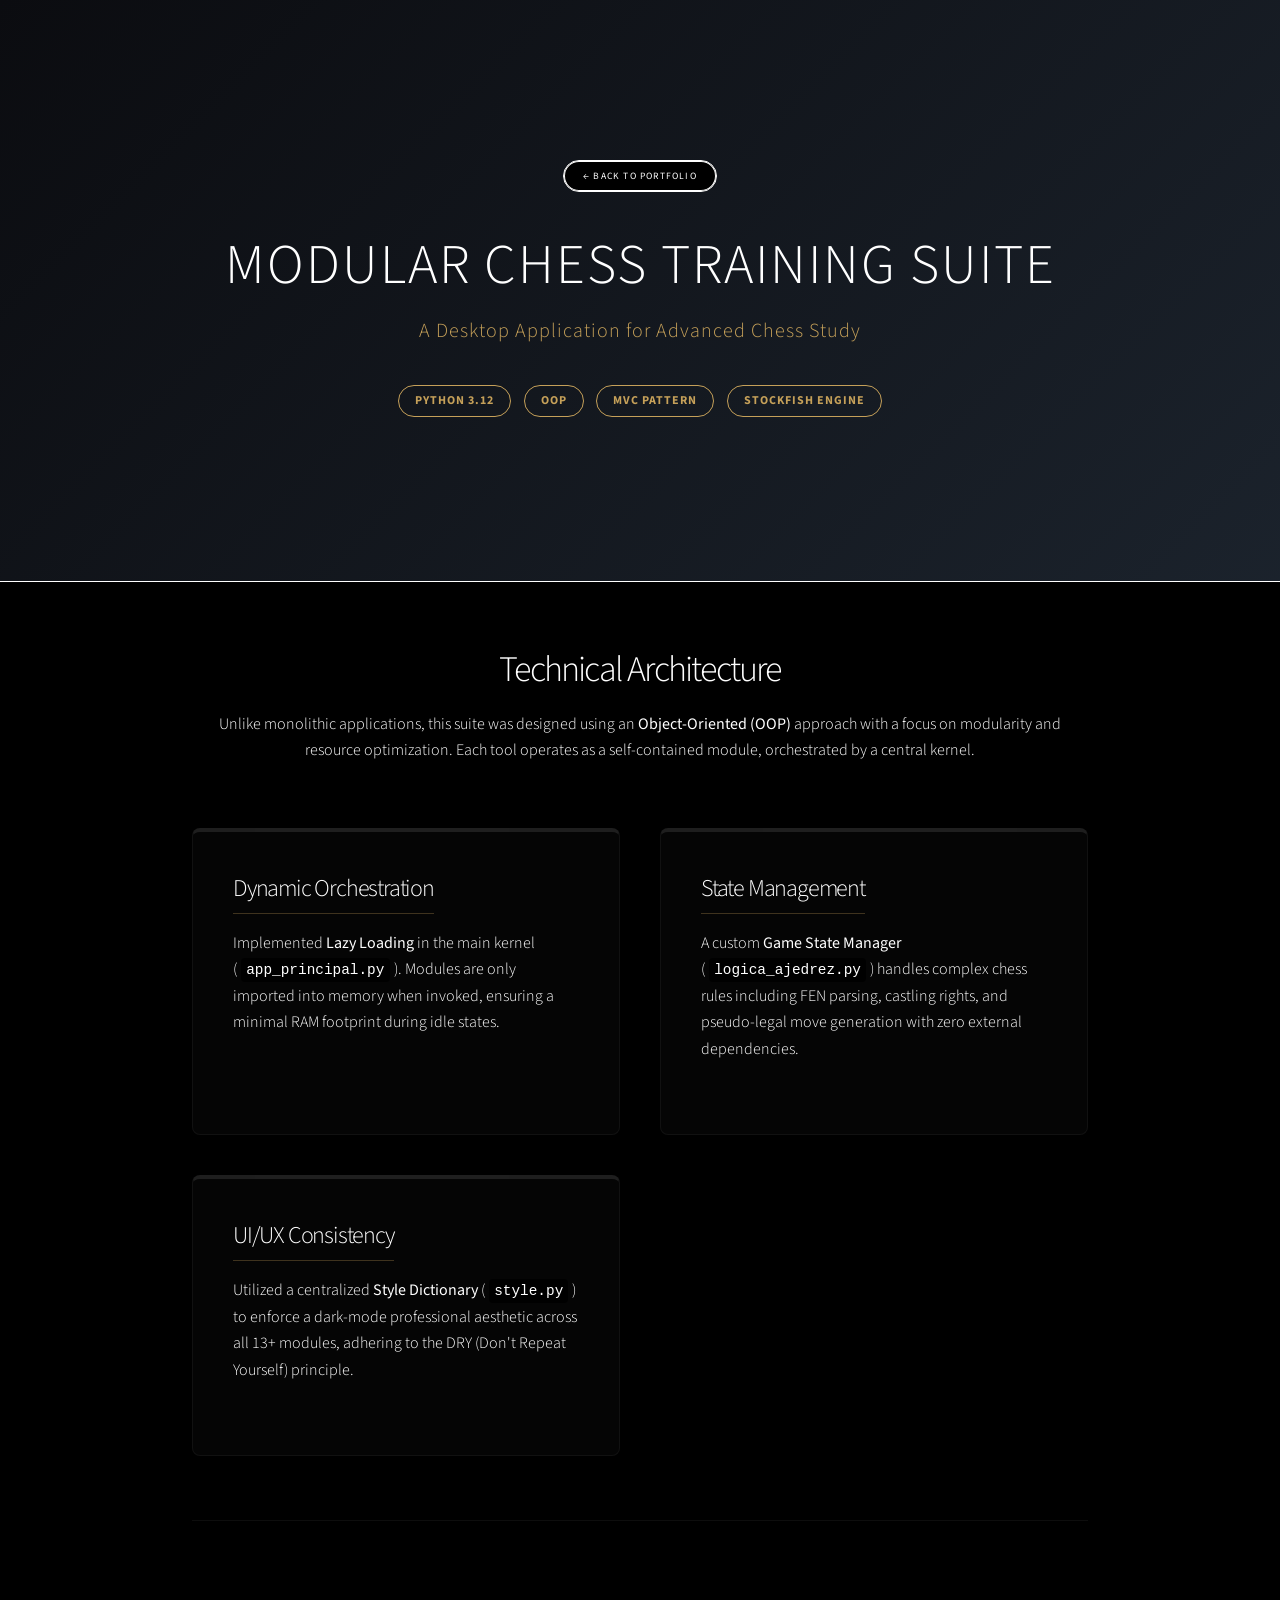
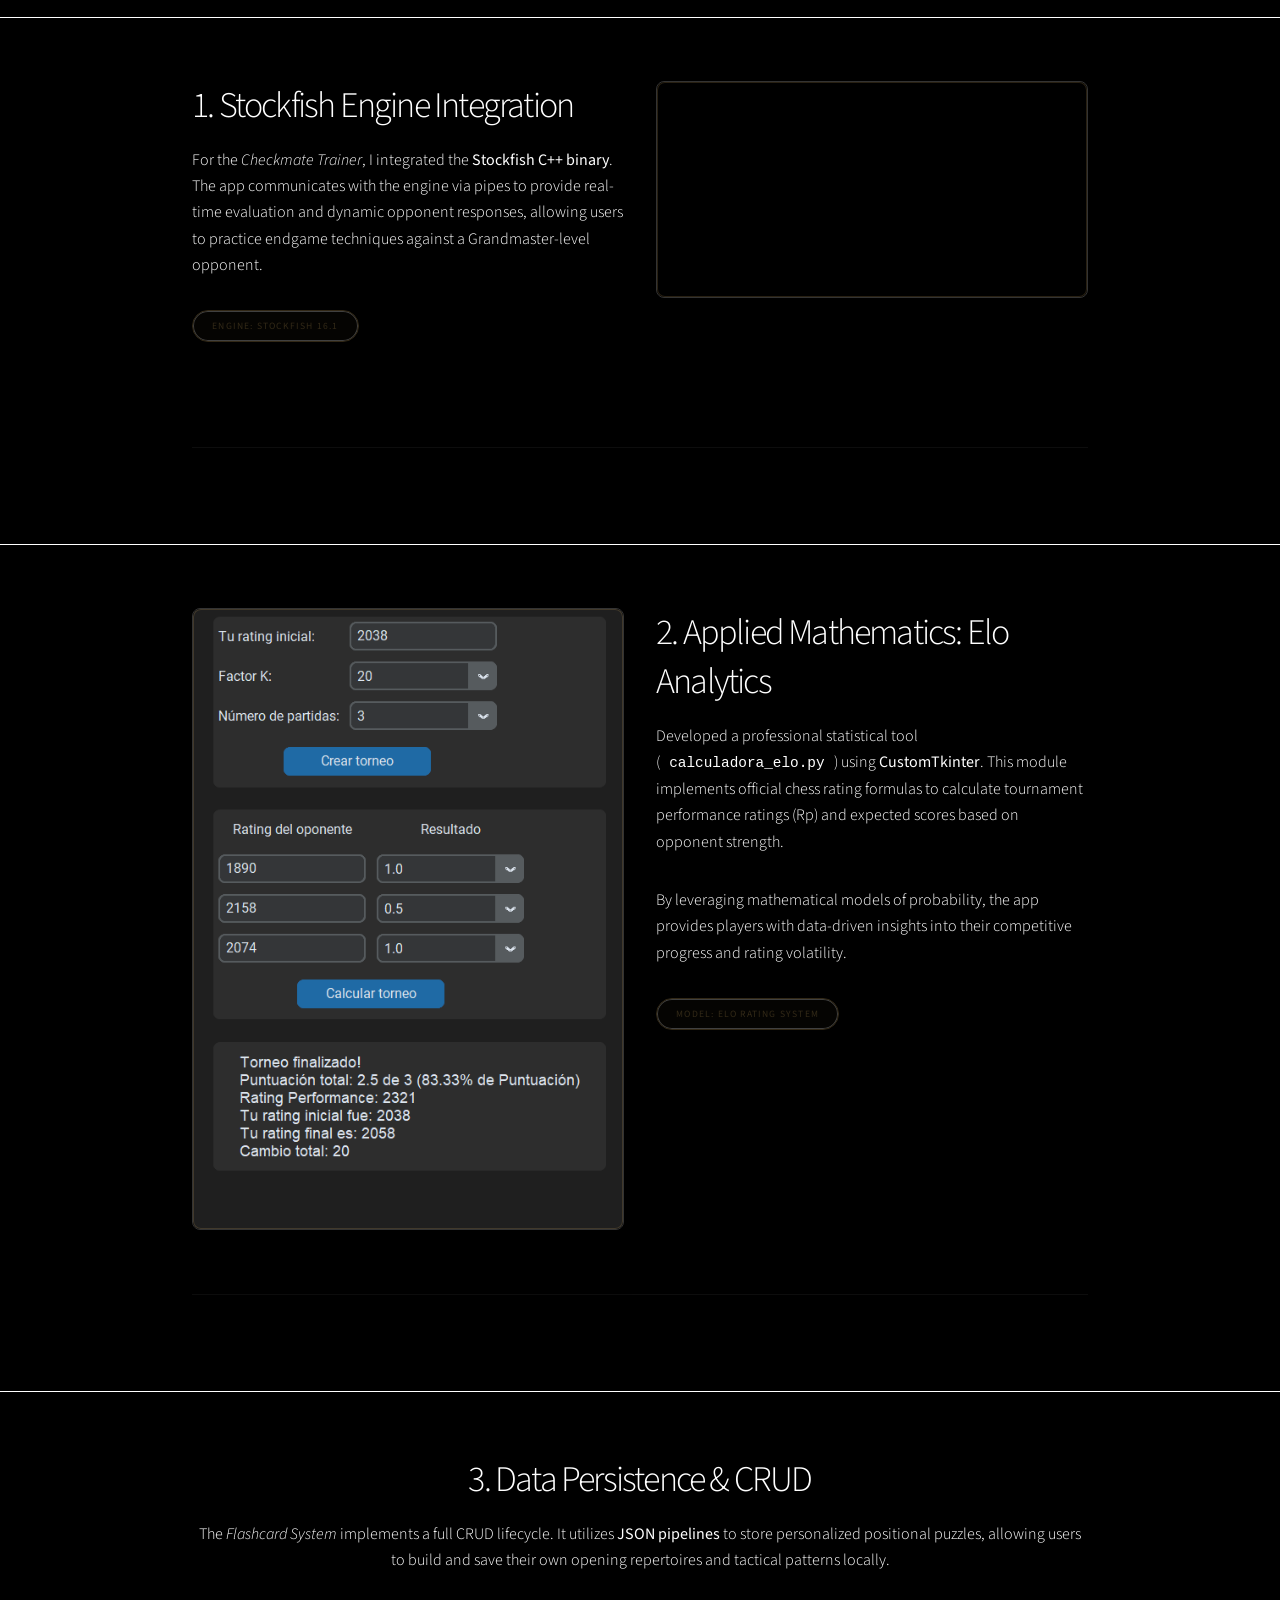
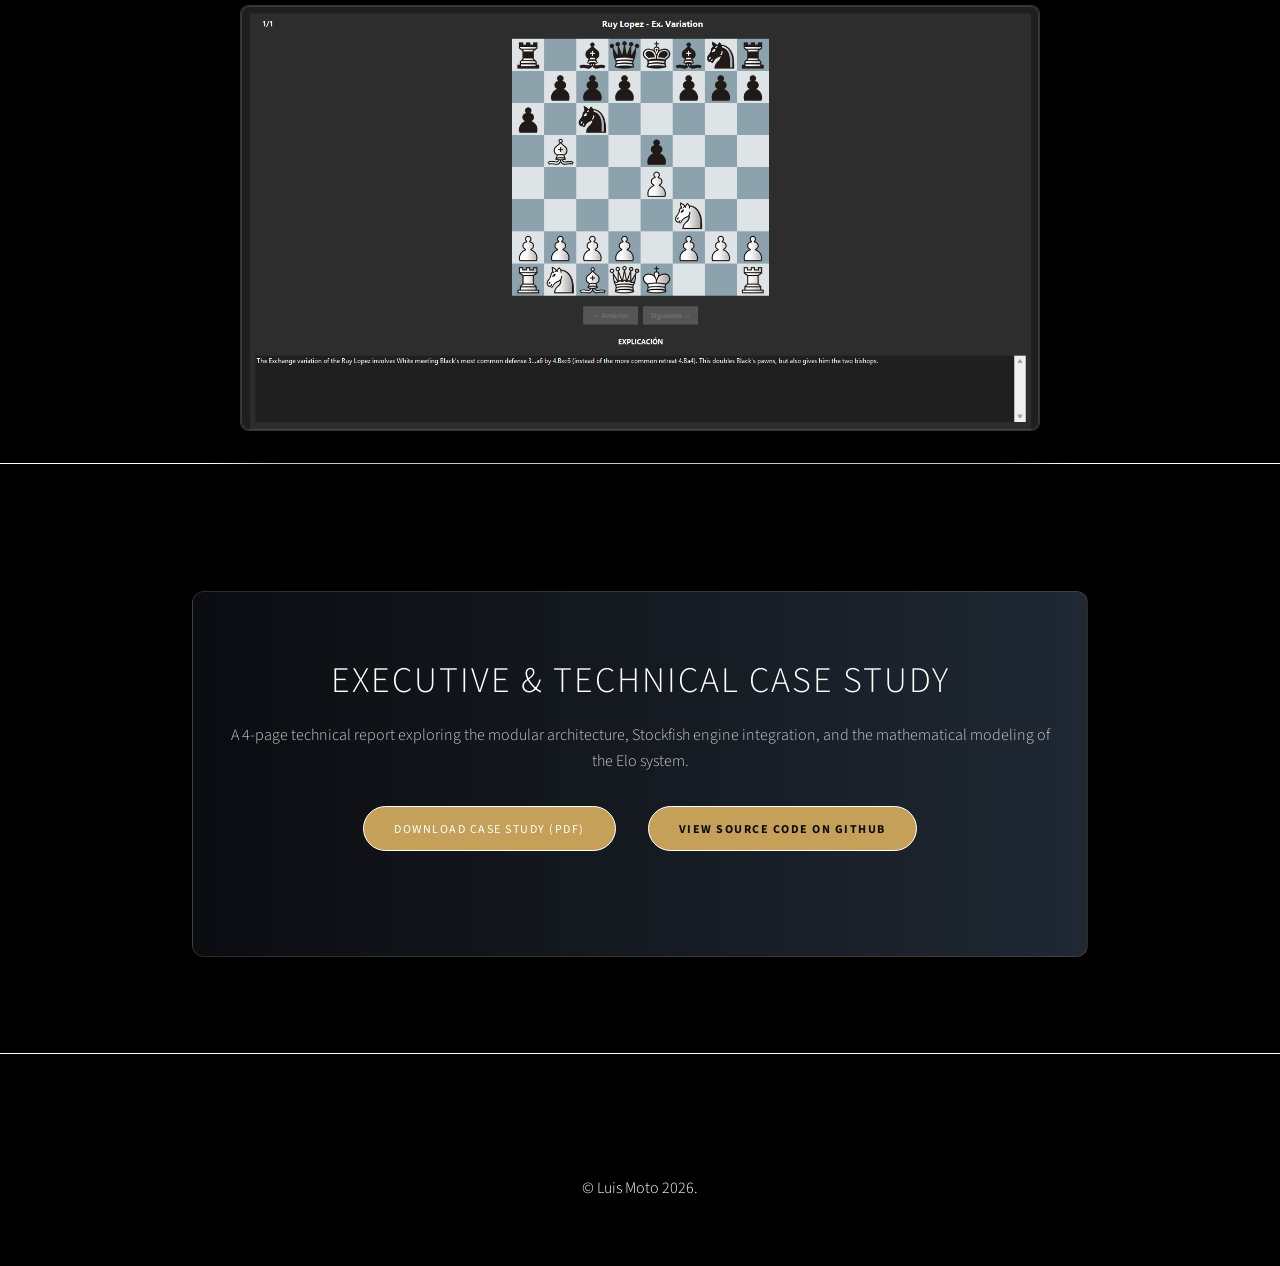
==== project-chess.html @ 37380560 "Add pdf" ====
<!DOCTYPE HTML>
<html lang="en">
<head>
    <title>Chess Training Suite - Luis Moto</title>
    <meta charset="utf-8" />
    <meta name="viewport" content="width=device-width, initial-scale=1, user-scalable=no" />
    <link rel="stylesheet" href="assets/css/main.css" />
    <noscript><link rel="stylesheet" href="assets/css/noscript.css" /></noscript>

    <link rel="icon" type="image/png" href="images/favicon.png?v=1">
    
    <style>
        /* Color Palette: Grandmaster Gold (#c5a059) & Deep Charcoal */
        
        /* Header */
        .project-header {
            padding: 10rem 0;
            text-align: center;
            position: relative;
            background-color: #0b0c10;
            background-image: url('images/gallery/fulls/02.jpg'); 
            background-size: cover;
            background-position: center;
            background-repeat: no-repeat;
        }

        .project-header::before {
            content: '';
            position: absolute;
            top: 0; left: 0; width: 100%; height: 100%;
            /* Gradient overlay for a more dramatic, premium feel */
            background: linear-gradient(135deg, rgba(11, 12, 16, 0.95) 0%, rgba(31, 40, 51, 0.8) 100%);
            z-index: 1;
        }

        .project-header .inner { position: relative; z-index: 2; }
        .project-header h1 { color: #ffffff !important; letter-spacing: 2px; text-transform: uppercase;}
        .project-header p { color: #c5a059 !important; font-weight: 300; letter-spacing: 1px;}

        /* Feature Grid */
        .feature-grid {
            display: grid;
            grid-template-columns: repeat(auto-fit, minmax(300px, 1fr));
            gap: 2.5rem;
            margin-top: 4rem;
        }

        .feature-item {
            background: rgba(255, 255, 255, 0.02);
            padding: 2.5rem;
            border-radius: 8px;
            border: 1px solid rgba(255, 255, 255, 0.05);
            border-top: 4px solid rgba(255, 255, 255, 0.1);
            transition: all 0.4s ease;
            box-shadow: 0 4px 15px rgba(0,0,0,0.2);
        }

        .feature-item:hover {
            transform: translateY(-8px);
            background: rgba(255, 255, 255, 0.04);
            border-top: 4px solid #c5a059; /* Gold accent on hover */
            box-shadow: 0 12px 30px rgba(0,0,0,0.4);
        }

        .feature-item h3 { 
            color: #fff; 
            margin-bottom: 1rem; 
            padding-bottom: 0.5rem;
            border-bottom: 1px solid rgba(197, 160, 89, 0.3); 
            display: inline-block; 
        }

        /* Tech Tags */
        .tech-tag { 
            display: inline-block; 
            background: transparent; 
            color: #c5a059; 
            padding: 0.3rem 1rem; 
            border-radius: 20px; 
            border: 1px solid #c5a059;
            font-size: 0.75rem; 
            font-weight: bold; 
            margin: 0.3rem;
            letter-spacing: 1px;
        }

        /* Media Showcases (Images/Videos) */
        .img-showcase {
            border-radius: 8px;
            overflow: hidden;
            box-shadow: 0 20px 40px rgba(0,0,0,0.8);
            border: 1px solid #333;
            background: #000;
            position: relative;
        }

        /* Subtle glowing edge for the media containers */
        .img-showcase::after {
            content: '';
            position: absolute;
            top: 0; left: 0; width: 100%; height: 100%;
            border-radius: 8px;
            box-shadow: inset 0 0 0 1px rgba(197, 160, 89, 0.2);
            pointer-events: none;
        }

        .img-showcase img, .img-showcase video { 
            width: 100%; 
            display: block; 
            transition: opacity 0.3s ease;
        }

        .img-showcase:hover img, .img-showcase:hover video {
            opacity: 0.9;
        }

        /* CTA Container for Case Study */
        .cta-container {
            background: linear-gradient(to right, #0b0c10, #1f2833);
            padding: 4rem 2rem;
            border-radius: 12px;
            margin: 4rem 0;
            text-align: center;
            border: 1px solid rgba(197, 160, 89, 0.2);
            box-shadow: 0 10px 30px rgba(0,0,0,0.5);
        }

        .cta-container h2 {
            color: #ffffff !important;
            letter-spacing: 2px;
            text-transform: uppercase;
            border-bottom: none;
            margin-bottom: 1rem;
        }

        /* Custom hr separator */
        hr { 
            border-bottom: solid 1px rgba(255, 255, 255, 0.05); 
            margin: 4rem 0; 
        }

        /* Small Button Overrides for this specific page */
        .actions .button.disabled {
            background-color: rgba(197, 160, 89, 0.1) !important;
            color: #c5a059 !important;
            border: 1px solid #c5a059 !important;
        }

        /* Primary Button Overrides */
        .button-gold {
            background-color: #c5a059 !important;
            color: #0b0c10 !important; 
            box-shadow: inset 0 0 0 1px #c5a059 !important;
            font-weight: bold;
            transition: all 0.3s ease;
        }

        .button-gold:hover {
            background-color: #d6b473 !important; 
            box-shadow: inset 0 0 0 1px #d6b473 !important;
            transform: translateY(-2px);
            color: #000000 !important;
        }
    </style>
</head>
<body class="is-preload">
    <div id="wrapper" class="divided">

        <section class="project-header">
            <div class="inner">
                <a href="index.html#projects" class="button small">← Back to Portfolio</a>
                <h1 style="margin-top: 2rem;">Modular Chess Training Suite</h1>
                <p class="major">A Desktop Application for Advanced Chess Study</p>
                <div class="tags">
                    <span class="tech-tag">PYTHON 3.12</span>
                    <span class="tech-tag">OOP</span>
                    <span class="tech-tag">MVC PATTERN</span>
                    <span class="tech-tag">STOCKFISH ENGINE</span>
                </div>
            </div>
        </section>

        <section class="wrapper style1">
            <div class="inner">
                <div class="align-center">
                    <h2>Technical Architecture</h2>
                    <p>Unlike monolithic applications, this suite was designed using an <strong>Object-Oriented (OOP)</strong> approach with a focus on modularity and resource optimization. Each tool operates as a self-contained module, orchestrated by a central kernel.</p>
                </div>

                <div class="feature-grid">
                    <div class="feature-item">
                        <h3>Dynamic Orchestration</h3>
                        <p>Implemented <strong>Lazy Loading</strong> in the main kernel (<code>app_principal.py</code>). Modules are only imported into memory when invoked, ensuring a minimal RAM footprint during idle states.</p>
                    </div>
                    <div class="feature-item">
                        <h3>State Management</h3>
                        <p>A custom <strong>Game State Manager</strong> (<code>logica_ajedrez.py</code>) handles complex chess rules including FEN parsing, castling rights, and pseudo-legal move generation with zero external dependencies.</p>
                    </div>
                    <div class="feature-item">
                        <h3>UI/UX Consistency</h3>
                        <p>Utilized a centralized <strong>Style Dictionary</strong> (<code>style.py</code>) to enforce a dark-mode professional aesthetic across all 13+ modules, adhering to the DRY (Don't Repeat Yourself) principle.</p>
                    </div>
                </div>
                <hr />
            </div>
        </section>

        <section class="wrapper style1">
            <div class="inner">
                <div class="row">
                    <div class="col-6 col-12-medium">
                        <h2>1. Stockfish Engine Integration</h2>
                        <p>For the <em>Checkmate Trainer</em>, I integrated the <strong>Stockfish C++ binary</strong>. The app communicates with the engine via pipes to provide real-time evaluation and dynamic opponent responses, allowing users to practice endgame techniques against a Grandmaster-level opponent.</p>
                        <ul class="actions">
                            <li><span class="button small disabled">Engine: Stockfish 16.1</span></li>
                        </ul>
                    </div>
                    <div class="col-6 col-12-medium">
                        <div class="img-showcase">
                            <video width="100%" height="auto" autoplay muted loop playsinline>
                                <source src="images/projects/chess_mate.mp4" type="video/mp4">
                                Your browser does not support the video tag.
                            </video>
                        </div>
                    </div>
                </div>
                <hr />
            </div>
        </section>

        <section class="wrapper style1">
            <div class="inner">
                <div class="row">
                    <div class="col-6 col-12-medium">
                        <div class="img-showcase">
                            <img src="images/projects/chess_calc.png" alt="Elo Calculator Interface" />
                        </div>
                    </div>
                    <div class="col-6 col-12-medium">
                        <h2>2. Applied Mathematics: Elo Analytics</h2>
                        <p>Developed a professional statistical tool (<code>calculadora_elo.py</code>) using <strong>CustomTkinter</strong>. This module implements official chess rating formulas to calculate tournament performance ratings (Rp) and expected scores based on opponent strength.</p>
                        <p>By leveraging mathematical models of probability, the app provides players with data-driven insights into their competitive progress and rating volatility.</p>
                        <ul class="actions">
                            <li><span class="button small disabled">Model: Elo Rating System</span></li>
                        </ul>
                    </div>
                </div>
                <hr />
            </div>
        </section>

        <section class="wrapper style1">
            <div class="inner align-center">
                <h2>3. Data Persistence & CRUD</h2>
                <p>The <em>Flashcard System</em> implements a full CRUD lifecycle. It utilizes <strong>JSON pipelines</strong> to store personalized positional puzzles, allowing users to build and save their own opening repertoires and tactical patterns locally.</p>
                
                <div class="img-showcase" style="max-width: 800px; margin: 2rem auto 0 auto;">
                    <img src="images/projects/chess_flash.png" alt="Chess Flashcard Interface" />
                </div>
            </div>
        </section>

        <section class="wrapper style1">
            <div class="inner">
                <div class="cta-container">
                    <h2>Executive & Technical Case Study</h2>
                    <p style="color: #ccc; margin-bottom: 2rem;">A 4-page technical report exploring the modular architecture, Stockfish engine integration, and the mathematical modeling of the Elo system.</p>
                    <ul class="actions" style="justify-content: center; display: flex; flex-wrap: wrap; gap: 1rem;">
                        <li>
                            <a href="assets/pdf/chess_training_suite_luis_moto.pdf" target="_blank" class="button primary big icon solid fa-download" style="background-color: #c5a059; color: #0b0c10; box-shadow: none;">
                                Download Case Study (PDF)
                            </a>
                        </li>
                        <li>
                            <a href="https://github.com/LuisMoto/chess-training-suite" target="_blank" class="button big button-gold icon brands fa-github">
                                View Source Code on GitHub
                            </a>
                        </li>
                    </ul>
                </div>
            </div>
        </section>

        <footer class="wrapper style1 align-center">
            <div class="inner">
                <ul class="icons">
                    <li><a href="https://www.linkedin.com/in/luismoto" target="_blank" class="icon brands style2 fa-linkedin-in"><span class="label">LinkedIn</span></a></li>
                    <li><a href="https://github.com/LuisMoto" target="_blank" class="icon brands style2 fa-github"><span class="label">GitHub</span></a></li>
                    <li><a href="mailto:armandomoto25.m@gmail.com" class="icon style2 fa-envelope"><span class="label">Email</span></a></li>
                </ul>
                <p>&copy; Luis Moto 2026.</p>
            </div>
        </footer>

    </div>

    <script src="assets/js/jquery.min.js"></script>
    <script src="assets/js/jquery.scrollex.min.js"></script>
    <script src="assets/js/jquery.scrolly.min.js"></script>
    <script src="assets/js/browser.min.js"></script>
    <script src="assets/js/breakpoints.min.js"></script>
    <script src="assets/js/util.js"></script>
    <script src="assets/js/main.js"></script>
</body>
</html>
---- assets/css/main.css ----
@import url(fontawesome-all.min.css);
@import url("https://fonts.googleapis.com/css?family=Source+Sans+Pro:300,300i,400,400i");

/*
	Story by HTML5 UP
	html5up.net | @ajlkn
	Free for personal and commercial use under the CCA 3.0 license (html5up.net/license)
*/

html, body, div, span, applet, object,
iframe, h1, h2, h3, h4, h5, h6, p, blockquote,
pre, a, abbr, acronym, address, big, cite,
code, del, dfn, em, img, ins, kbd, q, s, samp,
small, strike, strong, sub, sup, tt, var, b,
u, i, center, dl, dt, dd, ol, ul, li, fieldset,
form, label, legend, table, caption, tbody,
tfoot, thead, tr, th, td, article, aside,
canvas, details, embed, figure, figcaption,
footer, header, hgroup, menu, nav, output, ruby,
section, summary, time, mark, audio, video {
	margin: 0;
	padding: 0;
	border: 0;
	font-size: 100%;
	font: inherit;
	vertical-align: baseline;}

article, aside, details, figcaption, figure,
footer, header, hgroup, menu, nav, section {
	display: block;}

body {
	line-height: 1;
}

ol, ul {
	list-style: none;
}

blockquote, q {
	quotes: none;
}

	blockquote:before, blockquote:after, q:before, q:after {
		content: '';
		content: none;
	}

table {
	border-collapse: collapse;
	border-spacing: 0;
}

body {
	-webkit-text-size-adjust: none;
}

mark {
	background-color: transparent;
	color: inherit;
}

input::-moz-focus-inner {
	border: 0;
	padding: 0;
}

input, select, textarea {
	-moz-appearance: none;
	-webkit-appearance: none;
	-ms-appearance: none;
	appearance: none;
}

/* Basic */

	@-ms-viewport {
		width: device-width;
	}

	body {
		-ms-overflow-style: scrollbar;
	}

	@media screen and (max-width: 480px) {

		html, body {
			min-width: 320px;
		}

	}

	html {
		box-sizing: border-box;
	}

	*, *:before, *:after {
		box-sizing: inherit;
	}

	body {
		background: #ffffff;
	}

		body.is-preload *, body.is-preload *:before, body.is-preload *:after {
			-moz-animation: none !important;
			-webkit-animation: none !important;
			-ms-animation: none !important;
			animation: none !important;
			-moz-transition: none !important;
			-webkit-transition: none !important;
			-ms-transition: none !important;
			transition: none !important;
		}

/* Type */

	html {
		font-size: 18pt;
	}

		@media screen and (max-width: 1680px) {

			html {
				font-size: 14pt;
			}

		}

		@media screen and (max-width: 1280px) {

			html {
				font-size: 12pt;
			}

		}

		@media screen and (max-width: 736px) {

			html {
				font-size: 11pt;
			}

		}

		@media screen and (max-width: 360px) {

			html {
				font-size: 10pt;
			}

		}

	body {
		background-color: #ffffff;
		color: #000000;
	}

	body, input, select, textarea {
		font-family: "Source Sans Pro", Helvetica, sans-serif;
		font-size: 1rem;
		font-weight: 300;
		line-height: 1.65;
	}

	a {
		-moz-transition: color 0.2s ease-in-out;
		-webkit-transition: color 0.2s ease-in-out;
		-ms-transition: color 0.2s ease-in-out;
		transition: color 0.2s ease-in-out;
		text-decoration: underline;
	}

		a:hover {
			text-decoration: none;
		}

	strong, b {
		font-weight: 400;
	}

	em, i {
		font-style: italic;
	}

	p {
		margin: 0 0 2rem 0;
	}

		p.major {
			font-size: 1.25rem;
		}

	h1, h2, h3, h4, h5, h6 {
		font-weight: 300;
		line-height: 1.375;
		letter-spacing: -0.05em;
		margin: 0 0 1rem 0;
	}

		h1 a, h2 a, h3 a, h4 a, h5 a, h6 a {
			color: inherit;
			text-decoration: none;
		}

	h1 {
		font-size: 3.5rem;
		line-height: 1.2;
	}

	h2 {
		font-size: 2.25rem;
	}

	h3 {
		font-size: 1.5rem;
	}

	h4 {
		font-size: 1.1rem;
	}

	h5 {
		font-size: 0.9rem;
	}

	h6 {
		font-size: 0.7rem;
	}

	sub {
		font-size: 0.8rem;
		position: relative;
		top: 0.5rem;
	}

	sup {
		font-size: 0.8rem;
		position: relative;
		top: -0.5rem;
	}

	blockquote {
		border-left: solid 4px;
		font-style: italic;
		margin: 0 0 2rem 0;
		padding: 0.5rem 0 0.5rem 2rem;
	}

	code {
		border-radius: 4px;
		font-family: "Courier New", monospace;
		font-size: 0.9em;
		margin: 0 0.25rem;
		padding: 0.25rem 0.325rem;
	}

	pre {
		-webkit-overflow-scrolling: touch;
		font-family: "Courier New", monospace;
		font-size: 0.9em;
		margin: 0 0 2rem 0;
	}

		pre code {
			display: block;
			line-height: 1.5;
			padding: 0.75rem 1rem;
			overflow-x: auto;
		}

	hr {
		border: 0;
		border-bottom: solid 1px;
		margin: 2.5rem 0;
	}

		hr.major {
			margin: 3.5rem 0;
		}

	.align-left {
		text-align: left;
	}

	.align-center {
		text-align: center;
	}

	.align-right {
		text-align: right;
	}

	@media screen and (max-width: 736px) {

		p.major {
			font-size: 1.1rem;
		}

		h1 {
			font-size: 2.5rem;
		}

		h2 {
			font-size: 2rem;
		}

		h3 {
			font-size: 1.25rem;
		}

		h4 {
			font-size: 1rem;
		}

	}

	input, select, textarea {
		color: #ffffff;
	}

	a {
		color: #ffffff;
	}

		a:hover {
			color: #ffffff;
		}

	strong, b {
		color: #ffffff;
	}

	h1, h2, h3, h4, h5, h6 {
		color: #ffffff;
	}

	blockquote {
		border-left-color: rgb(0, 0, 0);
	}

	code {
		background: rgb(0, 0, 0);
		border-color: rgb(0, 0, 0);
	}

	hr {
		border-bottom-color: rgb(255, 255, 255);
	}

/* Row */

	.row {
		display: flex;
		flex-wrap: wrap;
		box-sizing: border-box;
		align-items: stretch;
	}

		.row > * {
			box-sizing: border-box;
		}

		.row.gtr-uniform > * > :last-child {
			margin-bottom: 0;
		}

		.row.aln-left {
			justify-content: flex-start;
		}

		.row.aln-center {
			justify-content: center;
		}

		.row.aln-right {
			justify-content: flex-end;
		}

		.row.aln-top {
			align-items: flex-start;
		}

		.row.aln-middle {
			align-items: center;
		}

		.row.aln-bottom {
			align-items: flex-end;
		}

		.row > .imp {
			order: -1;
		}

		.row > .col-1 {
			width: 8.33333%;
		}

		.row > .off-1 {
			margin-left: 8.33333%;
		}

		.row > .col-2 {
			width: 16.66667%;
		}

		.row > .off-2 {
			margin-left: 16.66667%;
		}

		.row > .col-3 {
			width: 25%;
		}

		.row > .off-3 {
			margin-left: 25%;
		}

		.row > .col-4 {
			width: 33.33333%;
		}

		.row > .off-4 {
			margin-left: 33.33333%;
		}

		.row > .col-5 {
			width: 41.66667%;
		}

		.row > .off-5 {
			margin-left: 41.66667%;
		}

		.row > .col-6 {
			width: 50%;
		}

		.row > .off-6 {
			margin-left: 50%;
		}

		.row > .col-7 {
			width: 58.33333%;
		}

		.row > .off-7 {
			margin-left: 58.33333%;
		}

		.row > .col-8 {
			width: 66.66667%;
		}

		.row > .off-8 {
			margin-left: 66.66667%;
		}

		.row > .col-9 {
			width: 75%;
		}

		.row > .off-9 {
			margin-left: 75%;
		}

		.row > .col-10 {
			width: 83.33333%;
		}

		.row > .off-10 {
			margin-left: 83.33333%;
		}

		.row > .col-11 {
			width: 91.66667%;
		}

		.row > .off-11 {
			margin-left: 91.66667%;
		}

		.row > .col-12 {
			width: 100%;
		}

		.row > .off-12 {
			margin-left: 100%;
		}

		.row.gtr-0 {
			margin-top: 0;
			margin-left: 0rem;
		}

			.row.gtr-0 > * {
				padding: 0 0 0 0rem;
			}

			.row.gtr-0.gtr-uniform {
				margin-top: 0rem;
			}

				.row.gtr-0.gtr-uniform > * {
					padding-top: 0rem;
				}

		.row.gtr-25 {
			margin-top: 0;
			margin-left: -0.5rem;
		}

			.row.gtr-25 > * {
				padding: 0 0 0 0.5rem;
			}

			.row.gtr-25.gtr-uniform {
				margin-top: -0.5rem;
			}

				.row.gtr-25.gtr-uniform > * {
					padding-top: 0.5rem;
				}

		.row.gtr-50 {
			margin-top: 0;
			margin-left: -1rem;
		}

			.row.gtr-50 > * {
				padding: 0 0 0 1rem;
			}

			.row.gtr-50.gtr-uniform {
				margin-top: -1rem;
			}

				.row.gtr-50.gtr-uniform > * {
					padding-top: 1rem;
				}

		.row {
			margin-top: 0;
			margin-left: -2rem;
		}

			.row > * {
				padding: 0 0 0 2rem;
			}

			.row.gtr-uniform {
				margin-top: -2rem;
			}

				.row.gtr-uniform > * {
					padding-top: 2rem;
				}

		.row.gtr-150 {
			margin-top: 0;
			margin-left: -3rem;
		}

			.row.gtr-150 > * {
				padding: 0 0 0 3rem;
			}

			.row.gtr-150.gtr-uniform {
				margin-top: -3rem;
			}

				.row.gtr-150.gtr-uniform > * {
					padding-top: 3rem;
				}

		.row.gtr-200 {
			margin-top: 0;
			margin-left: -4rem;
		}

			.row.gtr-200 > * {
				padding: 0 0 0 4rem;
			}

			.row.gtr-200.gtr-uniform {
				margin-top: -4rem;
			}

				.row.gtr-200.gtr-uniform > * {
					padding-top: 4rem;
				}

		@media screen and (max-width: 1680px) {

			.row {
				display: flex;
				flex-wrap: wrap;
				box-sizing: border-box;
				align-items: stretch;
			}

				.row > * {
					box-sizing: border-box;
				}

				.row.gtr-uniform > * > :last-child {
					margin-bottom: 0;
				}

				.row.aln-left {
					justify-content: flex-start;
				}

				.row.aln-center {
					justify-content: center;
				}

				.row.aln-right {
					justify-content: flex-end;
				}

				.row.aln-top {
					align-items: flex-start;
				}

				.row.aln-middle {
					align-items: center;
				}

				.row.aln-bottom {
					align-items: flex-end;
				}

				.row > .imp-xlarge {
					order: -1;
				}

				.row > .col-1-xlarge {
					width: 8.33333%;
				}

				.row > .off-1-xlarge {
					margin-left: 8.33333%;
				}

				.row > .col-2-xlarge {
					width: 16.66667%;
				}

				.row > .off-2-xlarge {
					margin-left: 16.66667%;
				}

				.row > .col-3-xlarge {
					width: 25%;
				}

				.row > .off-3-xlarge {
					margin-left: 25%;
				}

				.row > .col-4-xlarge {
					width: 33.33333%;
				}

				.row > .off-4-xlarge {
					margin-left: 33.33333%;
				}

				.row > .col-5-xlarge {
					width: 41.66667%;
				}

				.row > .off-5-xlarge {
					margin-left: 41.66667%;
				}

				.row > .col-6-xlarge {
					width: 50%;
				}

				.row > .off-6-xlarge {
					margin-left: 50%;
				}

				.row > .col-7-xlarge {
					width: 58.33333%;
				}

				.row > .off-7-xlarge {
					margin-left: 58.33333%;
				}

				.row > .col-8-xlarge {
					width: 66.66667%;
				}

				.row > .off-8-xlarge {
					margin-left: 66.66667%;
				}

				.row > .col-9-xlarge {
					width: 75%;
				}

				.row > .off-9-xlarge {
					margin-left: 75%;
				}

				.row > .col-10-xlarge {
					width: 83.33333%;
				}

				.row > .off-10-xlarge {
					margin-left: 83.33333%;
				}

				.row > .col-11-xlarge {
					width: 91.66667%;
				}

				.row > .off-11-xlarge {
					margin-left: 91.66667%;
				}

				.row > .col-12-xlarge {
					width: 100%;
				}

				.row > .off-12-xlarge {
					margin-left: 100%;
				}

				.row.gtr-0 {
					margin-top: 0;
					margin-left: 0rem;
				}

					.row.gtr-0 > * {
						padding: 0 0 0 0rem;
					}

					.row.gtr-0.gtr-uniform {
						margin-top: 0rem;
					}

						.row.gtr-0.gtr-uniform > * {
							padding-top: 0rem;
						}

				.row.gtr-25 {
					margin-top: 0;
					margin-left: -0.5rem;
				}

					.row.gtr-25 > * {
						padding: 0 0 0 0.5rem;
					}

					.row.gtr-25.gtr-uniform {
						margin-top: -0.5rem;
					}

						.row.gtr-25.gtr-uniform > * {
							padding-top: 0.5rem;
						}

				.row.gtr-50 {
					margin-top: 0;
					margin-left: -1rem;
				}

					.row.gtr-50 > * {
						padding: 0 0 0 1rem;
					}

					.row.gtr-50.gtr-uniform {
						margin-top: -1rem;
					}

						.row.gtr-50.gtr-uniform > * {
							padding-top: 1rem;
						}

				.row {
					margin-top: 0;
					margin-left: -2rem;
				}

					.row > * {
						padding: 0 0 0 2rem;
					}

					.row.gtr-uniform {
						margin-top: -2rem;
					}

						.row.gtr-uniform > * {
							padding-top: 2rem;
						}

				.row.gtr-150 {
					margin-top: 0;
					margin-left: -3rem;
				}

					.row.gtr-150 > * {
						padding: 0 0 0 3rem;
					}

					.row.gtr-150.gtr-uniform {
						margin-top: -3rem;
					}

						.row.gtr-150.gtr-uniform > * {
							padding-top: 3rem;
						}

				.row.gtr-200 {
					margin-top: 0;
					margin-left: -4rem;
				}

					.row.gtr-200 > * {
						padding: 0 0 0 4rem;
					}

					.row.gtr-200.gtr-uniform {
						margin-top: -4rem;
					}

						.row.gtr-200.gtr-uniform > * {
							padding-top: 4rem;
						}

		}

		@media screen and (max-width: 1280px) {

			.row {
				display: flex;
				flex-wrap: wrap;
				box-sizing: border-box;
				align-items: stretch;
			}

				.row > * {
					box-sizing: border-box;
				}

				.row.gtr-uniform > * > :last-child {
					margin-bottom: 0;
				}

				.row.aln-left {
					justify-content: flex-start;
				}

				.row.aln-center {
					justify-content: center;
				}

				.row.aln-right {
					justify-content: flex-end;
				}

				.row.aln-top {
					align-items: flex-start;
				}

				.row.aln-middle {
					align-items: center;
				}

				.row.aln-bottom {
					align-items: flex-end;
				}

				.row > .imp-large {
					order: -1;
				}

				.row > .col-1-large {
					width: 8.33333%;
				}

				.row > .off-1-large {
					margin-left: 8.33333%;
				}

				.row > .col-2-large {
					width: 16.66667%;
				}

				.row > .off-2-large {
					margin-left: 16.66667%;
				}

				.row > .col-3-large {
					width: 25%;
				}

				.row > .off-3-large {
					margin-left: 25%;
				}

				.row > .col-4-large {
					width: 33.33333%;
				}

				.row > .off-4-large {
					margin-left: 33.33333%;
				}

				.row > .col-5-large {
					width: 41.66667%;
				}

				.row > .off-5-large {
					margin-left: 41.66667%;
				}

				.row > .col-6-large {
					width: 50%;
				}

				.row > .off-6-large {
					margin-left: 50%;
				}

				.row > .col-7-large {
					width: 58.33333%;
				}

				.row > .off-7-large {
					margin-left: 58.33333%;
				}

				.row > .col-8-large {
					width: 66.66667%;
				}

				.row > .off-8-large {
					margin-left: 66.66667%;
				}

				.row > .col-9-large {
					width: 75%;
				}

				.row > .off-9-large {
					margin-left: 75%;
				}

				.row > .col-10-large {
					width: 83.33333%;
				}

				.row > .off-10-large {
					margin-left: 83.33333%;
				}

				.row > .col-11-large {
					width: 91.66667%;
				}

				.row > .off-11-large {
					margin-left: 91.66667%;
				}

				.row > .col-12-large {
					width: 100%;
				}

				.row > .off-12-large {
					margin-left: 100%;
				}

				.row.gtr-0 {
					margin-top: 0;
					margin-left: 0rem;
				}

					.row.gtr-0 > * {
						padding: 0 0 0 0rem;
					}

					.row.gtr-0.gtr-uniform {
						margin-top: 0rem;
					}

						.row.gtr-0.gtr-uniform > * {
							padding-top: 0rem;
						}

				.row.gtr-25 {
					margin-top: 0;
					margin-left: -0.5rem;
				}

					.row.gtr-25 > * {
						padding: 0 0 0 0.5rem;
					}

					.row.gtr-25.gtr-uniform {
						margin-top: -0.5rem;
					}

						.row.gtr-25.gtr-uniform > * {
							padding-top: 0.5rem;
						}

				.row.gtr-50 {
					margin-top: 0;
					margin-left: -1rem;
				}

					.row.gtr-50 > * {
						padding: 0 0 0 1rem;
					}

					.row.gtr-50.gtr-uniform {
						margin-top: -1rem;
					}

						.row.gtr-50.gtr-uniform > * {
							padding-top: 1rem;
						}

				.row {
					margin-top: 0;
					margin-left: -2rem;
				}

					.row > * {
						padding: 0 0 0 2rem;
					}

					.row.gtr-uniform {
						margin-top: -2rem;
					}

						.row.gtr-uniform > * {
							padding-top: 2rem;
						}

				.row.gtr-150 {
					margin-top: 0;
					margin-left: -3rem;
				}

					.row.gtr-150 > * {
						padding: 0 0 0 3rem;
					}

					.row.gtr-150.gtr-uniform {
						margin-top: -3rem;
					}

						.row.gtr-150.gtr-uniform > * {
							padding-top: 3rem;
						}

				.row.gtr-200 {
					margin-top: 0;
					margin-left: -4rem;
				}

					.row.gtr-200 > * {
						padding: 0 0 0 4rem;
					}

					.row.gtr-200.gtr-uniform {
						margin-top: -4rem;
					}

						.row.gtr-200.gtr-uniform > * {
							padding-top: 4rem;
						}

		}

		@media screen and (max-width: 980px) {

			.row {
				display: flex;
				flex-wrap: wrap;
				box-sizing: border-box;
				align-items: stretch;
			}

				.row > * {
					box-sizing: border-box;
				}

				.row.gtr-uniform > * > :last-child {
					margin-bottom: 0;
				}

				.row.aln-left {
					justify-content: flex-start;
				}

				.row.aln-center {
					justify-content: center;
				}

				.row.aln-right {
					justify-content: flex-end;
				}

				.row.aln-top {
					align-items: flex-start;
				}

				.row.aln-middle {
					align-items: center;
				}

				.row.aln-bottom {
					align-items: flex-end;
				}

				.row > .imp-medium {
					order: -1;
				}

				.row > .col-1-medium {
					width: 8.33333%;
				}

				.row > .off-1-medium {
					margin-left: 8.33333%;
				}

				.row > .col-2-medium {
					width: 16.66667%;
				}

				.row > .off-2-medium {
					margin-left: 16.66667%;
				}

				.row > .col-3-medium {
					width: 25%;
				}

				.row > .off-3-medium {
					margin-left: 25%;
				}

				.row > .col-4-medium {
					width: 33.33333%;
				}

				.row > .off-4-medium {
					margin-left: 33.33333%;
				}

				.row > .col-5-medium {
					width: 41.66667%;
				}

				.row > .off-5-medium {
					margin-left: 41.66667%;
				}

				.row > .col-6-medium {
					width: 50%;
				}

				.row > .off-6-medium {
					margin-left: 50%;
				}

				.row > .col-7-medium {
					width: 58.33333%;
				}

				.row > .off-7-medium {
					margin-left: 58.33333%;
				}

				.row > .col-8-medium {
					width: 66.66667%;
				}

				.row > .off-8-medium {
					margin-left: 66.66667%;
				}

				.row > .col-9-medium {
					width: 75%;
				}

				.row > .off-9-medium {
					margin-left: 75%;
				}

				.row > .col-10-medium {
					width: 83.33333%;
				}

				.row > .off-10-medium {
					margin-left: 83.33333%;
				}

				.row > .col-11-medium {
					width: 91.66667%;
				}

				.row > .off-11-medium {
					margin-left: 91.66667%;
				}

				.row > .col-12-medium {
					width: 100%;
				}

				.row > .off-12-medium {
					margin-left: 100%;
				}

				.row.gtr-0 {
					margin-top: 0;
					margin-left: 0rem;
				}

					.row.gtr-0 > * {
						padding: 0 0 0 0rem;
					}

					.row.gtr-0.gtr-uniform {
						margin-top: 0rem;
					}

						.row.gtr-0.gtr-uniform > * {
							padding-top: 0rem;
						}

				.row.gtr-25 {
					margin-top: 0;
					margin-left: -0.5rem;
				}

					.row.gtr-25 > * {
						padding: 0 0 0 0.5rem;
					}

					.row.gtr-25.gtr-uniform {
						margin-top: -0.5rem;
					}

						.row.gtr-25.gtr-uniform > * {
							padding-top: 0.5rem;
						}

				.row.gtr-50 {
					margin-top: 0;
					margin-left: -1rem;
				}

					.row.gtr-50 > * {
						padding: 0 0 0 1rem;
					}

					.row.gtr-50.gtr-uniform {
						margin-top: -1rem;
					}

						.row.gtr-50.gtr-uniform > * {
							padding-top: 1rem;
						}

				.row {
					margin-top: 0;
					margin-left: -2rem;
				}

					.row > * {
						padding: 0 0 0 2rem;
					}

					.row.gtr-uniform {
						margin-top: -2rem;
					}

						.row.gtr-uniform > * {
							padding-top: 2rem;
						}

				.row.gtr-150 {
					margin-top: 0;
					margin-left: -3rem;
				}

					.row.gtr-150 > * {
						padding: 0 0 0 3rem;
					}

					.row.gtr-150.gtr-uniform {
						margin-top: -3rem;
					}

						.row.gtr-150.gtr-uniform > * {
							padding-top: 3rem;
						}

				.row.gtr-200 {
					margin-top: 0;
					margin-left: -4rem;
				}

					.row.gtr-200 > * {
						padding: 0 0 0 4rem;
					}

					.row.gtr-200.gtr-uniform {
						margin-top: -4rem;
					}

						.row.gtr-200.gtr-uniform > * {
							padding-top: 4rem;
						}

		}

		@media screen and (max-width: 736px) {

			.row {
				display: flex;
				flex-wrap: wrap;
				box-sizing: border-box;
				align-items: stretch;
			}

				.row > * {
					box-sizing: border-box;
				}

				.row.gtr-uniform > * > :last-child {
					margin-bottom: 0;
				}

				.row.aln-left {
					justify-content: flex-start;
				}

				.row.aln-center {
					justify-content: center;
				}

				.row.aln-right {
					justify-content: flex-end;
				}

				.row.aln-top {
					align-items: flex-start;
				}

				.row.aln-middle {
					align-items: center;
				}

				.row.aln-bottom {
					align-items: flex-end;
				}

				.row > .imp-small {
					order: -1;
				}

				.row > .col-1-small {
					width: 8.33333%;
				}

				.row > .off-1-small {
					margin-left: 8.33333%;
				}

				.row > .col-2-small {
					width: 16.66667%;
				}

				.row > .off-2-small {
					margin-left: 16.66667%;
				}

				.row > .col-3-small {
					width: 25%;
				}

				.row > .off-3-small {
					margin-left: 25%;
				}

				.row > .col-4-small {
					width: 33.33333%;
				}

				.row > .off-4-small {
					margin-left: 33.33333%;
				}

				.row > .col-5-small {
					width: 41.66667%;
				}

				.row > .off-5-small {
					margin-left: 41.66667%;
				}

				.row > .col-6-small {
					width: 50%;
				}

				.row > .off-6-small {
					margin-left: 50%;
				}

				.row > .col-7-small {
					width: 58.33333%;
				}

				.row > .off-7-small {
					margin-left: 58.33333%;
				}

				.row > .col-8-small {
					width: 66.66667%;
				}

				.row > .off-8-small {
					margin-left: 66.66667%;
				}

				.row > .col-9-small {
					width: 75%;
				}

				.row > .off-9-small {
					margin-left: 75%;
				}

				.row > .col-10-small {
					width: 83.33333%;
				}

				.row > .off-10-small {
					margin-left: 83.33333%;
				}

				.row > .col-11-small {
					width: 91.66667%;
				}

				.row > .off-11-small {
					margin-left: 91.66667%;
				}

				.row > .col-12-small {
					width: 100%;
				}

				.row > .off-12-small {
					margin-left: 100%;
				}

				.row.gtr-0 {
					margin-top: 0;
					margin-left: 0rem;
				}

					.row.gtr-0 > * {
						padding: 0 0 0 0rem;
					}

					.row.gtr-0.gtr-uniform {
						margin-top: 0rem;
					}

						.row.gtr-0.gtr-uniform > * {
							padding-top: 0rem;
						}

				.row.gtr-25 {
					margin-top: 0;
					margin-left: -0.5rem;
				}

					.row.gtr-25 > * {
						padding: 0 0 0 0.5rem;
					}

					.row.gtr-25.gtr-uniform {
						margin-top: -0.5rem;
					}

						.row.gtr-25.gtr-uniform > * {
							padding-top: 0.5rem;
						}

				.row.gtr-50 {
					margin-top: 0;
					margin-left: -1rem;
				}

					.row.gtr-50 > * {
						padding: 0 0 0 1rem;
					}

					.row.gtr-50.gtr-uniform {
						margin-top: -1rem;
					}

						.row.gtr-50.gtr-uniform > * {
							padding-top: 1rem;
						}

				.row {
					margin-top: 0;
					margin-left: -2rem;
				}

					.row > * {
						padding: 0 0 0 2rem;
					}

					.row.gtr-uniform {
						margin-top: -2rem;
					}

						.row.gtr-uniform > * {
							padding-top: 2rem;
						}

				.row.gtr-150 {
					margin-top: 0;
					margin-left: -3rem;
				}

					.row.gtr-150 > * {
						padding: 0 0 0 3rem;
					}

					.row.gtr-150.gtr-uniform {
						margin-top: -3rem;
					}

						.row.gtr-150.gtr-uniform > * {
							padding-top: 3rem;
						}

				.row.gtr-200 {
					margin-top: 0;
					margin-left: -4rem;
				}

					.row.gtr-200 > * {
						padding: 0 0 0 4rem;
					}

					.row.gtr-200.gtr-uniform {
						margin-top: -4rem;
					}

						.row.gtr-200.gtr-uniform > * {
							padding-top: 4rem;
						}

		}

		@media screen and (max-width: 480px) {

			.row {
				display: flex;
				flex-wrap: wrap;
				box-sizing: border-box;
				align-items: stretch;
			}

				.row > * {
					box-sizing: border-box;
				}

				.row.gtr-uniform > * > :last-child {
					margin-bottom: 0;
				}

				.row.aln-left {
					justify-content: flex-start;
				}

				.row.aln-center {
					justify-content: center;
				}

				.row.aln-right {
					justify-content: flex-end;
				}

				.row.aln-top {
					align-items: flex-start;
				}

				.row.aln-middle {
					align-items: center;
				}

				.row.aln-bottom {
					align-items: flex-end;
				}

				.row > .imp-xsmall {
					order: -1;
				}

				.row > .col-1-xsmall {
					width: 8.33333%;
				}

				.row > .off-1-xsmall {
					margin-left: 8.33333%;
				}

				.row > .col-2-xsmall {
					width: 16.66667%;
				}

				.row > .off-2-xsmall {
					margin-left: 16.66667%;
				}

				.row > .col-3-xsmall {
					width: 25%;
				}

				.row > .off-3-xsmall {
					margin-left: 25%;
				}

				.row > .col-4-xsmall {
					width: 33.33333%;
				}

				.row > .off-4-xsmall {
					margin-left: 33.33333%;
				}

				.row > .col-5-xsmall {
					width: 41.66667%;
				}

				.row > .off-5-xsmall {
					margin-left: 41.66667%;
				}

				.row > .col-6-xsmall {
					width: 50%;
				}

				.row > .off-6-xsmall {
					margin-left: 50%;
				}

				.row > .col-7-xsmall {
					width: 58.33333%;
				}

				.row > .off-7-xsmall {
					margin-left: 58.33333%;
				}

				.row > .col-8-xsmall {
					width: 66.66667%;
				}

				.row > .off-8-xsmall {
					margin-left: 66.66667%;
				}

				.row > .col-9-xsmall {
					width: 75%;
				}

				.row > .off-9-xsmall {
					margin-left: 75%;
				}

				.row > .col-10-xsmall {
					width: 83.33333%;
				}

				.row > .off-10-xsmall {
					margin-left: 83.33333%;
				}

				.row > .col-11-xsmall {
					width: 91.66667%;
				}

				.row > .off-11-xsmall {
					margin-left: 91.66667%;
				}

				.row > .col-12-xsmall {
					width: 100%;
				}

				.row > .off-12-xsmall {
					margin-left: 100%;
				}

				.row.gtr-0 {
					margin-top: 0;
					margin-left: 0rem;
				}

					.row.gtr-0 > * {
						padding: 0 0 0 0rem;
					}

					.row.gtr-0.gtr-uniform {
						margin-top: 0rem;
					}

						.row.gtr-0.gtr-uniform > * {
							padding-top: 0rem;
						}

				.row.gtr-25 {
					margin-top: 0;
					margin-left: -0.5rem;
				}

					.row.gtr-25 > * {
						padding: 0 0 0 0.5rem;
					}

					.row.gtr-25.gtr-uniform {
						margin-top: -0.5rem;
					}

						.row.gtr-25.gtr-uniform > * {
							padding-top: 0.5rem;
						}

				.row.gtr-50 {
					margin-top: 0;
					margin-left: -1rem;
				}

					.row.gtr-50 > * {
						padding: 0 0 0 1rem;
					}

					.row.gtr-50.gtr-uniform {
						margin-top: -1rem;
					}

						.row.gtr-50.gtr-uniform > * {
							padding-top: 1rem;
						}

				.row {
					margin-top: 0;
					margin-left: -2rem;
				}

					.row > * {
						padding: 0 0 0 2rem;
					}

					.row.gtr-uniform {
						margin-top: -2rem;
					}

						.row.gtr-uniform > * {
							padding-top: 2rem;
						}

				.row.gtr-150 {
					margin-top: 0;
					margin-left: -3rem;
				}

					.row.gtr-150 > * {
						padding: 0 0 0 3rem;
					}

					.row.gtr-150.gtr-uniform {
						margin-top: -3rem;
					}

						.row.gtr-150.gtr-uniform > * {
							padding-top: 3rem;
						}

				.row.gtr-200 {
					margin-top: 0;
					margin-left: -4rem;
				}

					.row.gtr-200 > * {
						padding: 0 0 0 4rem;
					}

					.row.gtr-200.gtr-uniform {
						margin-top: -4rem;
					}

						.row.gtr-200.gtr-uniform > * {
							padding-top: 4rem;
						}

		}

		@media screen and (max-width: 360px) {

			.row {
				display: flex;
				flex-wrap: wrap;
				box-sizing: border-box;
				align-items: stretch;
			}

				.row > * {
					box-sizing: border-box;
				}

				.row.gtr-uniform > * > :last-child {
					margin-bottom: 0;
				}

				.row.aln-left {
					justify-content: flex-start;
				}

				.row.aln-center {
					justify-content: center;
				}

				.row.aln-right {
					justify-content: flex-end;
				}

				.row.aln-top {
					align-items: flex-start;
				}

				.row.aln-middle {
					align-items: center;
				}

				.row.aln-bottom {
					align-items: flex-end;
				}

				.row > .imp-xxsmall {
					order: -1;
				}

				.row > .col-1-xxsmall {
					width: 8.33333%;
				}

				.row > .off-1-xxsmall {
					margin-left: 8.33333%;
				}

				.row > .col-2-xxsmall {
					width: 16.66667%;
				}

				.row > .off-2-xxsmall {
					margin-left: 16.66667%;
				}

				.row > .col-3-xxsmall {
					width: 25%;
				}

				.row > .off-3-xxsmall {
					margin-left: 25%;
				}

				.row > .col-4-xxsmall {
					width: 33.33333%;
				}

				.row > .off-4-xxsmall {
					margin-left: 33.33333%;
				}

				.row > .col-5-xxsmall {
					width: 41.66667%;
				}

				.row > .off-5-xxsmall {
					margin-left: 41.66667%;
				}

				.row > .col-6-xxsmall {
					width: 50%;
				}

				.row > .off-6-xxsmall {
					margin-left: 50%;
				}

				.row > .col-7-xxsmall {
					width: 58.33333%;
				}

				.row > .off-7-xxsmall {
					margin-left: 58.33333%;
				}

				.row > .col-8-xxsmall {
					width: 66.66667%;
				}

				.row > .off-8-xxsmall {
					margin-left: 66.66667%;
				}

				.row > .col-9-xxsmall {
					width: 75%;
				}

				.row > .off-9-xxsmall {
					margin-left: 75%;
				}

				.row > .col-10-xxsmall {
					width: 83.33333%;
				}

				.row > .off-10-xxsmall {
					margin-left: 83.33333%;
				}

				.row > .col-11-xxsmall {
					width: 91.66667%;
				}

				.row > .off-11-xxsmall {
					margin-left: 91.66667%;
				}

				.row > .col-12-xxsmall {
					width: 100%;
				}

				.row > .off-12-xxsmall {
					margin-left: 100%;
				}

				.row.gtr-0 {
					margin-top: 0;
					margin-left: 0rem;
				}

					.row.gtr-0 > * {
						padding: 0 0 0 0rem;
					}

					.row.gtr-0.gtr-uniform {
						margin-top: 0rem;
					}

						.row.gtr-0.gtr-uniform > * {
							padding-top: 0rem;
						}

				.row.gtr-25 {
					margin-top: 0;
					margin-left: -0.5rem;
				}

					.row.gtr-25 > * {
						padding: 0 0 0 0.5rem;
					}

					.row.gtr-25.gtr-uniform {
						margin-top: -0.5rem;
					}

						.row.gtr-25.gtr-uniform > * {
							padding-top: 0.5rem;
						}

				.row.gtr-50 {
					margin-top: 0;
					margin-left: -1rem;
				}

					.row.gtr-50 > * {
						padding: 0 0 0 1rem;
					}

					.row.gtr-50.gtr-uniform {
						margin-top: -1rem;
					}

						.row.gtr-50.gtr-uniform > * {
							padding-top: 1rem;
						}

				.row {
					margin-top: 0;
					margin-left: -2rem;
				}

					.row > * {
						padding: 0 0 0 2rem;
					}

					.row.gtr-uniform {
						margin-top: -2rem;
					}

						.row.gtr-uniform > * {
							padding-top: 2rem;
						}

				.row.gtr-150 {
					margin-top: 0;
					margin-left: -3rem;
				}

					.row.gtr-150 > * {
						padding: 0 0 0 3rem;
					}

					.row.gtr-150.gtr-uniform {
						margin-top: -3rem;
					}

						.row.gtr-150.gtr-uniform > * {
							padding-top: 3rem;
						}

				.row.gtr-200 {
					margin-top: 0;
					margin-left: -4rem;
				}

					.row.gtr-200 > * {
						padding: 0 0 0 4rem;
					}

					.row.gtr-200.gtr-uniform {
						margin-top: -4rem;
					}

						.row.gtr-200.gtr-uniform > * {
							padding-top: 4rem;
						}

		}

/* Box */

	.box {
		border-radius: 4px;
		border: solid 1px;
		margin-bottom: 2rem;
		padding: 1.5rem;
	}

		.box > :last-child,
		.box > :last-child > :last-child,
		.box > :last-child > :last-child > :last-child {
			margin-bottom: 0;
		}

		.box.alt {
			border: 0;
			border-radius: 0;
			padding: 0;
		}

	.box {
		border-color: rgba(0, 0, 0, 0.2);
	}

/* Button */

	input[type="submit"],
	input[type="reset"],
	input[type="button"],
	button,
	.button {
		-moz-appearance: none;
		-webkit-appearance: none;
		-ms-appearance: none;
		appearance: none;
		-moz-transition: background-color 0.2s ease-in-out, box-shadow 0.2s ease-in-out, color 0.2s ease-in-out;
		-webkit-transition: background-color 0.2s ease-in-out, box-shadow 0.2s ease-in-out, color 0.2s ease-in-out;
		-ms-transition: background-color 0.2s ease-in-out, box-shadow 0.2s ease-in-out, color 0.2s ease-in-out;
		transition: background-color 0.2s ease-in-out, box-shadow 0.2s ease-in-out, color 0.2s ease-in-out;
		border: 0;
		cursor: pointer;
		display: inline-block;
		font-weight: 400;
		letter-spacing: 0.125em;
		text-align: center;
		text-decoration: none;
		text-transform: uppercase;
		white-space: nowrap;
		font-size: 0.75rem;
		max-width: 20rem;
		height: 3.75em;
		line-height: 3.75em;
		border-radius: 3.75em;
		padding: 0 2.5em;
		text-overflow: ellipsis;
		overflow: hidden;
	}

		input[type="submit"].icon:before,
		input[type="reset"].icon:before,
		input[type="button"].icon:before,
		button.icon:before,
		.button.icon:before {
			margin-right: 0.5rem;
		}

		input[type="submit"].fit,
		input[type="reset"].fit,
		input[type="button"].fit,
		button.fit,
		.button.fit {
			width: 100%;
		}

		input[type="submit"].small,
		input[type="reset"].small,
		input[type="button"].small,
		button.small,
		.button.small {
			font-size: 0.6rem;
			height: 3.325em;
			line-height: 3.325em;
			border-radius: 3.325em;
			padding: 0 2em;
		}

		input[type="submit"].large,
		input[type="reset"].large,
		input[type="button"].large,
		button.large,
		.button.large {
			font-size: 0.8rem;
			height: 4em;
			line-height: 4em;
			border-radius: 4em;
			padding: 0 3em;
		}

		input[type="submit"].wide,
		input[type="reset"].wide,
		input[type="button"].wide,
		button.wide,
		.button.wide {
			min-width: 14em;
		}

		input[type="submit"].disabled, input[type="submit"]:disabled,
		input[type="reset"].disabled,
		input[type="reset"]:disabled,
		input[type="button"].disabled,
		input[type="button"]:disabled,
		button.disabled,
		button:disabled,
		.button.disabled,
		.button:disabled {
			pointer-events: none;
			opacity: 0.25;
		}

	input[type="submit"],
	input[type="reset"],
	input[type="button"],
	button,
	.button {
	background-color: transparent;
	color: #ffffff !important;
	box-shadow: inset 0 0 0 1px #ffffff;
	}

	.button:hover {
	background-color: #ffffff;
	color: #000000 !important;
	}

		input[type="submit"]:hover,
		input[type="reset"]:hover,
		input[type="button"]:hover,
		button:hover,
		.button:hover {
			box-shadow: inset 0 0 0 1px #47D3E5;
			color: #47D3E5 !important;
		}

		input[type="submit"]:active,
		input[type="reset"]:active,
		input[type="button"]:active,
		button:active,
		.button:active {
			background-color: rgba(71, 211, 229, 0.2);
			box-shadow: inset 0 0 0 1px #47D3E5;
			color: #47D3E5 !important;
		}

		input[type="submit"].primary,
		input[type="reset"].primary,
		input[type="button"].primary,
		button.primary,
		.button.primary {
			background-color: #000000;
			box-shadow: none;
			color: #ffffff !important;
		}

			input[type="submit"].primary:hover,
			input[type="reset"].primary:hover,
			input[type="button"].primary:hover,
			button.primary:hover,
			.button.primary:hover {
				background-color: #47D3E5;
			}

			input[type="submit"].primary:active,
			input[type="reset"].primary:active,
			input[type="button"].primary:active,
			button.primary:active,
			.button.primary:active {
				background-color: #1ebdd1;
			}

/* Form */

	form {
		margin: 0 0 2rem 0;
	}

		form > :last-child {
			margin-bottom: 0;
		}

		form > .fields {
			display: -moz-flex;
			display: -webkit-flex;
			display: -ms-flex;
			display: flex;
			-moz-flex-wrap: wrap;
			-webkit-flex-wrap: wrap;
			-ms-flex-wrap: wrap;
			flex-wrap: wrap;
			width: calc(100% + 3rem);
			margin: -1.5rem 0 2rem -1.5rem;
		}

			form > .fields > .field {
				-moz-flex-grow: 0;
				-webkit-flex-grow: 0;
				-ms-flex-grow: 0;
				flex-grow: 0;
				-moz-flex-shrink: 0;
				-webkit-flex-shrink: 0;
				-ms-flex-shrink: 0;
				flex-shrink: 0;
				padding: 1.5rem 0 0 1.5rem;
				width: calc(100% - 1.5rem);
			}

				form > .fields > .field.half {
					width: calc(50% - 0.75rem);
				}

				form > .fields > .field.third {
					width: calc(100%/3 - 0.5rem);
				}

				form > .fields > .field.quarter {
					width: calc(25% - 0.375rem);
				}

		@media screen and (max-width: 480px) {

			form > .fields {
				width: calc(100% + 3rem);
				margin: -1.5rem 0 2rem -1.5rem;
			}

				form > .fields > .field {
					padding: 1.5rem 0 0 1.5rem;
					width: calc(100% - 1.5rem);
				}

					form > .fields > .field.half {
						width: calc(100% - 1.5rem);
					}

					form > .fields > .field.third {
						width: calc(100% - 1.5rem);
					}

					form > .fields > .field.quarter {
						width: calc(100% - 1.5rem);
					}

		}

	label {
		display: block;
		font-size: 0.9rem;
		font-weight: 400;
		margin: 0 0 1rem 0;
	}

	input[type="text"],
	input[type="password"],
	input[type="email"],
	input[type="tel"],
	input[type="search"],
	input[type="url"],
	select,
	textarea {
		-moz-appearance: none;
		-webkit-appearance: none;
		-ms-appearance: none;
		appearance: none;
		background-color: transparent;
		border-radius: 4px;
		border: none;
		border: solid 1px;
		color: inherit;
		display: block;
		outline: 0;
		padding: 0 0.825rem;
		text-decoration: none;
		width: 100%;
	}

		input[type="text"]:invalid,
		input[type="password"]:invalid,
		input[type="email"]:invalid,
		input[type="tel"]:invalid,
		input[type="search"]:invalid,
		input[type="url"]:invalid,
		select:invalid,
		textarea:invalid {
			box-shadow: none;
		}

	select {
		background-size: 1.25rem;
		background-repeat: no-repeat;
		background-position: calc(100% - 1rem) center;
		height: 2.75rem;
		padding-right: 2.75rem;
		text-overflow: ellipsis;
	}

		select:focus::-ms-value {
			background-color: transparent;
		}

		select::-ms-expand {
			display: none;
		}

	input[type="text"],
	input[type="password"],
	input[type="email"],
	input[type="tel"],
	input[type="search"],
	input[type="url"],
	select {
		height: 2.75rem;
	}

	textarea {
		padding: 0.75rem 1rem;
	}

	input[type="checkbox"],
	input[type="radio"] {
		-moz-appearance: none;
		-webkit-appearance: none;
		-ms-appearance: none;
		appearance: none;
		display: block;
		float: left;
		margin-right: -2rem;
		opacity: 0;
		width: 1rem;
		z-index: -1;
	}

		input[type="checkbox"] + label,
		input[type="radio"] + label {
			text-decoration: none;
			-moz-user-select: none;
			-webkit-user-select: none;
			-ms-user-select: none;
			user-select: none;
			cursor: pointer;
			display: inline-block;
			font-size: 1rem;
			font-weight: 300;
			padding-left: 2.4rem;
			padding-right: 0.75rem;
			position: relative;
			margin-bottom: 0;
		}

			input[type="checkbox"] + label:before,
			input[type="radio"] + label:before {
				-moz-osx-font-smoothing: grayscale;
				-webkit-font-smoothing: antialiased;
				display: inline-block;
				font-style: normal;
				font-variant: normal;
				text-rendering: auto;
				line-height: 1;
				text-transform: none !important;
				font-family: 'Font Awesome 5 Free';
				font-weight: 900;
			}

			input[type="checkbox"] + label:before,
			input[type="radio"] + label:before {
				border-radius: 4px;
				border: solid 1px;
				content: '';
				display: inline-block;
				font-size: 0.8rem;
				height: 1.65rem;
				left: 0;
				line-height: 1.65rem;
				position: absolute;
				text-align: center;
				top: 0;
				width: 1.65rem;
			}

		input[type="checkbox"]:checked + label:before,
		input[type="radio"]:checked + label:before {
			content: '\f00c';
		}

	input[type="checkbox"] + label:before {
		border-radius: 4px;
	}

	input[type="radio"] + label:before {
		border-radius: 100%;
	}

	::-webkit-input-placeholder {
		opacity: 1.0;
	}

	:-moz-placeholder {
		opacity: 1.0;
	}

	::-moz-placeholder {
		opacity: 1.0;
	}

	:-ms-input-placeholder {
		opacity: 1.0;
	}

	label {
		color: #000000;
	}

	input[type="text"],
	input[type="password"],
	input[type="email"],
	input[type="tel"],
	input[type="search"],
	input[type="url"],
	select,
	textarea {
		border-color: rgba(0, 0, 0, 0.2);
	}

		input[type="text"]:focus,
		input[type="password"]:focus,
		input[type="email"]:focus,
		input[type="tel"]:focus,
		input[type="search"]:focus,
		input[type="url"]:focus,
		select:focus,
		textarea:focus {
			border-color: #47D3E5;
			box-shadow: 0 0 0 1px #47D3E5;
		}

	select {
		background-image: url("data:image/svg+xml;charset=utf8,%3Csvg xmlns='http://www.w3.org/2000/svg' width='40' height='40' preserveAspectRatio='none' viewBox='0 0 40 40'%3E%3Cpath d='M9.4,12.3l10.4,10.4l10.4-10.4c0.2-0.2,0.5-0.4,0.9-0.4c0.3,0,0.6,0.1,0.9,0.4l3.3,3.3c0.2,0.2,0.4,0.5,0.4,0.9 c0,0.4-0.1,0.6-0.4,0.9L20.7,31.9c-0.2,0.2-0.5,0.4-0.9,0.4c-0.3,0-0.6-0.1-0.9-0.4L4.3,17.3c-0.2-0.2-0.4-0.5-0.4-0.9 c0-0.4,0.1-0.6,0.4-0.9l3.3-3.3c0.2-0.2,0.5-0.4,0.9-0.4S9.1,12.1,9.4,12.3z' fill='rgba(0, 0, 0, 0.2)' /%3E%3C/svg%3E");
	}

		select option {
			color: #000000;
			background: #ffffff;
		}

	input[type="checkbox"] + label,
	input[type="radio"] + label {
		color: #000000;
	}

		input[type="checkbox"] + label:before,
		input[type="radio"] + label:before {
			border-color: rgba(0, 0, 0, 0.2);
		}

	input[type="checkbox"]:checked + label:before,
	input[type="radio"]:checked + label:before {
		background-color: #000000;
		border-color: #000000;
		color: #ffffff;
	}

	input[type="checkbox"]:focus + label:before,
	input[type="radio"]:focus + label:before {
		border-color: #47D3E5;
		box-shadow: 0 0 0 1px #47D3E5;
	}

	::-webkit-input-placeholder {
		color: rgba(0, 0, 0, 0.75) !important;
	}

	:-moz-placeholder {
		color: rgba(0, 0, 0, 0.75) !important;
	}

	::-moz-placeholder {
		color: rgba(0, 0, 0, 0.75) !important;
	}

	:-ms-input-placeholder {
		color: rgba(0, 0, 0, 0.75) !important;
	}

/* Icon */

	.icon {
		text-decoration: none;
		border-bottom: none;
		position: relative;
		text-align: center;
	}

		.icon:before {
			-moz-osx-font-smoothing: grayscale;
			-webkit-font-smoothing: antialiased;
			display: inline-block;
			font-style: normal;
			font-variant: normal;
			text-rendering: auto;
			line-height: 1;
			text-transform: none !important;
			font-family: 'Font Awesome 5 Free';
			font-weight: 400;
		}

		.icon > .label {
			display: none;
		}

		.icon:before {
			line-height: inherit;
		}

		.icon.solid:before {
			font-weight: 900;
		}

		.icon.brands:before {
			font-family: 'Font Awesome 5 Brands';
		}

		.icon.style2:before {
			border-radius: 2.75em;
			display: inline-block;
			height: 2.75em;
			line-height: 2.75em;
			width: 2.75em;
		}

		.icon.major {
			display: block;
			margin: 0 0 1rem 0;
		}

			.icon.major:before {
				font-size: 1.25rem;
			}

	a.icon.style2:before {
		-moz-transition: background-color 0.2s ease-in-out, box-shadow 0.2s ease-in-out, color 0.2s ease-in-out;
		-webkit-transition: background-color 0.2s ease-in-out, box-shadow 0.2s ease-in-out, color 0.2s ease-in-out;
		-ms-transition: background-color 0.2s ease-in-out, box-shadow 0.2s ease-in-out, color 0.2s ease-in-out;
		transition: background-color 0.2s ease-in-out, box-shadow 0.2s ease-in-out, color 0.2s ease-in-out;
	}

	.icon.style2:before {
		box-shadow: inset 0 0 0 1px rgba(0, 0, 0, 0.2);
	}

	a.icon.style2:hover:before {
		box-shadow: inset 0 0 0 1px #47D3E5;
		color: #47D3E5;
	}

	a.icon.style2:active:before {
		background-color: rgba(71, 211, 229, 0.1);
		box-shadow: inset 0 0 0 1px #47D3E5;
		color: #47D3E5;
	}

/* Image */

	.image {
		border: 0;
		border-radius: 4px;
		display: inline-block;
		position: relative;
	}

		.image img {
			display: block;
			border-radius: 4px;
		}

		.image.left, .image.right {
			width: 40%;
			max-width: 10rem;
		}

			.image.left img, .image.right img {
				width: 100%;
			}

		.image.left {
			float: left;
			margin: 0 1.5rem 1rem 0;
			top: 0.25rem;
		}

		.image.right {
			float: right;
			margin: 0 0 1rem 1.5rem;
			top: 0.25rem;
		}

		.image.fit {
			display: block;
			margin: 0 0 2rem 0;
			width: 100%;
		}

			.image.fit img {
				width: 100%;
			}

		.image.main {
			display: block;
			margin: 0 0 3rem 0;
			width: 100%;
		}

			.image.main img {
				width: 100%;
			}

/* List */

	ol {
		list-style: decimal;
		margin: 0 0 2rem 0;
		padding-left: 1.25rem;
	}

		ol li {
			padding-left: 0.25rem;
		}

	ul {
		list-style: disc;
		margin: 0 0 2rem 0;
		padding-left: 1rem;
	}

		ul li {
			padding-left: 0.5rem;
		}

		ul.alt {
			list-style: none;
			padding-left: 0;
		}

			ul.alt li {
				border-top: solid 1px;
				padding: 0.5rem 0;
			}

				ul.alt li:first-child {
					border-top: 0;
					padding-top: 0;
				}

	dl {
		margin: 0 0 2rem 0;
	}

		dl dt {
			display: block;
			font-weight: 400;
			margin: 0 0 1rem 0;
		}

		dl dd {
			margin-left: 2rem;
		}

		dl.style2 dt {
			width: 25%;
			float: left;
		}

		dl.style2 dd {
			width: 70%;
			float: left;
		}

		dl.style2:after {
			content: '';
			display: block;
			clear: both;
		}

	ul.alt li {
		border-top-color: rgb(255, 255, 255);
	}

/* Actions */

	ul.actions {
		display: -moz-flex;
		display: -webkit-flex;
		display: -ms-flex;
		display: flex;
		cursor: default;
		list-style: none;
		margin-left: -1rem;
		padding-left: 0;
	}

		ul.actions li {
			padding: 0 0 0 1rem;
			vertical-align: middle;
		}

		ul.actions.special {
			-moz-justify-content: center;
			-webkit-justify-content: center;
			-ms-justify-content: center;
			justify-content: center;
			width: 100%;
			margin-left: 0;
		}

			ul.actions.special li:first-child {
				padding-left: 0;
			}

		ul.actions.stacked {
			-moz-flex-direction: column;
			-webkit-flex-direction: column;
			-ms-flex-direction: column;
			flex-direction: column;
			margin-left: 0;
		}

			ul.actions.stacked li {
				padding: 1.3rem 0 0 0;
			}

				ul.actions.stacked li:first-child {
					padding-top: 0;
				}

		ul.actions.fit {
			width: calc(100% + 1rem);
		}

			ul.actions.fit li {
				-moz-flex-grow: 1;
				-webkit-flex-grow: 1;
				-ms-flex-grow: 1;
				flex-grow: 1;
				-moz-flex-shrink: 1;
				-webkit-flex-shrink: 1;
				-ms-flex-shrink: 1;
				flex-shrink: 1;
				width: 100%;
			}

				ul.actions.fit li > * {
					width: 100%;
				}

			ul.actions.fit.stacked {
				width: 100%;
			}

		@media screen and (max-width: 480px) {

			ul.actions:not(.fixed) {
				-moz-flex-direction: column;
				-webkit-flex-direction: column;
				-ms-flex-direction: column;
				flex-direction: column;
				margin-left: 0;
				width: 100% !important;
			}

				ul.actions:not(.fixed) li {
					-moz-flex-grow: 1;
					-webkit-flex-grow: 1;
					-ms-flex-grow: 1;
					flex-grow: 1;
					-moz-flex-shrink: 1;
					-webkit-flex-shrink: 1;
					-ms-flex-shrink: 1;
					flex-shrink: 1;
					padding: 1rem 0 0 0;
					text-align: center;
					width: 100%;
				}

					ul.actions:not(.fixed) li > * {
						width: 100%;
					}

					ul.actions:not(.fixed) li:first-child {
						padding-top: 0;
					}

					ul.actions:not(.fixed) li input[type="submit"],
					ul.actions:not(.fixed) li input[type="reset"],
					ul.actions:not(.fixed) li input[type="button"],
					ul.actions:not(.fixed) li button,
					ul.actions:not(.fixed) li .button {
						width: 100%;
					}

						ul.actions:not(.fixed) li input[type="submit"].icon:before,
						ul.actions:not(.fixed) li input[type="reset"].icon:before,
						ul.actions:not(.fixed) li input[type="button"].icon:before,
						ul.actions:not(.fixed) li button.icon:before,
						ul.actions:not(.fixed) li .button.icon:before {
							margin-left: -0.5rem;
						}

		}

/* Icons */

	ul.icons {
		cursor: default;
		list-style: none;
		padding-left: 0;
	}

		ul.icons li {
			display: inline-block;
			padding: 0 0.75rem 0 0;
		}

			ul.icons li:last-child {
				padding-right: 0;
			}

/* Section/Article */

	section.special, article.special {
		text-align: center;
	}

	header p {
		position: relative;
		margin: -0.65rem 0 1.5rem 0;
		font-style: italic;
	}

	header h1 + p {
		font-size: 1.375rem;
	}

	header h2 + p {
		font-size: 1.25rem;
	}

	header h3 + p {
		font-size: 1.1rem;
	}

	header h4 + p,
	header h5 + p,
	header h6 + p {
		font-size: 0.9rem;
	}

	header p {
		color: rgba(0, 0, 0, 0.75);
	}

/* Table */

	.table-wrapper {
		-webkit-overflow-scrolling: touch;
		margin: 0 0 2rem 0;
		overflow-x: auto;
	}

		.table-wrapper > table {
			margin-bottom: 0;
		}

	table {
		margin: 0 0 2rem 0;
		width: 100%;
	}

		table tbody tr {
			border: solid 1px;
			border-left: 0;
			border-right: 0;
		}

		table td {
			padding: 0.75rem 0.75rem;
		}

		table th {
			font-size: 0.9rem;
			font-weight: 400;
			padding: 0 0.75rem 0.75rem 0.75rem;
			text-align: left;
		}

		table thead {
			border-bottom: solid 2px;
		}

		table tfoot {
			border-top: solid 2px;
		}

		table.alt {
			border-collapse: separate;
		}

			table.alt tbody tr td {
				border: solid 1px;
				border-left-width: 0;
				border-top-width: 0;
			}

				table.alt tbody tr td:first-child {
					border-left-width: 1px;
				}

			table.alt tbody tr:first-child td {
				border-top-width: 1px;
			}

			table.alt thead {
				border-bottom: 0;
			}

			table.alt tfoot {
				border-top: 0;
			}

		table.fixed {
			table-layout: fixed;
		}

	table tbody tr {
		border-color: rgba(0, 0, 0, 0.2);
	}

		table tbody tr:nth-child(2n + 1) {
			background-color: rgba(0, 0, 0, 0.05);
		}

		table tbody tr.alt {
			background-color: rgba(0, 0, 0, 0.05) !important;
		}

	table th {
		color: #000000;
	}

	table thead {
		border-bottom-color: rgba(0, 0, 0, 0.2);
	}

	table tfoot {
		border-top-color: rgba(0, 0, 0, 0.2);
	}

	table.alt tbody tr td {
		border-color: rgba(0, 0, 0, 0.2);
	}

	table.uniform tbody tr:nth-child(2n + 1) {
		background-color: transparent;
	}

/* Banner (transitions) */

	.banner.onload-content-fade-up .content {
		-moz-transition: opacity 0.75s ease-in-out, -moz-transform 0.75s ease-in-out;
		-webkit-transition: opacity 0.75s ease-in-out, -webkit-transform 0.75s ease-in-out;
		-ms-transition: opacity 0.75s ease-in-out, -ms-transform 0.75s ease-in-out;
		transition: opacity 0.75s ease-in-out, transform 0.75s ease-in-out;
	}

	body.is-preload .banner.onload-content-fade-up .content {
		-moz-transform: translateY(1rem);
		-webkit-transform: translateY(1rem);
		-ms-transform: translateY(1rem);
		transform: translateY(1rem);
		opacity: 0;
	}

	.banner.onload-content-fade-down .content {
		-moz-transition: opacity 0.75s ease-in-out, -moz-transform 0.75s ease-in-out;
		-webkit-transition: opacity 0.75s ease-in-out, -webkit-transform 0.75s ease-in-out;
		-ms-transition: opacity 0.75s ease-in-out, -ms-transform 0.75s ease-in-out;
		transition: opacity 0.75s ease-in-out, transform 0.75s ease-in-out;
	}

	body.is-preload .banner.onload-content-fade-down .content {
		-moz-transform: translateY(-1rem);
		-webkit-transform: translateY(-1rem);
		-ms-transform: translateY(-1rem);
		transform: translateY(-1rem);
		opacity: 0;
	}

	.banner.onload-content-fade-left .content {
		-moz-transition: opacity 0.75s ease-in-out, -moz-transform 0.75s ease-in-out;
		-webkit-transition: opacity 0.75s ease-in-out, -webkit-transform 0.75s ease-in-out;
		-ms-transition: opacity 0.75s ease-in-out, -ms-transform 0.75s ease-in-out;
		transition: opacity 0.75s ease-in-out, transform 0.75s ease-in-out;
	}

	body.is-preload .banner.onload-content-fade-left .content {
		-moz-transform: translateX(1rem);
		-webkit-transform: translateX(1rem);
		-ms-transform: translateX(1rem);
		transform: translateX(1rem);
		opacity: 0;
	}

	.banner.onload-content-fade-right .content {
		-moz-transition: opacity 0.75s ease-in-out, -moz-transform 0.75s ease-in-out;
		-webkit-transition: opacity 0.75s ease-in-out, -webkit-transform 0.75s ease-in-out;
		-ms-transition: opacity 0.75s ease-in-out, -ms-transform 0.75s ease-in-out;
		transition: opacity 0.75s ease-in-out, transform 0.75s ease-in-out;
	}

	body.is-preload .banner.onload-content-fade-right .content {
		-moz-transform: translateX(-1rem);
		-webkit-transform: translateX(-1rem);
		-ms-transform: translateX(-1rem);
		transform: translateX(-1rem);
		opacity: 0;
	}

	.banner.onload-content-fade-in .content {
		-moz-transition: opacity 0.75s ease-in-out;
		-webkit-transition: opacity 0.75s ease-in-out;
		-ms-transition: opacity 0.75s ease-in-out;
		transition: opacity 0.75s ease-in-out;
	}

	body.is-preload .banner.onload-content-fade-in .content {
		opacity: 0;
	}

	.banner.onload-image-fade-up .image {
		-moz-transition: opacity 0.75s ease-in-out, -moz-transform 0.75s ease-in-out;
		-webkit-transition: opacity 0.75s ease-in-out, -webkit-transform 0.75s ease-in-out;
		-ms-transition: opacity 0.75s ease-in-out, -ms-transform 0.75s ease-in-out;
		transition: opacity 0.75s ease-in-out, transform 0.75s ease-in-out;
	}

		.banner.onload-image-fade-up .image img {
			-moz-transition: opacity 0.75s ease-in-out;
			-webkit-transition: opacity 0.75s ease-in-out;
			-ms-transition: opacity 0.75s ease-in-out;
			transition: opacity 0.75s ease-in-out;
			-moz-transition-delay: 0.5625s;
			-webkit-transition-delay: 0.5625s;
			-ms-transition-delay: 0.5625s;
			transition-delay: 0.5625s;
		}

	body.is-preload .banner.onload-image-fade-up .image {
		-moz-transform: translateY(1rem);
		-webkit-transform: translateY(1rem);
		-ms-transform: translateY(1rem);
		transform: translateY(1rem);
		opacity: 0;
	}

		body.is-preload .banner.onload-image-fade-up .image img {
			opacity: 0;
		}

	.banner.onload-image-fade-down .image {
		-moz-transition: opacity 0.75s ease-in-out, -moz-transform 0.75s ease-in-out;
		-webkit-transition: opacity 0.75s ease-in-out, -webkit-transform 0.75s ease-in-out;
		-ms-transition: opacity 0.75s ease-in-out, -ms-transform 0.75s ease-in-out;
		transition: opacity 0.75s ease-in-out, transform 0.75s ease-in-out;
	}

		.banner.onload-image-fade-down .image img {
			-moz-transition: opacity 0.75s ease-in-out;
			-webkit-transition: opacity 0.75s ease-in-out;
			-ms-transition: opacity 0.75s ease-in-out;
			transition: opacity 0.75s ease-in-out;
			-moz-transition-delay: 0.5625s;
			-webkit-transition-delay: 0.5625s;
			-ms-transition-delay: 0.5625s;
			transition-delay: 0.5625s;
		}

	body.is-preload .banner.onload-image-fade-down .image {
		-moz-transform: translateY(-1rem);
		-webkit-transform: translateY(-1rem);
		-ms-transform: translateY(-1rem);
		transform: translateY(-1rem);
		opacity: 0;
	}

		body.is-preload .banner.onload-image-fade-down .image img {
			opacity: 0;
		}

	.banner.onload-image-fade-left .image {
		-moz-transition: opacity 0.75s ease-in-out, -moz-transform 0.75s ease-in-out;
		-webkit-transition: opacity 0.75s ease-in-out, -webkit-transform 0.75s ease-in-out;
		-ms-transition: opacity 0.75s ease-in-out, -ms-transform 0.75s ease-in-out;
		transition: opacity 0.75s ease-in-out, transform 0.75s ease-in-out;
	}

		.banner.onload-image-fade-left .image img {
			-moz-transition: opacity 0.75s ease-in-out;
			-webkit-transition: opacity 0.75s ease-in-out;
			-ms-transition: opacity 0.75s ease-in-out;
			transition: opacity 0.75s ease-in-out;
			-moz-transition-delay: 0.5625s;
			-webkit-transition-delay: 0.5625s;
			-ms-transition-delay: 0.5625s;
			transition-delay: 0.5625s;
		}

	body.is-preload .banner.onload-image-fade-left .image {
		-moz-transform: translateX(1rem);
		-webkit-transform: translateX(1rem);
		-ms-transform: translateX(1rem);
		transform: translateX(1rem);
		opacity: 0;
	}

		body.is-preload .banner.onload-image-fade-left .image img {
			opacity: 0;
		}

	.banner.onload-image-fade-right .image {
		-moz-transition: opacity 0.75s ease-in-out, -moz-transform 0.75s ease-in-out;
		-webkit-transition: opacity 0.75s ease-in-out, -webkit-transform 0.75s ease-in-out;
		-ms-transition: opacity 0.75s ease-in-out, -ms-transform 0.75s ease-in-out;
		transition: opacity 0.75s ease-in-out, transform 0.75s ease-in-out;
	}

		.banner.onload-image-fade-right .image img {
			-moz-transition: opacity 0.75s ease-in-out;
			-webkit-transition: opacity 0.75s ease-in-out;
			-ms-transition: opacity 0.75s ease-in-out;
			transition: opacity 0.75s ease-in-out;
			-moz-transition-delay: 0.5625s;
			-webkit-transition-delay: 0.5625s;
			-ms-transition-delay: 0.5625s;
			transition-delay: 0.5625s;
		}

	body.is-preload .banner.onload-image-fade-right .image {
		-moz-transform: translateX(-1rem);
		-webkit-transform: translateX(-1rem);
		-ms-transform: translateX(-1rem);
		transform: translateX(-1rem);
		opacity: 0;
	}

		body.is-preload .banner.onload-image-fade-right .image img {
			opacity: 0;
		}

	.banner.onload-image-fade-in .image img {
		-moz-transition: opacity 0.75s ease-in-out;
		-webkit-transition: opacity 0.75s ease-in-out;
		-ms-transition: opacity 0.75s ease-in-out;
		transition: opacity 0.75s ease-in-out;
	}

	body.is-preload .banner.onload-image-fade-in .image img {
		opacity: 0;
	}

	.banner.onscroll-content-fade-up .content {
		-moz-transition: opacity 0.75s ease-in-out, -moz-transform 0.75s ease-in-out;
		-webkit-transition: opacity 0.75s ease-in-out, -webkit-transform 0.75s ease-in-out;
		-ms-transition: opacity 0.75s ease-in-out, -ms-transform 0.75s ease-in-out;
		transition: opacity 0.75s ease-in-out, transform 0.75s ease-in-out;
	}

	.banner.onscroll-content-fade-up.is-inactive .content {
		-moz-transform: translateY(1rem);
		-webkit-transform: translateY(1rem);
		-ms-transform: translateY(1rem);
		transform: translateY(1rem);
		opacity: 0;
	}

	.banner.onscroll-content-fade-down .content {
		-moz-transition: opacity 0.75s ease-in-out, -moz-transform 0.75s ease-in-out;
		-webkit-transition: opacity 0.75s ease-in-out, -webkit-transform 0.75s ease-in-out;
		-ms-transition: opacity 0.75s ease-in-out, -ms-transform 0.75s ease-in-out;
		transition: opacity 0.75s ease-in-out, transform 0.75s ease-in-out;
	}

	.banner.onscroll-content-fade-down.is-inactive .content {
		-moz-transform: translateY(-1rem);
		-webkit-transform: translateY(-1rem);
		-ms-transform: translateY(-1rem);
		transform: translateY(-1rem);
		opacity: 0;
	}

	.banner.onscroll-content-fade-left .content {
		-moz-transition: opacity 0.75s ease-in-out, -moz-transform 0.75s ease-in-out;
		-webkit-transition: opacity 0.75s ease-in-out, -webkit-transform 0.75s ease-in-out;
		-ms-transition: opacity 0.75s ease-in-out, -ms-transform 0.75s ease-in-out;
		transition: opacity 0.75s ease-in-out, transform 0.75s ease-in-out;
	}

	.banner.onscroll-content-fade-left.is-inactive .content {
		-moz-transform: translateX(1rem);
		-webkit-transform: translateX(1rem);
		-ms-transform: translateX(1rem);
		transform: translateX(1rem);
		opacity: 0;
	}

	.banner.onscroll-content-fade-right .content {
		-moz-transition: opacity 0.75s ease-in-out, -moz-transform 0.75s ease-in-out;
		-webkit-transition: opacity 0.75s ease-in-out, -webkit-transform 0.75s ease-in-out;
		-ms-transition: opacity 0.75s ease-in-out, -ms-transform 0.75s ease-in-out;
		transition: opacity 0.75s ease-in-out, transform 0.75s ease-in-out;
	}

	.banner.onscroll-content-fade-right.is-inactive .content {
		-moz-transform: translateX(-1rem);
		-webkit-transform: translateX(-1rem);
		-ms-transform: translateX(-1rem);
		transform: translateX(-1rem);
		opacity: 0;
	}

	.banner.onscroll-content-fade-in .content {
		-moz-transition: opacity 0.75s ease-in-out;
		-webkit-transition: opacity 0.75s ease-in-out;
		-ms-transition: opacity 0.75s ease-in-out;
		transition: opacity 0.75s ease-in-out;
	}

	.banner.onscroll-content-fade-in.is-inactive .content {
		opacity: 0;
	}

	.banner.onscroll-image-fade-up .image {
		-moz-transition: opacity 0.75s ease-in-out, -moz-transform 0.75s ease-in-out;
		-webkit-transition: opacity 0.75s ease-in-out, -webkit-transform 0.75s ease-in-out;
		-ms-transition: opacity 0.75s ease-in-out, -ms-transform 0.75s ease-in-out;
		transition: opacity 0.75s ease-in-out, transform 0.75s ease-in-out;
	}

		.banner.onscroll-image-fade-up .image img {
			-moz-transition: opacity 0.75s ease-in-out;
			-webkit-transition: opacity 0.75s ease-in-out;
			-ms-transition: opacity 0.75s ease-in-out;
			transition: opacity 0.75s ease-in-out;
			-moz-transition-delay: 0.5625s;
			-webkit-transition-delay: 0.5625s;
			-ms-transition-delay: 0.5625s;
			transition-delay: 0.5625s;
		}

	.banner.onscroll-image-fade-up.is-inactive .image {
		-moz-transform: translateY(1rem);
		-webkit-transform: translateY(1rem);
		-ms-transform: translateY(1rem);
		transform: translateY(1rem);
		opacity: 0;
	}

		.banner.onscroll-image-fade-up.is-inactive .image img {
			opacity: 0;
		}

	.banner.onscroll-image-fade-down .image {
		-moz-transition: opacity 0.75s ease-in-out, -moz-transform 0.75s ease-in-out;
		-webkit-transition: opacity 0.75s ease-in-out, -webkit-transform 0.75s ease-in-out;
		-ms-transition: opacity 0.75s ease-in-out, -ms-transform 0.75s ease-in-out;
		transition: opacity 0.75s ease-in-out, transform 0.75s ease-in-out;
	}

		.banner.onscroll-image-fade-down .image img {
			-moz-transition: opacity 0.75s ease-in-out;
			-webkit-transition: opacity 0.75s ease-in-out;
			-ms-transition: opacity 0.75s ease-in-out;
			transition: opacity 0.75s ease-in-out;
			-moz-transition-delay: 0.5625s;
			-webkit-transition-delay: 0.5625s;
			-ms-transition-delay: 0.5625s;
			transition-delay: 0.5625s;
		}

	.banner.onscroll-image-fade-down.is-inactive .image {
		-moz-transform: translateY(-1rem);
		-webkit-transform: translateY(-1rem);
		-ms-transform: translateY(-1rem);
		transform: translateY(-1rem);
		opacity: 0;
	}

		.banner.onscroll-image-fade-down.is-inactive .image img {
			opacity: 0;
		}

	.banner.onscroll-image-fade-left .image {
		-moz-transition: opacity 0.75s ease-in-out, -moz-transform 0.75s ease-in-out;
		-webkit-transition: opacity 0.75s ease-in-out, -webkit-transform 0.75s ease-in-out;
		-ms-transition: opacity 0.75s ease-in-out, -ms-transform 0.75s ease-in-out;
		transition: opacity 0.75s ease-in-out, transform 0.75s ease-in-out;
	}

		.banner.onscroll-image-fade-left .image img {
			-moz-transition: opacity 0.75s ease-in-out;
			-webkit-transition: opacity 0.75s ease-in-out;
			-ms-transition: opacity 0.75s ease-in-out;
			transition: opacity 0.75s ease-in-out;
			-moz-transition-delay: 0.5625s;
			-webkit-transition-delay: 0.5625s;
			-ms-transition-delay: 0.5625s;
			transition-delay: 0.5625s;
		}

	.banner.onscroll-image-fade-left.is-inactive .image {
		-moz-transform: translateX(1rem);
		-webkit-transform: translateX(1rem);
		-ms-transform: translateX(1rem);
		transform: translateX(1rem);
		opacity: 0;
	}

		.banner.onscroll-image-fade-left.is-inactive .image img {
			opacity: 0;
		}

	.banner.onscroll-image-fade-right .image {
		-moz-transition: opacity 0.75s ease-in-out, -moz-transform 0.75s ease-in-out;
		-webkit-transition: opacity 0.75s ease-in-out, -webkit-transform 0.75s ease-in-out;
		-ms-transition: opacity 0.75s ease-in-out, -ms-transform 0.75s ease-in-out;
		transition: opacity 0.75s ease-in-out, transform 0.75s ease-in-out;
	}

		.banner.onscroll-image-fade-right .image img {
			-moz-transition: opacity 0.75s ease-in-out;
			-webkit-transition: opacity 0.75s ease-in-out;
			-ms-transition: opacity 0.75s ease-in-out;
			transition: opacity 0.75s ease-in-out;
			-moz-transition-delay: 0.5625s;
			-webkit-transition-delay: 0.5625s;
			-ms-transition-delay: 0.5625s;
			transition-delay: 0.5625s;
		}

	.banner.onscroll-image-fade-right.is-inactive .image {
		-moz-transform: translateX(-1rem);
		-webkit-transform: translateX(-1rem);
		-ms-transform: translateX(-1rem);
		transform: translateX(-1rem);
		opacity: 0;
	}

		.banner.onscroll-image-fade-right.is-inactive .image img {
			opacity: 0;
		}

	.banner.onscroll-image-fade-in .image img {
		-moz-transition: opacity 0.75s ease-in-out;
		-webkit-transition: opacity 0.75s ease-in-out;
		-ms-transition: opacity 0.75s ease-in-out;
		transition: opacity 0.75s ease-in-out;
	}

	.banner.onscroll-image-fade-in.is-inactive .image img {
		opacity: 0;
	}

/* Banner (style1) */

	.banner.style1 {
		-moz-align-items: -moz-stretch;
		-webkit-align-items: -webkit-stretch;
		-ms-align-items: -ms-stretch;
		align-items: stretch;
		display: -moz-flex;
		display: -webkit-flex;
		display: -ms-flex;
		display: flex;
		-moz-flex-direction: row;
		-webkit-flex-direction: row;
		-ms-flex-direction: row;
		flex-direction: row;
		-moz-justify-content: -moz-flex-end;
		-webkit-justify-content: -webkit-flex-end;
		-ms-justify-content: -ms-flex-end;
		justify-content: flex-end;
		position: relative;
		text-align: left;
		overflow-x: hidden;
	}

		.banner.style1 .content {
			padding: 7rem 7rem 5rem 7rem ;
			-moz-align-self: center;
			-webkit-align-self: center;
			-ms-align-self: center;
			align-self: center;
			-moz-flex-grow: 1;
			-webkit-flex-grow: 1;
			-ms-flex-grow: 1;
			flex-grow: 1;
			-moz-flex-shrink: 1;
			-webkit-flex-shrink: 1;
			-ms-flex-shrink: 1;
			flex-shrink: 1;
			width: 50%;
			max-width: 48rem;
			margin: 0 auto;
		}

		.banner.style1 .image {
			-moz-flex-grow: 0;
			-webkit-flex-grow: 0;
			-ms-flex-grow: 0;
			flex-grow: 0;
			-moz-flex-shrink: 0;
			-webkit-flex-shrink: 0;
			-ms-flex-shrink: 0;
			flex-shrink: 0;
			border-radius: 0;
			width: 50%;
		}

			.banner.style1 .image img {
				-moz-object-fit: cover;
				-webkit-object-fit: cover;
				-ms-object-fit: cover;
				object-fit: cover;
				-moz-object-position: center;
				-webkit-object-position: center;
				-ms-object-position: center;
				object-position: center;
				display: block;
				position: absolute;
				top: 0;
				left: 0;
				width: 100%;
				height: 100%;
				border-radius: 0;
			}

		@media screen and (max-width: 1680px) {

			.banner.style1 .content {
				padding: 5rem 5rem 3rem 5rem ;
			}

		}

		@media screen and (max-width: 1280px) {

			.banner.style1 .content {
				padding: 4rem 4rem 2rem 4rem ;
			}

		}

		@media screen and (max-width: 980px) {

			.banner.style1 .content {
				padding: 3.75rem 3rem 1.75rem 3rem ;
			}

		}

		@media screen and (max-width: 736px) {

			.banner.style1 .content {
				padding: 2.5rem 2rem 0.5rem 2rem ;
			}

		}

		@media screen and (orientation: portrait) {

			.banner.style1 {
				-moz-flex-direction: column-reverse;
				-webkit-flex-direction: column-reverse;
				-ms-flex-direction: column-reverse;
				flex-direction: column-reverse;
				text-align: center;
			}

				.banner.style1 .content {
					display: -moz-flex;
					display: -webkit-flex;
					display: -ms-flex;
					display: flex;
					-moz-flex-direction: column;
					-webkit-flex-direction: column;
					-ms-flex-direction: column;
					flex-direction: column;
					-moz-justify-content: center;
					-webkit-justify-content: center;
					-ms-justify-content: center;
					justify-content: center;
					width: 100%;
					max-width: 100%;
				}

				.banner.style1 .image {
					width: 100%;
					max-width: 100%;
					height: 45vh;
				}

		}

		.banner.style1.fullscreen {
			min-height: 100vh;
		}

			@media screen and (orientation: portrait) {

				.banner.style1.fullscreen .content {
					min-height: 50vh;
				}

				.banner.style1.fullscreen .image {
					height: 50vh;
				}

			}

		.banner.style1.orient-right {
			-moz-flex-direction: row-reverse;
			-webkit-flex-direction: row-reverse;
			-ms-flex-direction: row-reverse;
			flex-direction: row-reverse;
		}

			@media screen and (orientation: portrait) {

				.banner.style1.orient-right {
					-moz-flex-direction: column-reverse;
					-webkit-flex-direction: column-reverse;
					-ms-flex-direction: column-reverse;
					flex-direction: column-reverse;
				}

			}

		.banner.style1.content-align-center {
			text-align: center;
		}

		.banner.style1.content-align-right {
			text-align: right;
		}

			@media screen and (orientation: portrait) {

				.banner.style1.content-align-right {
					text-align: center;
				}

			}

		.banner.style1.image-position-left .image img {
			-moz-object-position: left;
			-webkit-object-position: left;
			-ms-object-position: left;
			object-position: left;
		}

		.banner.style1.image-position-right .image img {
			-moz-object-position: right;
			-webkit-object-position: right;
			-ms-object-position: right;
			object-position: right;
		}

/* Banner (style2) */

	.banner.style2 {
		padding: 5.25rem 5.25rem 3.25rem 5.25rem ;
		-moz-align-items: center;
		-webkit-align-items: center;
		-ms-align-items: center;
		align-items: center;
		display: -moz-flex;
		display: -webkit-flex;
		display: -ms-flex;
		display: flex;
		-moz-justify-content: center;
		-webkit-justify-content: center;
		-ms-justify-content: center;
		justify-content: center;
		background-color: inherit;
		position: relative;
		text-align: center;
		overflow-x: hidden;
	}

		.banner.style2 .content {
			padding: 5.25rem 5.25rem 3.25rem 5.25rem ;
			position: relative;
			width: 40rem;
			max-width: 100%;
			background-color: inherit;
			border-radius: 0.5rem;
			margin-bottom: 2rem;
			z-index: 1;
		}

		.banner.style2 .image {
			-moz-flex-grow: 0;
			-webkit-flex-grow: 0;
			-ms-flex-grow: 0;
			flex-grow: 0;
			-moz-flex-shrink: 0;
			-webkit-flex-shrink: 0;
			-ms-flex-shrink: 0;
			flex-shrink: 0;
			position: absolute;
			width: 100%;
			height: 100%;
			top: 0;
			left: 0;
			border-radius: 0;
		}

			.banner.style2 .image img {
				-moz-object-fit: cover;
				-webkit-object-fit: cover;
				-ms-object-fit: cover;
				object-fit: cover;
				-moz-object-position: center;
				-webkit-object-position: center;
				-ms-object-position: center;
				object-position: center;
				display: block;
				position: absolute;
				top: 0;
				left: 0;
				width: 100%;
				height: 100%;
				border-radius: 0;
			}

		@media screen and (max-width: 1680px) {

			.banner.style2 {
				padding: 3.75rem 3.75rem 1.75rem 3.75rem ;
			}

				.banner.style2 .content {
					padding: 3.75rem 3.75rem 1.75rem 3.75rem ;
				}

		}

		@media screen and (max-width: 1280px) {

			.banner.style2 {
				padding: 4rem 3rem 2rem 3rem ;
			}

				.banner.style2 .content {
					padding: 4rem 3rem 2rem 3rem ;
				}

		}

		@media screen and (max-width: 980px) {

			.banner.style2 {
				padding: 3rem 3rem 1rem 3rem ;
			}

				.banner.style2 .content {
					padding: 3.75rem 2.25rem 1.75rem 2.25rem ;
				}

		}

		@media screen and (max-width: 736px) {

			.banner.style2 {
				padding: 2rem 2rem 0.1rem 2rem ;
			}

				.banner.style2 .content {
					padding: 2.5rem 1.5rem 0.5rem 1.5rem ;
				}

		}

		.banner.style2.fullscreen {
			min-height: 100vh;
		}

		.banner.style2.orient-left {
			-moz-justify-content: -moz-flex-start;
			-webkit-justify-content: -webkit-flex-start;
			-ms-justify-content: -ms-flex-start;
			justify-content: flex-start;
			padding-left: 0;
		}

			.banner.style2.orient-left .content {
				border-top-left-radius: 0;
				border-bottom-left-radius: 0;
			}

		.banner.style2.orient-right {
			-moz-justify-content: -moz-flex-end;
			-webkit-justify-content: -webkit-flex-end;
			-ms-justify-content: -ms-flex-end;
			justify-content: flex-end;
			padding-right: 0;
		}

			.banner.style2.orient-right .content {
				border-top-right-radius: 0;
				border-bottom-right-radius: 0;
			}

		.banner.style2.content-align-left {
			text-align: left;
		}

		.banner.style2.content-align-right {
			text-align: right;
		}

		.banner.style2.image-position-left .image img {
			-moz-object-position: left;
			-webkit-object-position: left;
			-ms-object-position: left;
			object-position: left;
		}

		.banner.style2.image-position-right .image img {
			-moz-object-position: right;
			-webkit-object-position: right;
			-ms-object-position: right;
			object-position: right;
		}

/* Banner (style3) */

	.banner.style3 {
		padding: 7rem 7rem 5rem 7rem ;
		-moz-align-items: center;
		-webkit-align-items: center;
		-ms-align-items: center;
		align-items: center;
		display: -moz-flex;
		display: -webkit-flex;
		display: -ms-flex;
		display: flex;
		-moz-flex-direction: row-reverse;
		-webkit-flex-direction: row-reverse;
		-ms-flex-direction: row-reverse;
		flex-direction: row-reverse;
		-moz-justify-content: center;
		-webkit-justify-content: center;
		-ms-justify-content: center;
		justify-content: center;
		position: relative;
		text-align: left;
		overflow-x: hidden;
	}

		.banner.style3 .content {
			width: 31.5rem;
			max-width: 100%;
		}

		.banner.style3 .image {
			-moz-flex-grow: 0;
			-webkit-flex-grow: 0;
			-ms-flex-grow: 0;
			flex-grow: 0;
			-moz-flex-shrink: 0;
			-webkit-flex-shrink: 0;
			-ms-flex-shrink: 0;
			flex-shrink: 0;
			width: 21rem;
			height: 21rem;
			border-radius: 100%;
			margin: 0 3.5rem 2rem 0;
		}

			.banner.style3 .image img {
				-moz-object-fit: cover;
				-webkit-object-fit: cover;
				-ms-object-fit: cover;
				object-fit: cover;
				-moz-object-position: center;
				-webkit-object-position: center;
				-ms-object-position: center;
				object-position: center;
				display: block;
				width: 100%;
				height: 100%;
				border-radius: 100%;
			}

		@media screen and (max-width: 1680px) {

			.banner.style3 {
				padding: 5rem 5rem 3rem 5rem ;
			}

		}

		@media screen and (max-width: 1280px) {

			.banner.style3 {
				padding: 4rem 4rem 2rem 4rem ;
			}

		}

		@media screen and (max-width: 980px) {

			.banner.style3 {
				padding: 3.75rem 3rem 1.75rem 3rem ;
			}

				.banner.style3 .image {
					width: 18.375rem;
					height: 18.375rem;
				}

		}

		@media screen and (max-width: 736px) {

			.banner.style3 {
				padding: 2.5rem 2rem 0.5rem 2rem ;
				-moz-align-items: -moz-flex-start;
				-webkit-align-items: -webkit-flex-start;
				-ms-align-items: -ms-flex-start;
				align-items: flex-start;
			}

				.banner.style3 .image {
					width: 15.75rem;
					height: 15.75rem;
					margin: 0 2rem 2rem 0;
				}

		}

		@media screen and (orientation: portrait) {

			.banner.style3 {
				-moz-align-items: center;
				-webkit-align-items: center;
				-ms-align-items: center;
				align-items: center;
				-moz-flex-direction: column-reverse;
				-webkit-flex-direction: column-reverse;
				-ms-flex-direction: column-reverse;
				flex-direction: column-reverse;
				text-align: center;
			}

				.banner.style3 .content {
					width: 34rem;
					max-width: 100%;
				}

				.banner.style3 .image {
					margin-right: 0;
				}

		}

		.banner.style3.fullscreen {
			min-height: 100vh;
		}

		.banner.style3.orient-left {
			-moz-flex-direction: row;
			-webkit-flex-direction: row;
			-ms-flex-direction: row;
			flex-direction: row;
		}

			.banner.style3.orient-left .image {
				margin: 0 0 2rem 3.5rem;
			}

			@media screen and (max-width: 736px) {

				.banner.style3.orient-left .image {
					margin: 0 0 2rem 2rem;
				}

			}

			@media screen and (orientation: portrait) {

				.banner.style3.orient-left {
					-moz-flex-direction: column-reverse;
					-webkit-flex-direction: column-reverse;
					-ms-flex-direction: column-reverse;
					flex-direction: column-reverse;
				}

					.banner.style3.orient-left .image {
						margin-left: 0;
					}

			}

		.banner.style3.content-align-center {
			text-align: center;
		}

		.banner.style3.content-align-right {
			text-align: right;
		}

		.banner.style3.image-position-left .image img {
			-moz-object-position: left;
			-webkit-object-position: left;
			-ms-object-position: left;
			object-position: left;
		}

		.banner.style3.image-position-right .image img {
			-moz-object-position: right;
			-webkit-object-position: right;
			-ms-object-position: right;
			object-position: right;
		}

/* Banner (style4) */

	.banner.style4 {
		padding: 7rem 7rem 5rem 7rem ;
		-moz-align-items: center;
		-webkit-align-items: center;
		-ms-align-items: center;
		align-items: center;
		display: -moz-flex;
		display: -webkit-flex;
		display: -ms-flex;
		display: flex;
		-moz-flex-direction: row-reverse;
		-webkit-flex-direction: row-reverse;
		-ms-flex-direction: row-reverse;
		flex-direction: row-reverse;
		-moz-justify-content: center;
		-webkit-justify-content: center;
		-ms-justify-content: center;
		justify-content: center;
		position: relative;
		text-align: left;
		overflow-x: hidden;
	}

		.banner.style4 .content {
			width: 31.5rem;
			max-width: 100%;
		}

		.banner.style4 .image {
			-moz-flex-grow: 0;
			-webkit-flex-grow: 0;
			-ms-flex-grow: 0;
			flex-grow: 0;
			-moz-flex-shrink: 0;
			-webkit-flex-shrink: 0;
			-ms-flex-shrink: 0;
			flex-shrink: 0;
			border-radius: 0;
			border: solid 1px;
			width: 13rem;
			height: 23.11111rem;
			margin-top: 2.5rem;
			margin-bottom: 5rem;
			margin-right: 3.5rem;
		}

			.banner.style4 .image img {
				-moz-object-fit: cover;
				-webkit-object-fit: cover;
				-ms-object-fit: cover;
				object-fit: cover;
				-moz-object-position: center;
				-webkit-object-position: center;
				-ms-object-position: center;
				object-position: center;
				display: block;
				width: 100%;
				height: 100%;
				border-radius: 0;
			}

			.banner.style4 .image:before {
				content: '';
				display: block;
				background-position: center;
				background-repeat: no-repeat;
				border: solid 1px;
				border-bottom: 0;
			}

			.banner.style4 .image:after {
				content: '';
				display: block;
				background-position: center;
				background-repeat: no-repeat;
				border: solid 1px;
				border-top: 0;
			}

			.banner.style4 .image:before {
				height: 2.5rem;
				background-size: 64px 32px;
				margin-top: -2.5rem;
				border-radius: 1rem 1rem 0 0;
			}

			.banner.style4 .image:after {
				height: 3rem;
				background-size: 64px 32px;
				margin-bottom: -3rem;
				border-radius: 0 0 1rem 1rem;
			}

		@media screen and (max-width: 1680px) {

			.banner.style4 {
				padding: 5rem 5rem 3rem 5rem ;
			}

		}

		@media screen and (max-width: 1280px) {

			.banner.style4 {
				padding: 4rem 4rem 2rem 4rem ;
			}

		}

		@media screen and (max-width: 980px) {

			.banner.style4 {
				padding: 3.75rem 3rem 1.75rem 3rem ;
			}

				.banner.style4 .image {
					width: 11.375rem;
					height: 20.22222rem;
					margin-top: 2.1875rem;
					margin-bottom: 4.625rem;
				}

					.banner.style4 .image:before {
						height: 2.1875rem;
						background-size: 56px 28px;
						margin-top: -2.1875rem;
						border-radius: 0.875rem 0.875rem 0 0;
					}

					.banner.style4 .image:after {
						height: 2.625rem;
						background-size: 56px 28px;
						margin-bottom: -2.625rem;
						border-radius: 0 0 0.875rem 0.875rem;
					}

		}

		@media screen and (max-width: 736px) {

			.banner.style4 {
				padding: 2.5rem 2rem 0.5rem 2rem ;
				-moz-align-items: -moz-flex-start;
				-webkit-align-items: -webkit-flex-start;
				-ms-align-items: -ms-flex-start;
				align-items: flex-start;
			}

				.banner.style4 .image {
					width: 8.125rem;
					height: 14.44444rem;
					margin-top: 1.5625rem;
					margin-bottom: 3.875rem;
				}

					.banner.style4 .image:before {
						height: 1.5625rem;
						background-size: 40px 20px;
						margin-top: -1.5625rem;
						border-radius: 0.625rem 0.625rem 0 0;
					}

					.banner.style4 .image:after {
						height: 1.875rem;
						background-size: 40px 20px;
						margin-bottom: -1.875rem;
						border-radius: 0 0 0.625rem 0.625rem;
					}

		}

		@media screen and (orientation: portrait) {

			.banner.style4 {
				-moz-align-items: center;
				-webkit-align-items: center;
				-ms-align-items: center;
				align-items: center;
				-moz-flex-direction: column-reverse;
				-webkit-flex-direction: column-reverse;
				-ms-flex-direction: column-reverse;
				flex-direction: column-reverse;
				text-align: center;
			}

				.banner.style4 .content {
					width: 34rem;
					max-width: 100%;
				}

				.banner.style4 .image {
					margin-right: 0;
					margin-left: 0;
				}

		}

		.banner.style4.fullscreen {
			min-height: 100vh;
		}

		.banner.style4.orient-left {
			-moz-flex-direction: row;
			-webkit-flex-direction: row;
			-ms-flex-direction: row;
			flex-direction: row;
		}

			.banner.style4.orient-left .image {
				margin-right: 0;
				margin-left: 3.5rem;
			}

			@media screen and (orientation: portrait) {

				.banner.style4.orient-left {
					-moz-flex-direction: column-reverse;
					-webkit-flex-direction: column-reverse;
					-ms-flex-direction: column-reverse;
					flex-direction: column-reverse;
				}

					.banner.style4.orient-left .image {
						margin-right: 0;
						margin-left: 0;
					}

			}

		.banner.style4.content-align-center {
			text-align: center;
		}

		.banner.style4.content-align-right {
			text-align: right;
		}

		.banner.style4.image-position-left .image img {
			-moz-object-position: left;
			-webkit-object-position: left;
			-ms-object-position: left;
			object-position: left;
		}

		.banner.style4.image-position-right .image img {
			-moz-object-position: right;
			-webkit-object-position: right;
			-ms-object-position: right;
			object-position: right;
		}

/* Banner (style5) */

	.banner.style5 {
		padding: 7rem 7rem 5rem 7rem ;
		-moz-align-items: center;
		-webkit-align-items: center;
		-ms-align-items: center;
		align-items: center;
		display: -moz-flex;
		display: -webkit-flex;
		display: -ms-flex;
		display: flex;
		-moz-justify-content: center;
		-webkit-justify-content: center;
		-ms-justify-content: center;
		justify-content: center;
		background-color: inherit;
		position: relative;
		text-align: center;
		overflow-x: hidden;
	}

		.banner.style5 .content {
			position: relative;
			width: 40rem;
			max-width: 100%;
			margin-bottom: 2rem;
			z-index: 1;
		}

		.banner.style5 .image {
			-moz-flex-grow: 0;
			-webkit-flex-grow: 0;
			-ms-flex-grow: 0;
			flex-grow: 0;
			-moz-flex-shrink: 0;
			-webkit-flex-shrink: 0;
			-ms-flex-shrink: 0;
			flex-shrink: 0;
			position: absolute;
			width: 100%;
			height: 100%;
			top: 0;
			left: 0;
			border-radius: 0;
			opacity: 0.5;
		}

			.banner.style5 .image img {
				-moz-object-fit: cover;
				-webkit-object-fit: cover;
				-ms-object-fit: cover;
				object-fit: cover;
				-moz-object-position: center;
				-webkit-object-position: center;
				-ms-object-position: center;
				object-position: center;
				display: block;
				position: absolute;
				top: 0;
				left: 0;
				width: 100%;
				height: 100%;
				border-radius: 0;
			}

		@media screen and (max-width: 1680px) {

			.banner.style5 {
				padding: 5rem 5rem 3rem 5rem ;
			}

		}

		@media screen and (max-width: 1280px) {

			.banner.style5 {
				padding: 4rem 4rem 2rem 4rem ;
			}

		}

		@media screen and (max-width: 980px) {

			.banner.style5 {
				padding: 3.75rem 3rem 1.75rem 3rem ;
			}

		}

		@media screen and (max-width: 736px) {

			.banner.style5 {
				padding: 2.5rem 2rem 0.5rem 2rem ;
			}

		}

		.banner.style5.fullscreen {
			min-height: 100vh;
		}

		.banner.style5.content-align-left {
			text-align: left;
		}

		.banner.style5.content-align-right {
			text-align: right;
		}

		.banner.style5.image-position-left .image img {
			-moz-object-position: left;
			-webkit-object-position: left;
			-ms-object-position: left;
			object-position: left;
		}

		.banner.style5.image-position-right .image img {
			-moz-object-position: right;
			-webkit-object-position: right;
			-ms-object-position: right;
			object-position: right;
		}

	.banner .image {
		background-color: rgba(0, 0, 0, 0.125);
	}

	.banner.invert .image {
		background-color: rgba(255, 255, 255, 0.125);
	}

	.banner.style4 .image {
		border-color: rgba(0, 0, 0, 0.2);
		background-color: rgba(0, 0, 0, 0.2);
		border-width: 0;
	}

		.banner.style4 .image:before {
			background-image: url("data:image/svg+xml;charset=utf8,%3Csvg xmlns='http://www.w3.org/2000/svg' xmlns:xlink='http://www.w3.org/1999/xlink' width='64px' height='32px' viewBox='0 0 64 32' zoomAndPan='disable'%3E%3Cstyle%3Erect %7Bfill: transparent%3B stroke: rgba(0, 0, 0, 0.2)%3B stroke-width: 1px%3B %7D%3C/style%3E%3Crect rx='4' ry='4' x='11' y='12' width='42' height='8' vector-effect='non-scaling-stroke' /%3E%3C/svg%3E");
			border-color: rgba(0, 0, 0, 0.2);
			width: 100%;
		}

		.banner.style4 .image:after {
			background-image: url("data:image/svg+xml;charset=utf8,%3Csvg xmlns='http://www.w3.org/2000/svg' xmlns:xlink='http://www.w3.org/1999/xlink' width='64px' height='32px' viewBox='0 0 64 32' zoomAndPan='disable'%3E%3Cstyle%3Ecircle %7Bfill: transparent%3B stroke: rgba(0, 0, 0, 0.2)%3B stroke-width: 1px%3B %7D%3C/style%3E%3Ccircle cx='32' cy='16' r='14' vector-effect='non-scaling-stroke' /%3E%3C/svg%3E");
			border-color: rgba(0, 0, 0, 0.2);
			width: 100%;
		}

	.banner.style4.android .image:after {
		background-image: url("data:image/svg+xml;charset=utf8,%3Csvg xmlns='http://www.w3.org/2000/svg' xmlns:xlink='http://www.w3.org/1999/xlink' width='64px' height='32px' viewBox='0 0 64 32' zoomAndPan='disable'%3E%3Cstyle%3Erect %7Bfill: transparent%3B stroke: rgba(0, 0, 0, 0.2)%3B stroke-width: 1px%3B %7D%3C/style%3E%3Crect rx='4' ry='4' x='6' y='4' width='52' height='24' vector-effect='non-scaling-stroke' /%3E%3C/svg%3E");
	}

	.banner.style4.invert .image {
		border-color: white;
		background-color: white;
		border-width: 1px;
	}

		.banner.style4.invert .image:before {
			background-image: url("data:image/svg+xml;charset=utf8,%3Csvg xmlns='http://www.w3.org/2000/svg' xmlns:xlink='http://www.w3.org/1999/xlink' width='64px' height='32px' viewBox='0 0 64 32' zoomAndPan='disable'%3E%3Cstyle%3Erect %7Bfill: transparent%3B stroke: white%3B stroke-width: 1px%3B %7D%3C/style%3E%3Crect rx='4' ry='4' x='11' y='12' width='42' height='8' vector-effect='non-scaling-stroke' /%3E%3C/svg%3E");
			border-color: white;
			width: calc(100% + 2px);
			margin-left: -1px;
		}

		.banner.style4.invert .image:after {
			background-image: url("data:image/svg+xml;charset=utf8,%3Csvg xmlns='http://www.w3.org/2000/svg' xmlns:xlink='http://www.w3.org/1999/xlink' width='64px' height='32px' viewBox='0 0 64 32' zoomAndPan='disable'%3E%3Cstyle%3Ecircle %7Bfill: transparent%3B stroke: white%3B stroke-width: 1px%3B %7D%3C/style%3E%3Ccircle cx='32' cy='16' r='14' vector-effect='non-scaling-stroke' /%3E%3C/svg%3E");
			border-color: white;
			width: calc(100% + 2px);
			margin-left: -1px;
		}

	.banner.style4.invert.android .image:after {
		background-image: url("data:image/svg+xml;charset=utf8,%3Csvg xmlns='http://www.w3.org/2000/svg' xmlns:xlink='http://www.w3.org/1999/xlink' width='64px' height='32px' viewBox='0 0 64 32' zoomAndPan='disable'%3E%3Cstyle%3Erect %7Bfill: transparent%3B stroke: white%3B stroke-width: 1px%3B %7D%3C/style%3E%3Crect rx='4' ry='4' x='6' y='4' width='52' height='24' vector-effect='non-scaling-stroke' /%3E%3C/svg%3E");
	}

/* Spotlight (transitions) */

	.spotlight.onload-content-fade-up .content {
		-moz-transition: opacity 0.75s ease-in-out, -moz-transform 0.75s ease-in-out;
		-webkit-transition: opacity 0.75s ease-in-out, -webkit-transform 0.75s ease-in-out;
		-ms-transition: opacity 0.75s ease-in-out, -ms-transform 0.75s ease-in-out;
		transition: opacity 0.75s ease-in-out, transform 0.75s ease-in-out;
	}

	body.is-preload .spotlight.onload-content-fade-up .content {
		-moz-transform: translateY(1rem);
		-webkit-transform: translateY(1rem);
		-ms-transform: translateY(1rem);
		transform: translateY(1rem);
		opacity: 0;
	}

	.spotlight.onload-content-fade-down .content {
		-moz-transition: opacity 0.75s ease-in-out, -moz-transform 0.75s ease-in-out;
		-webkit-transition: opacity 0.75s ease-in-out, -webkit-transform 0.75s ease-in-out;
		-ms-transition: opacity 0.75s ease-in-out, -ms-transform 0.75s ease-in-out;
		transition: opacity 0.75s ease-in-out, transform 0.75s ease-in-out;
	}

	body.is-preload .spotlight.onload-content-fade-down .content {
		-moz-transform: translateY(-1rem);
		-webkit-transform: translateY(-1rem);
		-ms-transform: translateY(-1rem);
		transform: translateY(-1rem);
		opacity: 0;
	}

	.spotlight.onload-content-fade-left .content {
		-moz-transition: opacity 0.75s ease-in-out, -moz-transform 0.75s ease-in-out;
		-webkit-transition: opacity 0.75s ease-in-out, -webkit-transform 0.75s ease-in-out;
		-ms-transition: opacity 0.75s ease-in-out, -ms-transform 0.75s ease-in-out;
		transition: opacity 0.75s ease-in-out, transform 0.75s ease-in-out;
	}

	body.is-preload .spotlight.onload-content-fade-left .content {
		-moz-transform: translateX(1rem);
		-webkit-transform: translateX(1rem);
		-ms-transform: translateX(1rem);
		transform: translateX(1rem);
		opacity: 0;
	}

	.spotlight.onload-content-fade-right .content {
		-moz-transition: opacity 0.75s ease-in-out, -moz-transform 0.75s ease-in-out;
		-webkit-transition: opacity 0.75s ease-in-out, -webkit-transform 0.75s ease-in-out;
		-ms-transition: opacity 0.75s ease-in-out, -ms-transform 0.75s ease-in-out;
		transition: opacity 0.75s ease-in-out, transform 0.75s ease-in-out;
	}

	body.is-preload .spotlight.onload-content-fade-right .content {
		-moz-transform: translateX(-1rem);
		-webkit-transform: translateX(-1rem);
		-ms-transform: translateX(-1rem);
		transform: translateX(-1rem);
		opacity: 0;
	}

	.spotlight.onload-content-fade-in .content {
		-moz-transition: opacity 0.75s ease-in-out;
		-webkit-transition: opacity 0.75s ease-in-out;
		-ms-transition: opacity 0.75s ease-in-out;
		transition: opacity 0.75s ease-in-out;
	}

	body.is-preload .spotlight.onload-content-fade-in .content {
		opacity: 0;
	}

	.spotlight.onload-image-fade-up .image {
		-moz-transition: opacity 0.75s ease-in-out, -moz-transform 0.75s ease-in-out;
		-webkit-transition: opacity 0.75s ease-in-out, -webkit-transform 0.75s ease-in-out;
		-ms-transition: opacity 0.75s ease-in-out, -ms-transform 0.75s ease-in-out;
		transition: opacity 0.75s ease-in-out, transform 0.75s ease-in-out;
	}

		.spotlight.onload-image-fade-up .image img {
			-moz-transition: opacity 0.75s ease-in-out;
			-webkit-transition: opacity 0.75s ease-in-out;
			-ms-transition: opacity 0.75s ease-in-out;
			transition: opacity 0.75s ease-in-out;
			-moz-transition-delay: 0.5625s;
			-webkit-transition-delay: 0.5625s;
			-ms-transition-delay: 0.5625s;
			transition-delay: 0.5625s;
		}

	body.is-preload .spotlight.onload-image-fade-up .image {
		-moz-transform: translateY(1rem);
		-webkit-transform: translateY(1rem);
		-ms-transform: translateY(1rem);
		transform: translateY(1rem);
		opacity: 0;
	}

		body.is-preload .spotlight.onload-image-fade-up .image img {
			opacity: 0;
		}

	.spotlight.onload-image-fade-down .image {
		-moz-transition: opacity 0.75s ease-in-out, -moz-transform 0.75s ease-in-out;
		-webkit-transition: opacity 0.75s ease-in-out, -webkit-transform 0.75s ease-in-out;
		-ms-transition: opacity 0.75s ease-in-out, -ms-transform 0.75s ease-in-out;
		transition: opacity 0.75s ease-in-out, transform 0.75s ease-in-out;
	}

		.spotlight.onload-image-fade-down .image img {
			-moz-transition: opacity 0.75s ease-in-out;
			-webkit-transition: opacity 0.75s ease-in-out;
			-ms-transition: opacity 0.75s ease-in-out;
			transition: opacity 0.75s ease-in-out;
			-moz-transition-delay: 0.5625s;
			-webkit-transition-delay: 0.5625s;
			-ms-transition-delay: 0.5625s;
			transition-delay: 0.5625s;
		}

	body.is-preload .spotlight.onload-image-fade-down .image {
		-moz-transform: translateY(-1rem);
		-webkit-transform: translateY(-1rem);
		-ms-transform: translateY(-1rem);
		transform: translateY(-1rem);
		opacity: 0;
	}

		body.is-preload .spotlight.onload-image-fade-down .image img {
			opacity: 0;
		}

	.spotlight.onload-image-fade-left .image {
		-moz-transition: opacity 0.75s ease-in-out, -moz-transform 0.75s ease-in-out;
		-webkit-transition: opacity 0.75s ease-in-out, -webkit-transform 0.75s ease-in-out;
		-ms-transition: opacity 0.75s ease-in-out, -ms-transform 0.75s ease-in-out;
		transition: opacity 0.75s ease-in-out, transform 0.75s ease-in-out;
	}

		.spotlight.onload-image-fade-left .image img {
			-moz-transition: opacity 0.75s ease-in-out;
			-webkit-transition: opacity 0.75s ease-in-out;
			-ms-transition: opacity 0.75s ease-in-out;
			transition: opacity 0.75s ease-in-out;
			-moz-transition-delay: 0.5625s;
			-webkit-transition-delay: 0.5625s;
			-ms-transition-delay: 0.5625s;
			transition-delay: 0.5625s;
		}

	body.is-preload .spotlight.onload-image-fade-left .image {
		-moz-transform: translateX(1rem);
		-webkit-transform: translateX(1rem);
		-ms-transform: translateX(1rem);
		transform: translateX(1rem);
		opacity: 0;
	}

		body.is-preload .spotlight.onload-image-fade-left .image img {
			opacity: 0;
		}

	.spotlight.onload-image-fade-right .image {
		-moz-transition: opacity 0.75s ease-in-out, -moz-transform 0.75s ease-in-out;
		-webkit-transition: opacity 0.75s ease-in-out, -webkit-transform 0.75s ease-in-out;
		-ms-transition: opacity 0.75s ease-in-out, -ms-transform 0.75s ease-in-out;
		transition: opacity 0.75s ease-in-out, transform 0.75s ease-in-out;
	}

		.spotlight.onload-image-fade-right .image img {
			-moz-transition: opacity 0.75s ease-in-out;
			-webkit-transition: opacity 0.75s ease-in-out;
			-ms-transition: opacity 0.75s ease-in-out;
			transition: opacity 0.75s ease-in-out;
			-moz-transition-delay: 0.5625s;
			-webkit-transition-delay: 0.5625s;
			-ms-transition-delay: 0.5625s;
			transition-delay: 0.5625s;
		}

	body.is-preload .spotlight.onload-image-fade-right .image {
		-moz-transform: translateX(-1rem);
		-webkit-transform: translateX(-1rem);
		-ms-transform: translateX(-1rem);
		transform: translateX(-1rem);
		opacity: 0;
	}

		body.is-preload .spotlight.onload-image-fade-right .image img {
			opacity: 0;
		}

	.spotlight.onload-image-fade-in .image img {
		-moz-transition: opacity 0.75s ease-in-out;
		-webkit-transition: opacity 0.75s ease-in-out;
		-ms-transition: opacity 0.75s ease-in-out;
		transition: opacity 0.75s ease-in-out;
	}

	body.is-preload .spotlight.onload-image-fade-in .image img {
		opacity: 0;
	}

	.spotlight.onscroll-content-fade-up .content {
		-moz-transition: opacity 0.75s ease-in-out, -moz-transform 0.75s ease-in-out;
		-webkit-transition: opacity 0.75s ease-in-out, -webkit-transform 0.75s ease-in-out;
		-ms-transition: opacity 0.75s ease-in-out, -ms-transform 0.75s ease-in-out;
		transition: opacity 0.75s ease-in-out, transform 0.75s ease-in-out;
	}

	.spotlight.onscroll-content-fade-up.is-inactive .content {
		-moz-transform: translateY(1rem);
		-webkit-transform: translateY(1rem);
		-ms-transform: translateY(1rem);
		transform: translateY(1rem);
		opacity: 0;
	}

	.spotlight.onscroll-content-fade-down .content {
		-moz-transition: opacity 0.75s ease-in-out, -moz-transform 0.75s ease-in-out;
		-webkit-transition: opacity 0.75s ease-in-out, -webkit-transform 0.75s ease-in-out;
		-ms-transition: opacity 0.75s ease-in-out, -ms-transform 0.75s ease-in-out;
		transition: opacity 0.75s ease-in-out, transform 0.75s ease-in-out;
	}

	.spotlight.onscroll-content-fade-down.is-inactive .content {
		-moz-transform: translateY(-1rem);
		-webkit-transform: translateY(-1rem);
		-ms-transform: translateY(-1rem);
		transform: translateY(-1rem);
		opacity: 0;
	}

	.spotlight.onscroll-content-fade-left .content {
		-moz-transition: opacity 0.75s ease-in-out, -moz-transform 0.75s ease-in-out;
		-webkit-transition: opacity 0.75s ease-in-out, -webkit-transform 0.75s ease-in-out;
		-ms-transition: opacity 0.75s ease-in-out, -ms-transform 0.75s ease-in-out;
		transition: opacity 0.75s ease-in-out, transform 0.75s ease-in-out;
	}

	.spotlight.onscroll-content-fade-left.is-inactive .content {
		-moz-transform: translateX(1rem);
		-webkit-transform: translateX(1rem);
		-ms-transform: translateX(1rem);
		transform: translateX(1rem);
		opacity: 0;
	}

	.spotlight.onscroll-content-fade-right .content {
		-moz-transition: opacity 0.75s ease-in-out, -moz-transform 0.75s ease-in-out;
		-webkit-transition: opacity 0.75s ease-in-out, -webkit-transform 0.75s ease-in-out;
		-ms-transition: opacity 0.75s ease-in-out, -ms-transform 0.75s ease-in-out;
		transition: opacity 0.75s ease-in-out, transform 0.75s ease-in-out;
	}

	.spotlight.onscroll-content-fade-right.is-inactive .content {
		-moz-transform: translateX(-1rem);
		-webkit-transform: translateX(-1rem);
		-ms-transform: translateX(-1rem);
		transform: translateX(-1rem);
		opacity: 0;
	}

	.spotlight.onscroll-content-fade-in .content {
		-moz-transition: opacity 0.75s ease-in-out;
		-webkit-transition: opacity 0.75s ease-in-out;
		-ms-transition: opacity 0.75s ease-in-out;
		transition: opacity 0.75s ease-in-out;
	}

	.spotlight.onscroll-content-fade-in.is-inactive .content {
		opacity: 0;
	}

	.spotlight.onscroll-image-fade-up .image {
		-moz-transition: opacity 0.75s ease-in-out, -moz-transform 0.75s ease-in-out;
		-webkit-transition: opacity 0.75s ease-in-out, -webkit-transform 0.75s ease-in-out;
		-ms-transition: opacity 0.75s ease-in-out, -ms-transform 0.75s ease-in-out;
		transition: opacity 0.75s ease-in-out, transform 0.75s ease-in-out;
	}

		.spotlight.onscroll-image-fade-up .image img {
			-moz-transition: opacity 0.75s ease-in-out;
			-webkit-transition: opacity 0.75s ease-in-out;
			-ms-transition: opacity 0.75s ease-in-out;
			transition: opacity 0.75s ease-in-out;
			-moz-transition-delay: 0.5625s;
			-webkit-transition-delay: 0.5625s;
			-ms-transition-delay: 0.5625s;
			transition-delay: 0.5625s;
		}

	.spotlight.onscroll-image-fade-up.is-inactive .image {
		-moz-transform: translateY(1rem);
		-webkit-transform: translateY(1rem);
		-ms-transform: translateY(1rem);
		transform: translateY(1rem);
		opacity: 0;
	}

		.spotlight.onscroll-image-fade-up.is-inactive .image img {
			opacity: 0;
		}

	.spotlight.onscroll-image-fade-down .image {
		-moz-transition: opacity 0.75s ease-in-out, -moz-transform 0.75s ease-in-out;
		-webkit-transition: opacity 0.75s ease-in-out, -webkit-transform 0.75s ease-in-out;
		-ms-transition: opacity 0.75s ease-in-out, -ms-transform 0.75s ease-in-out;
		transition: opacity 0.75s ease-in-out, transform 0.75s ease-in-out;
	}

		.spotlight.onscroll-image-fade-down .image img {
			-moz-transition: opacity 0.75s ease-in-out;
			-webkit-transition: opacity 0.75s ease-in-out;
			-ms-transition: opacity 0.75s ease-in-out;
			transition: opacity 0.75s ease-in-out;
			-moz-transition-delay: 0.5625s;
			-webkit-transition-delay: 0.5625s;
			-ms-transition-delay: 0.5625s;
			transition-delay: 0.5625s;
		}

	.spotlight.onscroll-image-fade-down.is-inactive .image {
		-moz-transform: translateY(-1rem);
		-webkit-transform: translateY(-1rem);
		-ms-transform: translateY(-1rem);
		transform: translateY(-1rem);
		opacity: 0;
	}

		.spotlight.onscroll-image-fade-down.is-inactive .image img {
			opacity: 0;
		}

	.spotlight.onscroll-image-fade-left .image {
		-moz-transition: opacity 0.75s ease-in-out, -moz-transform 0.75s ease-in-out;
		-webkit-transition: opacity 0.75s ease-in-out, -webkit-transform 0.75s ease-in-out;
		-ms-transition: opacity 0.75s ease-in-out, -ms-transform 0.75s ease-in-out;
		transition: opacity 0.75s ease-in-out, transform 0.75s ease-in-out;
	}

		.spotlight.onscroll-image-fade-left .image img {
			-moz-transition: opacity 0.75s ease-in-out;
			-webkit-transition: opacity 0.75s ease-in-out;
			-ms-transition: opacity 0.75s ease-in-out;
			transition: opacity 0.75s ease-in-out;
			-moz-transition-delay: 0.5625s;
			-webkit-transition-delay: 0.5625s;
			-ms-transition-delay: 0.5625s;
			transition-delay: 0.5625s;
		}

	.spotlight.onscroll-image-fade-left.is-inactive .image {
		-moz-transform: translateX(1rem);
		-webkit-transform: translateX(1rem);
		-ms-transform: translateX(1rem);
		transform: translateX(1rem);
		opacity: 0;
	}

		.spotlight.onscroll-image-fade-left.is-inactive .image img {
			opacity: 0;
		}

	.spotlight.onscroll-image-fade-right .image {
		-moz-transition: opacity 0.75s ease-in-out, -moz-transform 0.75s ease-in-out;
		-webkit-transition: opacity 0.75s ease-in-out, -webkit-transform 0.75s ease-in-out;
		-ms-transition: opacity 0.75s ease-in-out, -ms-transform 0.75s ease-in-out;
		transition: opacity 0.75s ease-in-out, transform 0.75s ease-in-out;
	}

		.spotlight.onscroll-image-fade-right .image img {
			-moz-transition: opacity 0.75s ease-in-out;
			-webkit-transition: opacity 0.75s ease-in-out;
			-ms-transition: opacity 0.75s ease-in-out;
			transition: opacity 0.75s ease-in-out;
			-moz-transition-delay: 0.5625s;
			-webkit-transition-delay: 0.5625s;
			-ms-transition-delay: 0.5625s;
			transition-delay: 0.5625s;
		}

	.spotlight.onscroll-image-fade-right.is-inactive .image {
		-moz-transform: translateX(-1rem);
		-webkit-transform: translateX(-1rem);
		-ms-transform: translateX(-1rem);
		transform: translateX(-1rem);
		opacity: 0;
	}

		.spotlight.onscroll-image-fade-right.is-inactive .image img {
			opacity: 0;
		}

	.spotlight.onscroll-image-fade-in .image img {
		-moz-transition: opacity 0.75s ease-in-out;
		-webkit-transition: opacity 0.75s ease-in-out;
		-ms-transition: opacity 0.75s ease-in-out;
		transition: opacity 0.75s ease-in-out;
	}

	.spotlight.onscroll-image-fade-in.is-inactive .image img {
		opacity: 0;
	}

/* Spotlight (style1) */

	.spotlight.style1 {
		-moz-align-items: -moz-stretch;
		-webkit-align-items: -webkit-stretch;
		-ms-align-items: -ms-stretch;
		align-items: stretch;
		display: -moz-flex;
		display: -webkit-flex;
		display: -ms-flex;
		display: flex;
		-moz-flex-direction: row;
		-webkit-flex-direction: row;
		-ms-flex-direction: row;
		flex-direction: row;
		-moz-justify-content: -moz-flex-end;
		-webkit-justify-content: -webkit-flex-end;
		-ms-justify-content: -ms-flex-end;
		justify-content: flex-end;
		position: relative;
		overflow-x: hidden;
		text-align: left;
	}

		.spotlight.style1 .content {
			padding: 7rem 7rem 5rem 7rem ;
			-moz-align-self: center;
			-webkit-align-self: center;
			-ms-align-self: center;
			align-self: center;
			-moz-flex-grow: 1;
			-webkit-flex-grow: 1;
			-ms-flex-grow: 1;
			flex-grow: 1;
			-moz-flex-shrink: 1;
			-webkit-flex-shrink: 1;
			-ms-flex-shrink: 1;
			flex-shrink: 1;
			width: 65%;
			max-width: 64rem;
			margin: 0 auto;
		}

		.spotlight.style1 .image {
			-moz-flex-grow: 0;
			-webkit-flex-grow: 0;
			-ms-flex-grow: 0;
			flex-grow: 0;
			-moz-flex-shrink: 0;
			-webkit-flex-shrink: 0;
			-ms-flex-shrink: 0;
			flex-shrink: 0;
			width: 35%;
			min-width: 25rem;
			border-radius: 0;
		}

			.spotlight.style1 .image img {
				-moz-object-fit: cover;
				-webkit-object-fit: cover;
				-ms-object-fit: cover;
				object-fit: cover;
				-moz-object-position: center;
				-webkit-object-position: center;
				-ms-object-position: center;
				object-position: center;
				display: block;
				position: absolute;
				top: 0;
				left: 0;
				width: 100%;
				height: 100%;
				border-radius: 0;
			}

		@media screen and (max-width: 1680px) {

			.spotlight.style1 .content {
				padding: 5rem 5rem 3rem 5rem ;
			}

		}

		@media screen and (max-width: 1280px) {

			.spotlight.style1 .content {
				padding: 4rem 4rem 2rem 4rem ;
			}

		}

		@media screen and (max-width: 980px) {

			.spotlight.style1 .content {
				padding: 3.75rem 3rem 1.75rem 3rem ;
				width: 50%;
				min-width: 0;
			}

			.spotlight.style1 .image {
				width: 50%;
				min-width: 0;
			}

		}

		@media screen and (max-width: 736px) {

			.spotlight.style1 .content {
				padding: 2.5rem 2rem 0.5rem 2rem ;
			}

		}

	@media screen and (max-width: 736px) and (orientation: portrait) {

		.spotlight.style1 {
			-moz-flex-direction: column-reverse;
			-webkit-flex-direction: column-reverse;
			-ms-flex-direction: column-reverse;
			flex-direction: column-reverse;
			text-align: center !important;
		}

			.spotlight.style1 .content {
				width: 100%;
			}

			.spotlight.style1 .image {
				width: 100%;
			}

				.spotlight.style1 .image img {
					position: relative;
				}

	}

		.spotlight.style1.orient-right {
			-moz-flex-direction: row-reverse;
			-webkit-flex-direction: row-reverse;
			-ms-flex-direction: row-reverse;
			flex-direction: row-reverse;
		}

	@media screen and (max-width: 736px) and (orientation: portrait) {

		.spotlight.style1.orient-right {
			-moz-flex-direction: column-reverse;
			-webkit-flex-direction: column-reverse;
			-ms-flex-direction: column-reverse;
			flex-direction: column-reverse;
		}

	}

		.spotlight.style1.content-align-center {
			text-align: center;
		}

		.spotlight.style1.content-align-right {
			text-align: right;
		}

		.spotlight.style1.image-position-left .image img {
			-moz-object-position: left;
			-webkit-object-position: left;
			-ms-object-position: left;
			object-position: left;
		}

		.spotlight.style1.image-position-right .image img {
			-moz-object-position: right;
			-webkit-object-position: right;
			-ms-object-position: right;
			object-position: right;
		}

/* Spotlight (style2) */

	.spotlight.style2 {
		padding: 7rem 7rem 5rem 7rem ;
		-moz-align-items: center;
		-webkit-align-items: center;
		-ms-align-items: center;
		align-items: center;
		display: -moz-flex;
		display: -webkit-flex;
		display: -ms-flex;
		display: flex;
		-moz-flex-direction: row-reverse;
		-webkit-flex-direction: row-reverse;
		-ms-flex-direction: row-reverse;
		flex-direction: row-reverse;
		-moz-justify-content: center;
		-webkit-justify-content: center;
		-ms-justify-content: center;
		justify-content: center;
		position: relative;
		overflow-x: hidden;
		text-align: left;
	}

		.spotlight.style2 .content {
			width: 44.5rem;
			max-width: 100%;
		}

		.spotlight.style2 .image {
			-moz-flex-grow: 0;
			-webkit-flex-grow: 0;
			-ms-flex-grow: 0;
			flex-grow: 0;
			-moz-flex-shrink: 0;
			-webkit-flex-shrink: 0;
			-ms-flex-shrink: 0;
			flex-shrink: 0;
			width: 21rem;
			height: 21rem;
			border-radius: 100%;
			margin: 0 3.5rem 2rem 0;
		}

			.spotlight.style2 .image img {
				-moz-object-fit: cover;
				-webkit-object-fit: cover;
				-ms-object-fit: cover;
				object-fit: cover;
				-moz-object-position: center;
				-webkit-object-position: center;
				-ms-object-position: center;
				object-position: center;
				display: block;
				width: 100%;
				height: 100%;
				border-radius: 100%;
			}

		@media screen and (max-width: 1680px) {

			.spotlight.style2 {
				padding: 5rem 5rem 3rem 5rem ;
			}

		}

		@media screen and (max-width: 1280px) {

			.spotlight.style2 {
				padding: 4rem 4rem 2rem 4rem ;
			}

		}

		@media screen and (max-width: 980px) {

			.spotlight.style2 {
				padding: 3.75rem 3rem 1.75rem 3rem ;
			}

				.spotlight.style2 .image {
					width: 18.375rem;
					height: 18.375rem;
				}

		}

		@media screen and (max-width: 736px) {

			.spotlight.style2 {
				padding: 2.5rem 2rem 0.5rem 2rem ;
				-moz-align-items: -moz-flex-start;
				-webkit-align-items: -webkit-flex-start;
				-ms-align-items: -ms-flex-start;
				align-items: flex-start;
			}

				.spotlight.style2 .image {
					width: 15.75rem;
					height: 15.75rem;
					margin: 0 2rem 2rem 0;
				}

		}

		@media screen and (orientation: portrait) {

			.spotlight.style2 {
				-moz-align-items: center;
				-webkit-align-items: center;
				-ms-align-items: center;
				align-items: center;
				-moz-flex-direction: column-reverse;
				-webkit-flex-direction: column-reverse;
				-ms-flex-direction: column-reverse;
				flex-direction: column-reverse;
				text-align: center !important;
			}

				.spotlight.style2 .content {
					width: 34rem;
					max-width: 100%;
				}

				.spotlight.style2 .image {
					margin-right: 0;
				}

		}

		.spotlight.style2.orient-left {
			-moz-flex-direction: row;
			-webkit-flex-direction: row;
			-ms-flex-direction: row;
			flex-direction: row;
		}

			.spotlight.style2.orient-left .image {
				margin: 0 0 2rem 3.5rem;
			}

			@media screen and (max-width: 736px) {

				.spotlight.style2.orient-left .image {
					margin: 0 0 2rem 2rem;
				}

			}

			@media screen and (orientation: portrait) {

				.spotlight.style2.orient-left {
					-moz-flex-direction: column-reverse;
					-webkit-flex-direction: column-reverse;
					-ms-flex-direction: column-reverse;
					flex-direction: column-reverse;
				}

					.spotlight.style2.orient-left .image {
						margin-left: 0;
					}

			}

		.spotlight.style2.content-align-center {
			text-align: center;
		}

		.spotlight.style2.content-align-right {
			text-align: right;
		}

		.spotlight.style2.image-position-left .image img {
			-moz-object-position: left;
			-webkit-object-position: left;
			-ms-object-position: left;
			object-position: left;
		}

		.spotlight.style2.image-position-right .image img {
			-moz-object-position: right;
			-webkit-object-position: right;
			-ms-object-position: right;
			object-position: right;
		}

/* Spotlight (style3) */

	.spotlight.style3 {
		padding: 7rem 7rem 5rem 7rem ;
		-moz-align-items: center;
		-webkit-align-items: center;
		-ms-align-items: center;
		align-items: center;
		display: -moz-flex;
		display: -webkit-flex;
		display: -ms-flex;
		display: flex;
		-moz-flex-direction: row-reverse;
		-webkit-flex-direction: row-reverse;
		-ms-flex-direction: row-reverse;
		flex-direction: row-reverse;
		-moz-justify-content: center;
		-webkit-justify-content: center;
		-ms-justify-content: center;
		justify-content: center;
		position: relative;
		overflow-x: hidden;
		text-align: left;
	}

		.spotlight.style3 .content {
			width: 44.5rem;
			max-width: 100%;
		}

		.spotlight.style3 .image {
			-moz-flex-grow: 0;
			-webkit-flex-grow: 0;
			-ms-flex-grow: 0;
			flex-grow: 0;
			-moz-flex-shrink: 0;
			-webkit-flex-shrink: 0;
			-ms-flex-shrink: 0;
			flex-shrink: 0;
			border-radius: 0;
			border: solid 1px;
			width: 13rem;
			height: 23.11111rem;
			margin-top: 2.5rem;
			margin-bottom: 5rem;
			margin-right: 3.5rem;
		}

			.spotlight.style3 .image img {
				-moz-object-fit: cover;
				-webkit-object-fit: cover;
				-ms-object-fit: cover;
				object-fit: cover;
				-moz-object-position: center;
				-webkit-object-position: center;
				-ms-object-position: center;
				object-position: center;
				display: block;
				width: 100%;
				height: 100%;
				border-radius: 0;
			}

			.spotlight.style3 .image:before {
				content: '';
				display: block;
				background-position: center;
				background-repeat: no-repeat;
				border: solid 1px;
				border-bottom: 0;
			}

			.spotlight.style3 .image:after {
				content: '';
				display: block;
				background-position: center;
				background-repeat: no-repeat;
				border: solid 1px;
				border-top: 0;
			}

			.spotlight.style3 .image:before {
				height: 2.5rem;
				background-size: 64px 32px;
				margin-top: -2.5rem;
				border-radius: 1rem 1rem 0 0;
			}

			.spotlight.style3 .image:after {
				height: 3rem;
				background-size: 64px 32px;
				margin-bottom: -3rem;
				border-radius: 0 0 1rem 1rem;
			}

		@media screen and (max-width: 1680px) {

			.spotlight.style3 {
				padding: 5rem 5rem 3rem 5rem ;
			}

		}

		@media screen and (max-width: 1280px) {

			.spotlight.style3 {
				padding: 4rem 4rem 2rem 4rem ;
			}

		}

		@media screen and (max-width: 980px) {

			.spotlight.style3 {
				padding: 3.75rem 3rem 1.75rem 3rem ;
			}

				.spotlight.style3 .image {
					width: 11.375rem;
					height: 20.22222rem;
					margin-top: 2.1875rem;
					margin-bottom: 4.625rem;
				}

					.spotlight.style3 .image:before {
						height: 2.1875rem;
						background-size: 56px 28px;
						margin-top: -2.1875rem;
						border-radius: 0.875rem 0.875rem 0 0;
					}

					.spotlight.style3 .image:after {
						height: 2.625rem;
						background-size: 56px 28px;
						margin-bottom: -2.625rem;
						border-radius: 0 0 0.875rem 0.875rem;
					}

		}

		@media screen and (max-width: 736px) {

			.spotlight.style3 {
				padding: 2.5rem 2rem 0.5rem 2rem ;
				-moz-align-items: -moz-flex-start;
				-webkit-align-items: -webkit-flex-start;
				-ms-align-items: -ms-flex-start;
				align-items: flex-start;
			}

				.spotlight.style3 .image {
					width: 8.125rem;
					height: 14.44444rem;
					margin-top: 1.5625rem;
					margin-bottom: 3.875rem;
				}

					.spotlight.style3 .image:before {
						height: 1.5625rem;
						background-size: 40px 20px;
						margin-top: -1.5625rem;
						border-radius: 0.625rem 0.625rem 0 0;
					}

					.spotlight.style3 .image:after {
						height: 1.875rem;
						background-size: 40px 20px;
						margin-bottom: -1.875rem;
						border-radius: 0 0 0.625rem 0.625rem;
					}

		}

		@media screen and (orientation: portrait) {

			.spotlight.style3 {
				-moz-align-items: center;
				-webkit-align-items: center;
				-ms-align-items: center;
				align-items: center;
				-moz-flex-direction: column-reverse;
				-webkit-flex-direction: column-reverse;
				-ms-flex-direction: column-reverse;
				flex-direction: column-reverse;
				text-align: center !important;
			}

				.spotlight.style3 .content {
					width: 34rem;
					max-width: 100%;
				}

				.spotlight.style3 .image {
					margin-right: 0;
					margin-left: 0;
				}

		}

		.spotlight.style3.orient-left {
			-moz-flex-direction: row;
			-webkit-flex-direction: row;
			-ms-flex-direction: row;
			flex-direction: row;
		}

			.spotlight.style3.orient-left .image {
				margin-right: 0;
				margin-left: 3.5rem;
			}

			@media screen and (orientation: portrait) {

				.spotlight.style3.orient-left {
					-moz-flex-direction: column-reverse;
					-webkit-flex-direction: column-reverse;
					-ms-flex-direction: column-reverse;
					flex-direction: column-reverse;
				}

					.spotlight.style3.orient-left .image {
						margin-right: 0;
						margin-left: 0;
					}

			}

		.spotlight.style3.content-align-center {
			text-align: center;
		}

		.spotlight.style3.content-align-right {
			text-align: right;
		}

		.spotlight.style3.image-position-left .image img {
			-moz-object-position: left;
			-webkit-object-position: left;
			-ms-object-position: left;
			object-position: left;
		}

		.spotlight.style3.image-position-right .image img {
			-moz-object-position: right;
			-webkit-object-position: right;
			-ms-object-position: right;
			object-position: right;
		}

/* Spotlight (style4) */

	.spotlight.style4 {
		padding: 7rem 5.25rem 5rem 5.25rem ;
		-moz-align-items: center;
		-webkit-align-items: center;
		-ms-align-items: center;
		align-items: center;
		display: -moz-flex;
		display: -webkit-flex;
		display: -ms-flex;
		display: flex;
		-moz-justify-content: center;
		-webkit-justify-content: center;
		-ms-justify-content: center;
		justify-content: center;
		background-color: inherit;
		position: relative;
		overflow-x: hidden;
		text-align: center;
	}

		.spotlight.style4 .content {
			padding: 3.5rem 3.5rem 1.5rem 3.5rem ;
			position: relative;
			width: 40rem;
			max-width: 50%;
			background-color: inherit;
			border-radius: 0.5rem;
			margin-bottom: 2rem;
			z-index: 1;
		}

		.spotlight.style4 .image {
			-moz-flex-grow: 0;
			-webkit-flex-grow: 0;
			-ms-flex-grow: 0;
			flex-grow: 0;
			-moz-flex-shrink: 0;
			-webkit-flex-shrink: 0;
			-ms-flex-shrink: 0;
			flex-shrink: 0;
			position: absolute;
			width: 100%;
			height: 100%;
			top: 0;
			left: 0;
			border-radius: 0;
		}

			.spotlight.style4 .image img {
				-moz-object-fit: cover;
				-webkit-object-fit: cover;
				-ms-object-fit: cover;
				object-fit: cover;
				-moz-object-position: center;
				-webkit-object-position: center;
				-ms-object-position: center;
				object-position: center;
				display: block;
				position: absolute;
				top: 0;
				left: 0;
				width: 100%;
				height: 100%;
				border-radius: 0;
			}

		@media screen and (max-width: 1680px) {

			.spotlight.style4 {
				padding: 5rem 3.75rem 3rem 3.75rem ;
			}

				.spotlight.style4 .content {
					padding: 2.5rem 2.5rem 0.5rem 2.5rem ;
				}

		}

		@media screen and (max-width: 1280px) {

			.spotlight.style4 {
				padding: 4rem 3rem 2rem 3rem ;
			}

				.spotlight.style4 .content {
					padding: 3rem 3rem 1rem 3rem ;
				}

		}

		@media screen and (max-width: 980px) {

			.spotlight.style4 {
				padding: 3rem 2.25rem 1rem 2.25rem ;
			}

				.spotlight.style4 .content {
					padding: 2.25rem 2.25rem 0.25rem 2.25rem ;
				}

		}

		@media screen and (max-width: 736px) {

			.spotlight.style4 {
				padding: 2rem 1.5rem 0.1rem 1.5rem ;
			}

				.spotlight.style4 .content {
					padding: 1.5rem 1.5rem 0.1rem 1.5rem ;
				}

		}

		@media screen and (max-width: 480px) {

			.spotlight.style4 .content {
				max-width: 80%;
			}

		}

		.spotlight.style4.fullscreen {
			min-height: 100vh;
		}

		.spotlight.style4.halfscreen {
			min-height: 50vh;
		}

		.spotlight.style4.orient-left {
			-moz-justify-content: -moz-flex-start;
			-webkit-justify-content: -webkit-flex-start;
			-ms-justify-content: -ms-flex-start;
			justify-content: flex-start;
			padding-left: 0;
		}

			.spotlight.style4.orient-left .content {
				border-top-left-radius: 0;
				border-bottom-left-radius: 0;
			}

		.spotlight.style4.orient-right {
			-moz-justify-content: -moz-flex-end;
			-webkit-justify-content: -webkit-flex-end;
			-ms-justify-content: -ms-flex-end;
			justify-content: flex-end;
			padding-right: 0;
		}

			.spotlight.style4.orient-right .content {
				border-top-right-radius: 0;
				border-bottom-right-radius: 0;
			}

		.spotlight.style4.content-align-left {
			text-align: left;
		}

		.spotlight.style4.content-align-right {
			text-align: right;
		}

		.spotlight.style4.image-position-left .image img {
			-moz-object-position: left;
			-webkit-object-position: left;
			-ms-object-position: left;
			object-position: left;
		}

		.spotlight.style4.image-position-right .image img {
			-moz-object-position: right;
			-webkit-object-position: right;
			-ms-object-position: right;
			object-position: right;
		}

/* Spotlight (style5) */

	.spotlight.style5 {
		padding: 7rem 5.25rem 5rem 5.25rem ;
		-moz-align-items: center;
		-webkit-align-items: center;
		-ms-align-items: center;
		align-items: center;
		display: -moz-flex;
		display: -webkit-flex;
		display: -ms-flex;
		display: flex;
		-moz-justify-content: center;
		-webkit-justify-content: center;
		-ms-justify-content: center;
		justify-content: center;
		background-color: inherit;
		position: relative;
		overflow-x: hidden;
		text-align: center;
	}

		.spotlight.style5 .content {
			padding: 3.5rem 3.5rem 1.5rem 3.5rem ;
			position: relative;
			width: 40rem;
			max-width: 52.5%;
			background-color: inherit;
			border-radius: 0.5rem;
			margin-bottom: 2rem;
			z-index: 1;
		}

		.spotlight.style5 .image {
			-moz-flex-grow: 0;
			-webkit-flex-grow: 0;
			-ms-flex-grow: 0;
			flex-grow: 0;
			-moz-flex-shrink: 0;
			-webkit-flex-shrink: 0;
			-ms-flex-shrink: 0;
			flex-shrink: 0;
			position: absolute;
			width: 100%;
			height: 100%;
			top: 0;
			left: 0;
			border-radius: 0;
		}

			.spotlight.style5 .image img {
				-moz-object-fit: cover;
				-webkit-object-fit: cover;
				-ms-object-fit: cover;
				object-fit: cover;
				-moz-object-position: center;
				-webkit-object-position: center;
				-ms-object-position: center;
				object-position: center;
				display: block;
				position: absolute;
				top: 0;
				left: 0;
				width: 100%;
				height: 100%;
				border-radius: 0;
			}

		@media screen and (max-width: 1680px) {

			.spotlight.style5 {
				padding: 5rem 3.75rem 3rem 3.75rem ;
			}

				.spotlight.style5 .content {
					padding: 2.5rem 2.5rem 0.5rem 2.5rem ;
				}

		}

		@media screen and (max-width: 1280px) {

			.spotlight.style5 {
				padding: 4rem 3rem 2rem 3rem ;
			}

				.spotlight.style5 .content {
					padding: 3rem 3rem 1rem 3rem ;
				}

		}

		@media screen and (max-width: 980px) {

			.spotlight.style5 {
				padding: 3rem 2.25rem 1rem 2.25rem ;
			}

				.spotlight.style5 .content {
					padding: 2.25rem 2.25rem 0.25rem 2.25rem ;
				}

		}

		@media screen and (max-width: 736px) {

			.spotlight.style5 {
				padding: 2rem 1.5rem 0.1rem 1.5rem ;
			}

				.spotlight.style5 .content {
					padding: 1.5rem 1.5rem 0.1rem 1.5rem ;
				}

		}

		@media screen and (max-width: 480px) {

			.spotlight.style5 .content {
				max-width: 80%;
			}

		}

		.spotlight.style5.fullscreen {
			min-height: 100vh;
		}

		.spotlight.style5.halfscreen {
			min-height: 50vh;
		}

		.spotlight.style5.orient-left {
			-moz-justify-content: -moz-flex-start;
			-webkit-justify-content: -webkit-flex-start;
			-ms-justify-content: -ms-flex-start;
			justify-content: flex-start;
		}

		.spotlight.style5.orient-right {
			-moz-justify-content: -moz-flex-end;
			-webkit-justify-content: -webkit-flex-end;
			-ms-justify-content: -ms-flex-end;
			justify-content: flex-end;
		}

		.spotlight.style5.content-align-left {
			text-align: left;
		}

		.spotlight.style5.content-align-right {
			text-align: right;
		}

		.spotlight.style5.image-position-left .image img {
			-moz-object-position: left;
			-webkit-object-position: left;
			-ms-object-position: left;
			object-position: left;
		}

		.spotlight.style5.image-position-right .image img {
			-moz-object-position: right;
			-webkit-object-position: right;
			-ms-object-position: right;
			object-position: right;
		}

	.spotlight .image {
		background-color: rgba(0, 0, 0, 0.125);
	}

	.spotlight.invert .image {
		background-color: rgba(255, 255, 255, 0.125);
	}

	.spotlight.style3 .image {
		border-color: rgba(0, 0, 0, 0.2);
		background-color: rgba(0, 0, 0, 0.2);
		border-width: 0;
	}

		.spotlight.style3 .image:before {
			background-image: url("data:image/svg+xml;charset=utf8,%3Csvg xmlns='http://www.w3.org/2000/svg' xmlns:xlink='http://www.w3.org/1999/xlink' width='64px' height='32px' viewBox='0 0 64 32' zoomAndPan='disable'%3E%3Cstyle%3Erect %7Bfill: transparent%3B stroke: rgba(0, 0, 0, 0.2)%3B stroke-width: 1px%3B %7D%3C/style%3E%3Crect rx='4' ry='4' x='11' y='12' width='42' height='8' vector-effect='non-scaling-stroke' /%3E%3C/svg%3E");
			border-color: rgba(0, 0, 0, 0.2);
			width: 100%;
		}

		.spotlight.style3 .image:after {
			background-image: url("data:image/svg+xml;charset=utf8,%3Csvg xmlns='http://www.w3.org/2000/svg' xmlns:xlink='http://www.w3.org/1999/xlink' width='64px' height='32px' viewBox='0 0 64 32' zoomAndPan='disable'%3E%3Cstyle%3Ecircle %7Bfill: transparent%3B stroke: rgba(0, 0, 0, 0.2)%3B stroke-width: 1px%3B %7D%3C/style%3E%3Ccircle cx='32' cy='16' r='14' vector-effect='non-scaling-stroke' /%3E%3C/svg%3E");
			border-color: rgba(0, 0, 0, 0.2);
			width: 100%;
		}

	.spotlight.style3.android .image:after {
		background-image: url("data:image/svg+xml;charset=utf8,%3Csvg xmlns='http://www.w3.org/2000/svg' xmlns:xlink='http://www.w3.org/1999/xlink' width='64px' height='32px' viewBox='0 0 64 32' zoomAndPan='disable'%3E%3Cstyle%3Erect %7Bfill: transparent%3B stroke: rgba(0, 0, 0, 0.2)%3B stroke-width: 1px%3B %7D%3C/style%3E%3Crect rx='4' ry='4' x='6' y='4' width='52' height='24' vector-effect='non-scaling-stroke' /%3E%3C/svg%3E");
	}

	.spotlight.style3.invert .image {
		border-color: white;
		background-color: white;
		border-width: 1px;
	}

		.spotlight.style3.invert .image:before {
			background-image: url("data:image/svg+xml;charset=utf8,%3Csvg xmlns='http://www.w3.org/2000/svg' xmlns:xlink='http://www.w3.org/1999/xlink' width='64px' height='32px' viewBox='0 0 64 32' zoomAndPan='disable'%3E%3Cstyle%3Erect %7Bfill: transparent%3B stroke: white%3B stroke-width: 1px%3B %7D%3C/style%3E%3Crect rx='4' ry='4' x='11' y='12' width='42' height='8' vector-effect='non-scaling-stroke' /%3E%3C/svg%3E");
			border-color: white;
			width: calc(100% + 2px);
			margin-left: -1px;
		}

		.spotlight.style3.invert .image:after {
			background-image: url("data:image/svg+xml;charset=utf8,%3Csvg xmlns='http://www.w3.org/2000/svg' xmlns:xlink='http://www.w3.org/1999/xlink' width='64px' height='32px' viewBox='0 0 64 32' zoomAndPan='disable'%3E%3Cstyle%3Ecircle %7Bfill: transparent%3B stroke: white%3B stroke-width: 1px%3B %7D%3C/style%3E%3Ccircle cx='32' cy='16' r='14' vector-effect='non-scaling-stroke' /%3E%3C/svg%3E");
			border-color: white;
			width: calc(100% + 2px);
			margin-left: -1px;
		}

	.spotlight.style3.invert.android .image:after {
		background-image: url("data:image/svg+xml;charset=utf8,%3Csvg xmlns='http://www.w3.org/2000/svg' xmlns:xlink='http://www.w3.org/1999/xlink' width='64px' height='32px' viewBox='0 0 64 32' zoomAndPan='disable'%3E%3Cstyle%3Erect %7Bfill: transparent%3B stroke: white%3B stroke-width: 1px%3B %7D%3C/style%3E%3Crect rx='4' ry='4' x='6' y='4' width='52' height='24' vector-effect='non-scaling-stroke' /%3E%3C/svg%3E");
	}

/* Gallery (transitions) */

	.gallery.onload-fade-in article .image img {
		-moz-transition: opacity 0.75s ease-in-out;
		-webkit-transition: opacity 0.75s ease-in-out;
		-ms-transition: opacity 0.75s ease-in-out;
		transition: opacity 0.75s ease-in-out;
		-moz-transition-delay: 4.8s;
		-webkit-transition-delay: 4.8s;
		-ms-transition-delay: 4.8s;
		transition-delay: 4.8s;
	}

	.gallery.onload-fade-in article:nth-child(1) .image img {
		-moz-transition-delay: 0s;
		-webkit-transition-delay: 0s;
		-ms-transition-delay: 0s;
		transition-delay: 0s;
	}

	.gallery.onload-fade-in article:nth-child(2) .image img {
		-moz-transition-delay: 0.15s;
		-webkit-transition-delay: 0.15s;
		-ms-transition-delay: 0.15s;
		transition-delay: 0.15s;
	}

	.gallery.onload-fade-in article:nth-child(3) .image img {
		-moz-transition-delay: 0.3s;
		-webkit-transition-delay: 0.3s;
		-ms-transition-delay: 0.3s;
		transition-delay: 0.3s;
	}

	.gallery.onload-fade-in article:nth-child(4) .image img {
		-moz-transition-delay: 0.45s;
		-webkit-transition-delay: 0.45s;
		-ms-transition-delay: 0.45s;
		transition-delay: 0.45s;
	}

	.gallery.onload-fade-in article:nth-child(5) .image img {
		-moz-transition-delay: 0.6s;
		-webkit-transition-delay: 0.6s;
		-ms-transition-delay: 0.6s;
		transition-delay: 0.6s;
	}

	.gallery.onload-fade-in article:nth-child(6) .image img {
		-moz-transition-delay: 0.75s;
		-webkit-transition-delay: 0.75s;
		-ms-transition-delay: 0.75s;
		transition-delay: 0.75s;
	}

	.gallery.onload-fade-in article:nth-child(7) .image img {
		-moz-transition-delay: 0.9s;
		-webkit-transition-delay: 0.9s;
		-ms-transition-delay: 0.9s;
		transition-delay: 0.9s;
	}

	.gallery.onload-fade-in article:nth-child(8) .image img {
		-moz-transition-delay: 1.05s;
		-webkit-transition-delay: 1.05s;
		-ms-transition-delay: 1.05s;
		transition-delay: 1.05s;
	}

	.gallery.onload-fade-in article:nth-child(9) .image img {
		-moz-transition-delay: 1.2s;
		-webkit-transition-delay: 1.2s;
		-ms-transition-delay: 1.2s;
		transition-delay: 1.2s;
	}

	.gallery.onload-fade-in article:nth-child(10) .image img {
		-moz-transition-delay: 1.35s;
		-webkit-transition-delay: 1.35s;
		-ms-transition-delay: 1.35s;
		transition-delay: 1.35s;
	}

	.gallery.onload-fade-in article:nth-child(11) .image img {
		-moz-transition-delay: 1.5s;
		-webkit-transition-delay: 1.5s;
		-ms-transition-delay: 1.5s;
		transition-delay: 1.5s;
	}

	.gallery.onload-fade-in article:nth-child(12) .image img {
		-moz-transition-delay: 1.65s;
		-webkit-transition-delay: 1.65s;
		-ms-transition-delay: 1.65s;
		transition-delay: 1.65s;
	}

	.gallery.onload-fade-in article:nth-child(13) .image img {
		-moz-transition-delay: 1.8s;
		-webkit-transition-delay: 1.8s;
		-ms-transition-delay: 1.8s;
		transition-delay: 1.8s;
	}

	.gallery.onload-fade-in article:nth-child(14) .image img {
		-moz-transition-delay: 1.95s;
		-webkit-transition-delay: 1.95s;
		-ms-transition-delay: 1.95s;
		transition-delay: 1.95s;
	}

	.gallery.onload-fade-in article:nth-child(15) .image img {
		-moz-transition-delay: 2.1s;
		-webkit-transition-delay: 2.1s;
		-ms-transition-delay: 2.1s;
		transition-delay: 2.1s;
	}

	.gallery.onload-fade-in article:nth-child(16) .image img {
		-moz-transition-delay: 2.25s;
		-webkit-transition-delay: 2.25s;
		-ms-transition-delay: 2.25s;
		transition-delay: 2.25s;
	}

	.gallery.onload-fade-in article:nth-child(17) .image img {
		-moz-transition-delay: 2.4s;
		-webkit-transition-delay: 2.4s;
		-ms-transition-delay: 2.4s;
		transition-delay: 2.4s;
	}

	.gallery.onload-fade-in article:nth-child(18) .image img {
		-moz-transition-delay: 2.55s;
		-webkit-transition-delay: 2.55s;
		-ms-transition-delay: 2.55s;
		transition-delay: 2.55s;
	}

	.gallery.onload-fade-in article:nth-child(19) .image img {
		-moz-transition-delay: 2.7s;
		-webkit-transition-delay: 2.7s;
		-ms-transition-delay: 2.7s;
		transition-delay: 2.7s;
	}

	.gallery.onload-fade-in article:nth-child(20) .image img {
		-moz-transition-delay: 2.85s;
		-webkit-transition-delay: 2.85s;
		-ms-transition-delay: 2.85s;
		transition-delay: 2.85s;
	}

	.gallery.onload-fade-in article:nth-child(21) .image img {
		-moz-transition-delay: 3s;
		-webkit-transition-delay: 3s;
		-ms-transition-delay: 3s;
		transition-delay: 3s;
	}

	.gallery.onload-fade-in article:nth-child(22) .image img {
		-moz-transition-delay: 3.15s;
		-webkit-transition-delay: 3.15s;
		-ms-transition-delay: 3.15s;
		transition-delay: 3.15s;
	}

	.gallery.onload-fade-in article:nth-child(23) .image img {
		-moz-transition-delay: 3.3s;
		-webkit-transition-delay: 3.3s;
		-ms-transition-delay: 3.3s;
		transition-delay: 3.3s;
	}

	.gallery.onload-fade-in article:nth-child(24) .image img {
		-moz-transition-delay: 3.45s;
		-webkit-transition-delay: 3.45s;
		-ms-transition-delay: 3.45s;
		transition-delay: 3.45s;
	}

	.gallery.onload-fade-in article:nth-child(25) .image img {
		-moz-transition-delay: 3.6s;
		-webkit-transition-delay: 3.6s;
		-ms-transition-delay: 3.6s;
		transition-delay: 3.6s;
	}

	.gallery.onload-fade-in article:nth-child(26) .image img {
		-moz-transition-delay: 3.75s;
		-webkit-transition-delay: 3.75s;
		-ms-transition-delay: 3.75s;
		transition-delay: 3.75s;
	}

	.gallery.onload-fade-in article:nth-child(27) .image img {
		-moz-transition-delay: 3.9s;
		-webkit-transition-delay: 3.9s;
		-ms-transition-delay: 3.9s;
		transition-delay: 3.9s;
	}

	.gallery.onload-fade-in article:nth-child(28) .image img {
		-moz-transition-delay: 4.05s;
		-webkit-transition-delay: 4.05s;
		-ms-transition-delay: 4.05s;
		transition-delay: 4.05s;
	}

	.gallery.onload-fade-in article:nth-child(29) .image img {
		-moz-transition-delay: 4.2s;
		-webkit-transition-delay: 4.2s;
		-ms-transition-delay: 4.2s;
		transition-delay: 4.2s;
	}

	.gallery.onload-fade-in article:nth-child(30) .image img {
		-moz-transition-delay: 4.35s;
		-webkit-transition-delay: 4.35s;
		-ms-transition-delay: 4.35s;
		transition-delay: 4.35s;
	}

	.gallery.onload-fade-in article:nth-child(31) .image img {
		-moz-transition-delay: 4.5s;
		-webkit-transition-delay: 4.5s;
		-ms-transition-delay: 4.5s;
		transition-delay: 4.5s;
	}

	.gallery.onload-fade-in article:nth-child(32) .image img {
		-moz-transition-delay: 4.65s;
		-webkit-transition-delay: 4.65s;
		-ms-transition-delay: 4.65s;
		transition-delay: 4.65s;
	}

	.gallery.onload-fade-in article:nth-child(33) .image img {
		-moz-transition-delay: 4.8s;
		-webkit-transition-delay: 4.8s;
		-ms-transition-delay: 4.8s;
		transition-delay: 4.8s;
	}

	body.is-preload .gallery.onload-fade-in article .image img {
		opacity: 0;
	}

	.gallery.onscroll-fade-in article .image img {
		-moz-transition: opacity 0.75s ease-in-out;
		-webkit-transition: opacity 0.75s ease-in-out;
		-ms-transition: opacity 0.75s ease-in-out;
		transition: opacity 0.75s ease-in-out;
		-moz-transition-delay: 4.8s;
		-webkit-transition-delay: 4.8s;
		-ms-transition-delay: 4.8s;
		transition-delay: 4.8s;
	}

	.gallery.onscroll-fade-in article:nth-child(1) .image img {
		-moz-transition-delay: 0s;
		-webkit-transition-delay: 0s;
		-ms-transition-delay: 0s;
		transition-delay: 0s;
	}

	.gallery.onscroll-fade-in article:nth-child(2) .image img {
		-moz-transition-delay: 0.15s;
		-webkit-transition-delay: 0.15s;
		-ms-transition-delay: 0.15s;
		transition-delay: 0.15s;
	}

	.gallery.onscroll-fade-in article:nth-child(3) .image img {
		-moz-transition-delay: 0.3s;
		-webkit-transition-delay: 0.3s;
		-ms-transition-delay: 0.3s;
		transition-delay: 0.3s;
	}

	.gallery.onscroll-fade-in article:nth-child(4) .image img {
		-moz-transition-delay: 0.45s;
		-webkit-transition-delay: 0.45s;
		-ms-transition-delay: 0.45s;
		transition-delay: 0.45s;
	}

	.gallery.onscroll-fade-in article:nth-child(5) .image img {
		-moz-transition-delay: 0.6s;
		-webkit-transition-delay: 0.6s;
		-ms-transition-delay: 0.6s;
		transition-delay: 0.6s;
	}

	.gallery.onscroll-fade-in article:nth-child(6) .image img {
		-moz-transition-delay: 0.75s;
		-webkit-transition-delay: 0.75s;
		-ms-transition-delay: 0.75s;
		transition-delay: 0.75s;
	}

	.gallery.onscroll-fade-in article:nth-child(7) .image img {
		-moz-transition-delay: 0.9s;
		-webkit-transition-delay: 0.9s;
		-ms-transition-delay: 0.9s;
		transition-delay: 0.9s;
	}

	.gallery.onscroll-fade-in article:nth-child(8) .image img {
		-moz-transition-delay: 1.05s;
		-webkit-transition-delay: 1.05s;
		-ms-transition-delay: 1.05s;
		transition-delay: 1.05s;
	}

	.gallery.onscroll-fade-in article:nth-child(9) .image img {
		-moz-transition-delay: 1.2s;
		-webkit-transition-delay: 1.2s;
		-ms-transition-delay: 1.2s;
		transition-delay: 1.2s;
	}

	.gallery.onscroll-fade-in article:nth-child(10) .image img {
		-moz-transition-delay: 1.35s;
		-webkit-transition-delay: 1.35s;
		-ms-transition-delay: 1.35s;
		transition-delay: 1.35s;
	}

	.gallery.onscroll-fade-in article:nth-child(11) .image img {
		-moz-transition-delay: 1.5s;
		-webkit-transition-delay: 1.5s;
		-ms-transition-delay: 1.5s;
		transition-delay: 1.5s;
	}

	.gallery.onscroll-fade-in article:nth-child(12) .image img {
		-moz-transition-delay: 1.65s;
		-webkit-transition-delay: 1.65s;
		-ms-transition-delay: 1.65s;
		transition-delay: 1.65s;
	}

	.gallery.onscroll-fade-in article:nth-child(13) .image img {
		-moz-transition-delay: 1.8s;
		-webkit-transition-delay: 1.8s;
		-ms-transition-delay: 1.8s;
		transition-delay: 1.8s;
	}

	.gallery.onscroll-fade-in article:nth-child(14) .image img {
		-moz-transition-delay: 1.95s;
		-webkit-transition-delay: 1.95s;
		-ms-transition-delay: 1.95s;
		transition-delay: 1.95s;
	}

	.gallery.onscroll-fade-in article:nth-child(15) .image img {
		-moz-transition-delay: 2.1s;
		-webkit-transition-delay: 2.1s;
		-ms-transition-delay: 2.1s;
		transition-delay: 2.1s;
	}

	.gallery.onscroll-fade-in article:nth-child(16) .image img {
		-moz-transition-delay: 2.25s;
		-webkit-transition-delay: 2.25s;
		-ms-transition-delay: 2.25s;
		transition-delay: 2.25s;
	}

	.gallery.onscroll-fade-in article:nth-child(17) .image img {
		-moz-transition-delay: 2.4s;
		-webkit-transition-delay: 2.4s;
		-ms-transition-delay: 2.4s;
		transition-delay: 2.4s;
	}

	.gallery.onscroll-fade-in article:nth-child(18) .image img {
		-moz-transition-delay: 2.55s;
		-webkit-transition-delay: 2.55s;
		-ms-transition-delay: 2.55s;
		transition-delay: 2.55s;
	}

	.gallery.onscroll-fade-in article:nth-child(19) .image img {
		-moz-transition-delay: 2.7s;
		-webkit-transition-delay: 2.7s;
		-ms-transition-delay: 2.7s;
		transition-delay: 2.7s;
	}

	.gallery.onscroll-fade-in article:nth-child(20) .image img {
		-moz-transition-delay: 2.85s;
		-webkit-transition-delay: 2.85s;
		-ms-transition-delay: 2.85s;
		transition-delay: 2.85s;
	}

	.gallery.onscroll-fade-in article:nth-child(21) .image img {
		-moz-transition-delay: 3s;
		-webkit-transition-delay: 3s;
		-ms-transition-delay: 3s;
		transition-delay: 3s;
	}

	.gallery.onscroll-fade-in article:nth-child(22) .image img {
		-moz-transition-delay: 3.15s;
		-webkit-transition-delay: 3.15s;
		-ms-transition-delay: 3.15s;
		transition-delay: 3.15s;
	}

	.gallery.onscroll-fade-in article:nth-child(23) .image img {
		-moz-transition-delay: 3.3s;
		-webkit-transition-delay: 3.3s;
		-ms-transition-delay: 3.3s;
		transition-delay: 3.3s;
	}

	.gallery.onscroll-fade-in article:nth-child(24) .image img {
		-moz-transition-delay: 3.45s;
		-webkit-transition-delay: 3.45s;
		-ms-transition-delay: 3.45s;
		transition-delay: 3.45s;
	}

	.gallery.onscroll-fade-in article:nth-child(25) .image img {
		-moz-transition-delay: 3.6s;
		-webkit-transition-delay: 3.6s;
		-ms-transition-delay: 3.6s;
		transition-delay: 3.6s;
	}

	.gallery.onscroll-fade-in article:nth-child(26) .image img {
		-moz-transition-delay: 3.75s;
		-webkit-transition-delay: 3.75s;
		-ms-transition-delay: 3.75s;
		transition-delay: 3.75s;
	}

	.gallery.onscroll-fade-in article:nth-child(27) .image img {
		-moz-transition-delay: 3.9s;
		-webkit-transition-delay: 3.9s;
		-ms-transition-delay: 3.9s;
		transition-delay: 3.9s;
	}

	.gallery.onscroll-fade-in article:nth-child(28) .image img {
		-moz-transition-delay: 4.05s;
		-webkit-transition-delay: 4.05s;
		-ms-transition-delay: 4.05s;
		transition-delay: 4.05s;
	}

	.gallery.onscroll-fade-in article:nth-child(29) .image img {
		-moz-transition-delay: 4.2s;
		-webkit-transition-delay: 4.2s;
		-ms-transition-delay: 4.2s;
		transition-delay: 4.2s;
	}

	.gallery.onscroll-fade-in article:nth-child(30) .image img {
		-moz-transition-delay: 4.35s;
		-webkit-transition-delay: 4.35s;
		-ms-transition-delay: 4.35s;
		transition-delay: 4.35s;
	}

	.gallery.onscroll-fade-in article:nth-child(31) .image img {
		-moz-transition-delay: 4.5s;
		-webkit-transition-delay: 4.5s;
		-ms-transition-delay: 4.5s;
		transition-delay: 4.5s;
	}

	.gallery.onscroll-fade-in article:nth-child(32) .image img {
		-moz-transition-delay: 4.65s;
		-webkit-transition-delay: 4.65s;
		-ms-transition-delay: 4.65s;
		transition-delay: 4.65s;
	}

	.gallery.onscroll-fade-in article:nth-child(33) .image img {
		-moz-transition-delay: 4.8s;
		-webkit-transition-delay: 4.8s;
		-ms-transition-delay: 4.8s;
		transition-delay: 4.8s;
	}

	.gallery.onscroll-fade-in.is-inactive article .image img {
		opacity: 0;
	}

/* Gallery (style1) */

	.gallery.style1 {
		background-color: #000000;
		color: #ffffff;
		-moz-align-items: center;
		-webkit-align-items: center;
		-ms-align-items: center;
		align-items: center;
		display: -moz-flex;
		display: -webkit-flex;
		display: -ms-flex;
		display: flex;
		-moz-flex-wrap: wrap;
		-webkit-flex-wrap: wrap;
		-ms-flex-wrap: wrap;
		flex-wrap: wrap;
		-moz-justify-content: center;
		-webkit-justify-content: center;
		-ms-justify-content: center;
		justify-content: center;
		position: relative;
		width: 100%;
		background-color: transparent;
	}

		.gallery.style1 input, .gallery.style1 select, .gallery.style1 textarea {
			color: #ffffff;
		}

		.gallery.style1 a {
			color: #ffffff;
		}

			.gallery.style1 a:hover {
				color: #ffffff;
			}

		.gallery.style1 strong, .gallery.style1 b {
			color: #ffffff;
		}

		.gallery.style1 h1, .gallery.style1 h2, .gallery.style1 h3, .gallery.style1 h4, .gallery.style1 h5, .gallery.style1 h6 {
			color: #ffffff;
		}

		.gallery.style1 blockquote {
			border-left-color: white;
		}

		.gallery.style1 code {
			background: rgba(0, 0, 0, 0.125);
			border-color: white;
		}

		.gallery.style1 hr {
			border-bottom-color: white;
		}

		.gallery.style1 input[type="submit"],
		.gallery.style1 input[type="reset"],
		.gallery.style1 input[type="button"],
		.gallery.style1 button,
		.gallery.style1 .button {
			background-color: transparent;
			box-shadow: inset 0 0 0 1px white;
			color: #ffffff !important;
		}

			.gallery.style1 input[type="submit"]:hover,
			.gallery.style1 input[type="reset"]:hover,
			.gallery.style1 input[type="button"]:hover,
			.gallery.style1 button:hover,
			.gallery.style1 .button:hover {
				box-shadow: inset 0 0 0 1px #000000;
				color: #47D3E5 !important;
			}

			.gallery.style1 input[type="submit"]:active,
			.gallery.style1 input[type="reset"]:active,
			.gallery.style1 input[type="button"]:active,
			.gallery.style1 button:active,
			.gallery.style1 .button:active {
				background-color: rgb(0, 0, 0);
				box-shadow: inset 0 0 0 1px #ffffff;
				color: #ffffff !important;
			}

			.gallery.style1 input[type="submit"].primary,
			.gallery.style1 input[type="reset"].primary,
			.gallery.style1 input[type="button"].primary,
			.gallery.style1 button.primary,
			.gallery.style1 .button.primary {
				background-color: #ffffff;
				box-shadow: none;
				color: #000000 !important;
			}

				.gallery.style1 input[type="submit"].primary:hover,
				.gallery.style1 input[type="reset"].primary:hover,
				.gallery.style1 input[type="button"].primary:hover,
				.gallery.style1 button.primary:hover,
				.gallery.style1 .button.primary:hover {
					background-color: #ffffff;
				}

				.gallery.style1 input[type="submit"].primary:active,
				.gallery.style1 input[type="reset"].primary:active,
				.gallery.style1 input[type="button"].primary:active,
				.gallery.style1 button.primary:active,
				.gallery.style1 .button.primary:active {
					background-color: #ffffff;
				}

		.gallery.style1 > .forward, .gallery.style1 > .backward {
			display: none;
		}

		.gallery.style1 > .inner {
			-moz-align-items: inherit;
			-webkit-align-items: inherit;
			-ms-align-items: inherit;
			align-items: inherit;
			display: inherit;
			-moz-flex-wrap: inherit;
			-webkit-flex-wrap: inherit;
			-ms-flex-wrap: inherit;
			flex-wrap: inherit;
			-moz-justify-content: inherit;
			-webkit-justify-content: inherit;
			-ms-justify-content: inherit;
			justify-content: inherit;
		}

		.gallery.style1 article {
			overflow: hidden;
			position: relative;
			width: 25%;
		}

			.gallery.style1 article .image {
				-moz-transition: opacity 0.2s ease-in-out;
				-webkit-transition: opacity 0.2s ease-in-out;
				-ms-transition: opacity 0.2s ease-in-out;
				transition: opacity 0.2s ease-in-out;
				display: block;
				width: 100%;
				border-radius: 0;
			}

				.gallery.style1 article .image img {
					display: block;
					width: 100%;
					border-radius: 0;
				}

			.gallery.style1 article .caption {
				-moz-align-items: center;
				-webkit-align-items: center;
				-ms-align-items: center;
				align-items: center;
				display: -moz-flex;
				display: -webkit-flex;
				display: -ms-flex;
				display: flex;
				-moz-flex-direction: column;
				-webkit-flex-direction: column;
				-ms-flex-direction: column;
				flex-direction: column;
				-moz-justify-content: center;
				-webkit-justify-content: center;
				-ms-justify-content: center;
				justify-content: center;
				pointer-events: none;
				-moz-transition: opacity 0.2s ease-in-out;
				-webkit-transition: opacity 0.2s ease-in-out;
				-ms-transition: opacity 0.2s ease-in-out;
				transition: opacity 0.2s ease-in-out;
				position: absolute;
				top: 0;
				left: 0;
				width: 100%;
				height: 100%;
				background-color: rgb(255, 255, 255);
				opacity: 0;
				padding: 2rem;
				z-index: 1;
				font-size: 0.8rem;
			}

				.gallery.style1 article .caption a {
					pointer-events: auto;
				}

				.gallery.style1 article .caption h2, .gallery.style1 article .caption h3, .gallery.style1 article .caption h4, .gallery.style1 article .caption h5, .gallery.style1 article .caption h6 {
					font-size: 1.25rem;
					margin-bottom: 0.25rem;
				}

				.gallery.style1 article .caption > * {
					max-width: 100%;
					margin-bottom: 1rem;
				}

				.gallery.style1 article .caption > :last-child {
					margin-bottom: 0;
				}

			.gallery.style1 article:hover .caption {
				opacity: 1;
			}

		@media screen and (max-width: 1280px) {

			.gallery.style1 article {
				width: 33.33333%;
			}

				.gallery.style1 article .caption {
					padding: 1rem;
				}

		}

		@media screen and (max-width: 980px) {

			.gallery.style1 article {
				width: 50%;
			}

				.gallery.style1 article .caption {
					padding: 1rem;
				}

		}

		@media screen and (max-width: 480px) {

			.gallery.style1 article {
				width: 100%;
			}

				.gallery.style1 article .caption {
					padding: 1rem;
				}

		}

		.gallery.style1.small article {
			width: 20%;
		}

			.gallery.style1.small article .caption {
				padding: 1rem;
			}

		@media screen and (max-width: 1280px) {

			.gallery.style1.small article {
				width: 25%;
			}

				.gallery.style1.small article .caption {
					padding: 1rem;
				}

		}

		@media screen and (max-width: 980px) {

			.gallery.style1.small article {
				width: 33.33333%;
			}

				.gallery.style1.small article .caption {
					padding: 1rem;
				}

		}

		@media screen and (max-width: 480px) {

			.gallery.style1.small article {
				width: 50%;
			}

				.gallery.style1.small article .caption {
					padding: 1rem;
				}

		}

		.gallery.style1.big article {
			width: 33.33333%;
		}

			.gallery.style1.big article .caption {
				padding: 3rem;
			}

		@media screen and (max-width: 1280px) {

			.gallery.style1.big article {
				width: 50%;
			}

				.gallery.style1.big article .caption {
					padding: 2rem;
				}

		}

		@media screen and (max-width: 980px) {

			.gallery.style1.big article {
				width: 50%;
			}

				.gallery.style1.big article .caption {
					padding: 2rem;
				}

		}

		@media screen and (max-width: 480px) {

			.gallery.style1.big article {
				width: 100%;
			}

				.gallery.style1.big article .caption {
					padding: 1rem;
				}

		}

/* Gallery (style2) */

	.gallery.style2 {
		background-color: #000000;
		color: #ffffff;
		display: -moz-flex;
		display: -webkit-flex;
		display: -ms-flex;
		display: flex;
		-webkit-overflow-scrolling: touch;
		position: relative;
		background-color: transparent;
	}

		.gallery.style2 input, .gallery.style2 select, .gallery.style2 textarea {
			color: #ffffff;
		}

		.gallery.style2 a {
			color: #ffffff;
		}

			.gallery.style2 a:hover {
				color: #ffffff;
			}

		.gallery.style2 strong, .gallery.style2 b {
			color: #ffffff;
		}

		.gallery.style2 h1, .gallery.style2 h2, .gallery.style2 h3, .gallery.style2 h4, .gallery.style2 h5, .gallery.style2 h6 {
			color: #ffffff;
		}

		.gallery.style2 blockquote {
			border-left-color: white;
		}

		.gallery.style2 code {
			background: rgb(0, 0, 0);
			border-color: white;
		}

		.gallery.style2 hr {
			border-bottom-color: white;
		}

		.gallery.style2 input[type="submit"],
		.gallery.style2 input[type="reset"],
		.gallery.style2 input[type="button"],
		.gallery.style2 button,
		.gallery.style2 .button {
			background-color: transparent;
			box-shadow: inset 0 0 0 1px white;
			color: #ffffff !important;
		}

			.gallery.style2 input[type="submit"]:hover,
			.gallery.style2 input[type="reset"]:hover,
			.gallery.style2 input[type="button"]:hover,
			.gallery.style2 button:hover,
			.gallery.style2 .button:hover {
				box-shadow: inset 0 0 0 1px #ffffff;
				color: #ffffff !important;
			}

			.gallery.style2 input[type="submit"]:active,
			.gallery.style2 input[type="reset"]:active,
			.gallery.style2 input[type="button"]:active,
			.gallery.style2 button:active,
			.gallery.style2 .button:active {
				background-color: rgb(255, 255, 255);
				box-shadow: inset 0 0 0 1px #ffffff;
				color: #47D3E5 !important;
			}

			.gallery.style2 input[type="submit"].primary,
			.gallery.style2 input[type="reset"].primary,
			.gallery.style2 input[type="button"].primary,
			.gallery.style2 button.primary,
			.gallery.style2 .button.primary {
				background-color: #ffffff;
				box-shadow: none;
				color: #000000 !important;
			}

				.gallery.style2 input[type="submit"].primary:hover,
				.gallery.style2 input[type="reset"].primary:hover,
				.gallery.style2 input[type="button"].primary:hover,
				.gallery.style2 button.primary:hover,
				.gallery.style2 .button.primary:hover {
					background-color: #ffffff;
				}

				.gallery.style2 input[type="submit"].primary:active,
				.gallery.style2 input[type="reset"].primary:active,
				.gallery.style2 input[type="button"].primary:active,
				.gallery.style2 button.primary:active,
				.gallery.style2 .button.primary:active {
					background-color: #ffffff;
				}

		.gallery.style2 > .forward, .gallery.style2 > .backward {
			text-decoration: none;
			-moz-transition: opacity 0.2s ease-in-out;
			-webkit-transition: opacity 0.2s ease-in-out;
			-ms-transition: opacity 0.2s ease-in-out;
			transition: opacity 0.2s ease-in-out;
			position: absolute;
			top: 0;
			width: 5rem;
			height: 100%;
			cursor: pointer;
			opacity: 0;
			z-index: 2;
		}

			.gallery.style2 > .forward:before, .gallery.style2 > .backward:before {
				-moz-osx-font-smoothing: grayscale;
				-webkit-font-smoothing: antialiased;
				display: inline-block;
				font-style: normal;
				font-variant: normal;
				text-rendering: auto;
				line-height: 1;
				text-transform: none !important;
				font-family: 'Font Awesome 5 Free';
				font-weight: 900;
			}

			.gallery.style2 > .forward:before, .gallery.style2 > .backward:before {
				display: block;
				top: calc(50% - 1.5rem);
				width: 4rem;
				height: 3rem;
				line-height: 1em;
				font-size: 3rem;
				position: absolute;
				text-align: center;
			}

		.gallery.style2:hover > .forward, .gallery.style2:hover > .backward {
			opacity: 1;
		}

		.gallery.style2 > .forward {
			right: 0;
			background-image: linear-gradient(to left, rgba(0, 0, 0, 0.25) 15%, rgba(0, 0, 0, 0));
		}

			.gallery.style2 > .forward:before {
				content: '\f105';
				right: 0;
			}

		.gallery.style2 > .backward {
			left: 0;
			background-image: linear-gradient(to right, rgba(0, 0, 0, 0.25) 15%, rgba(0, 0, 0, 0));
		}

			.gallery.style2 > .backward:before {
				content: '\f104';
				left: 0;
			}

		.gallery.style2 > .inner {
			display: inherit;
			overflow-x: auto;
			overflow-y: hidden;
			position: relative;
			width: 100%;
		}

		.gallery.style2 article {
			-moz-flex-grow: 0;
			-webkit-flex-grow: 0;
			-ms-flex-grow: 0;
			flex-grow: 0;
			-moz-flex-shrink: 0;
			-webkit-flex-shrink: 0;
			-ms-flex-shrink: 0;
			flex-shrink: 0;
			display: block;
			position: relative;
			overflow: hidden;
			width: 22.5rem;
			max-width: 75vw;
		}

			.gallery.style2 article .image {
				display: block;
				width: 100%;
				border-radius: 0;
			}

				.gallery.style2 article .image img {
					display: block;
					width: 100%;
					border-radius: 0;
				}

			.gallery.style2 article .caption {
				-moz-align-items: center;
				-webkit-align-items: center;
				-ms-align-items: center;
				align-items: center;
				display: -moz-flex;
				display: -webkit-flex;
				display: -ms-flex;
				display: flex;
				-moz-flex-direction: column;
				-webkit-flex-direction: column;
				-ms-flex-direction: column;
				flex-direction: column;
				-moz-justify-content: center;
				-webkit-justify-content: center;
				-ms-justify-content: center;
				justify-content: center;
				pointer-events: none;
				-moz-transition: opacity 0.2s ease-in-out;
				-webkit-transition: opacity 0.2s ease-in-out;
				-ms-transition: opacity 0.2s ease-in-out;
				transition: opacity 0.2s ease-in-out;
				position: absolute;
				top: 0;
				left: 0;
				width: 100%;
				height: 100%;
				background-color: rgba(0, 0, 0, 0.5);
				opacity: 0;
				padding: 3rem;
				z-index: 1;
				font-size: 0.8rem;
			}

				.gallery.style2 article .caption a {
					pointer-events: auto;
				}

				.gallery.style2 article .caption h2, .gallery.style2 article .caption h3, .gallery.style2 article .caption h4, .gallery.style2 article .caption h5, .gallery.style2 article .caption h6 {
					font-size: 1.25rem;
					margin-bottom: 0.25rem;
				}

				.gallery.style2 article .caption > * {
					max-width: 100%;
					margin-bottom: 1rem;
				}

				.gallery.style2 article .caption > :last-child {
					margin-bottom: 0;
				}

			.gallery.style2 article:hover .caption {
				opacity: 1;
			}

		@media screen and (max-width: 980px) {

			.gallery.style2 article .caption {
				padding: 2rem;
			}

		}

		@media screen and (max-width: 736px) {

			.gallery.style2 article .caption {
				padding: 2rem;
			}

		}

		.gallery.style2.small article {
			width: 17.5rem;
		}

			.gallery.style2.small article .caption {
				padding: 2rem;
			}

		@media screen and (max-width: 980px) {

			.gallery.style2.small article .caption {
				padding: 2rem;
			}

		}

		@media screen and (max-width: 736px) {

			.gallery.style2.small article .caption {
				padding: 2rem;
			}

		}

		.gallery.style2.big article {
			width: 30rem;
		}

			.gallery.style2.big article .caption {
				padding: 4rem;
			}

		@media screen and (max-width: 980px) {

			.gallery.style2.big article .caption {
				padding: 3rem;
			}

		}

		@media screen and (max-width: 736px) {

			.gallery.style2.big article .caption {
				padding: 2rem;
			}

		}

/* Gallery (lightbox) */

	@-moz-keyframes gallery-modal-spinner {
		0% {
			-moz-transform: rotate(0deg);
			-webkit-transform: rotate(0deg);
			-ms-transform: rotate(0deg);
			transform: rotate(0deg);
		}

		100% {
			-moz-transform: rotate(360deg);
			-webkit-transform: rotate(360deg);
			-ms-transform: rotate(360deg);
			transform: rotate(360deg);
		}
	}

	@-webkit-keyframes gallery-modal-spinner {
		0% {
			-moz-transform: rotate(0deg);
			-webkit-transform: rotate(0deg);
			-ms-transform: rotate(0deg);
			transform: rotate(0deg);
		}

		100% {
			-moz-transform: rotate(360deg);
			-webkit-transform: rotate(360deg);
			-ms-transform: rotate(360deg);
			transform: rotate(360deg);
		}
	}

	@-ms-keyframes gallery-modal-spinner {
		0% {
			-moz-transform: rotate(0deg);
			-webkit-transform: rotate(0deg);
			-ms-transform: rotate(0deg);
			transform: rotate(0deg);
		}

		100% {
			-moz-transform: rotate(360deg);
			-webkit-transform: rotate(360deg);
			-ms-transform: rotate(360deg);
			transform: rotate(360deg);
		}
	}

	@keyframes gallery-modal-spinner {
		0% {
			-moz-transform: rotate(0deg);
			-webkit-transform: rotate(0deg);
			-ms-transform: rotate(0deg);
			transform: rotate(0deg);
		}

		100% {
			-moz-transform: rotate(360deg);
			-webkit-transform: rotate(360deg);
			-ms-transform: rotate(360deg);
			transform: rotate(360deg);
		}
	}

	.gallery.lightbox .modal {
		display: -moz-flex;
		display: -webkit-flex;
		display: -ms-flex;
		display: flex;
		-moz-align-items: center;
		-webkit-align-items: center;
		-ms-align-items: center;
		align-items: center;
		-moz-justify-content: center;
		-webkit-justify-content: center;
		-ms-justify-content: center;
		justify-content: center;
		pointer-events: none;
		-moz-user-select: none;
		-webkit-user-select: none;
		-ms-user-select: none;
		user-select: none;
		-moz-transition: opacity 0.5s ease, visibility 0.5s, z-index 0.5s;
		-webkit-transition: opacity 0.5s ease, visibility 0.5s, z-index 0.5s;
		-ms-transition: opacity 0.5s ease, visibility 0.5s, z-index 0.5s;
		transition: opacity 0.5s ease, visibility 0.5s, z-index 0.5s;
		-webkit-tap-highlight-color: rgba(0, 0, 0, 0);
		position: fixed;
		top: 0;
		left: 0;
		width: 100%;
		height: 100%;
		outline: 0;
		background-color: rgba(0, 0, 0, 0.75);
		visibility: none;
		opacity: 0;
		z-index: 0;
	}

		.gallery.lightbox .modal:before {
			-moz-animation: gallery-modal-spinner 1s infinite linear;
			-webkit-animation: gallery-modal-spinner 1s infinite linear;
			-ms-animation: gallery-modal-spinner 1s infinite linear;
			animation: gallery-modal-spinner 1s infinite linear;
			-moz-transition: opacity 0.25s ease;
			-webkit-transition: opacity 0.25s ease;
			-ms-transition: opacity 0.25s ease;
			transition: opacity 0.25s ease;
			-moz-transition-delay: 0.5s;
			-webkit-transition-delay: 0.5s;
			-ms-transition-delay: 0.5s;
			transition-delay: 0.5s;
			content: '';
			display: block;
			position: absolute;
			top: 50%;
			left: 50%;
			width: 4rem;
			height: 4rem;
			margin: -2rem 0 0 -2rem;
			background-image: url("data:image/svg+xml;charset=utf8,%3Csvg xmlns='http://www.w3.org/2000/svg' xmlns:xlink='http://www.w3.org/1999/xlink' width='96px' height='96px' viewBox='0 0 96 96' zoomAndPan='disable'%3E%3Cstyle%3Ecircle %7Bfill: transparent%3B stroke: %23ffffff%3B stroke-width: 1.5px%3B %7D%3C/style%3E%3Cdefs%3E%3CclipPath id='corner'%3E%3Cpolygon points='0,0 48,0 48,48 96,48 96,96 0,96' /%3E%3C/clipPath%3E%3C/defs%3E%3Cg clip-path='url(%23corner)'%3E%3Ccircle cx='48' cy='48' r='32'/%3E%3C/g%3E%3C/svg%3E");
			background-position: center;
			background-repeat: no-repeat;
			background-size: 4rem;
			opacity: 0;
		}

		.gallery.lightbox .modal:after {
			content: '';
			display: block;
			position: absolute;
			top: 0.5rem;
			right: 0.5rem;
			width: 4rem;
			height: 4rem;
			cursor: pointer;
			background-image: url("data:image/svg+xml;charset=utf8,%3Csvg xmlns='http://www.w3.org/2000/svg' xmlns:xlink='http://www.w3.org/1999/xlink' width='64px' height='64px' viewBox='0 0 64 64' zoomAndPan='disable'%3E%3Cstyle%3Eline %7Bstroke: %23ffffff%3Bstroke-width: 1.5px%3B%7D%3C/style%3E%3Cline x1='20' y1='20' x2='44' y2='44' /%3E%3Cline x1='20' y1='44' x2='44' y2='20' /%3E%3C/svg%3E");
			background-position: center;
			background-repeat: no-repeat;
			background-size: 3rem;
		}

		.gallery.lightbox .modal .inner {
			-moz-transform: translateY(0.75rem);
			-webkit-transform: translateY(0.75rem);
			-ms-transform: translateY(0.75rem);
			transform: translateY(0.75rem);
			-moz-transition: opacity 0.25s ease, -moz-transform 0.25s ease;
			-webkit-transition: opacity 0.25s ease, -webkit-transform 0.25s ease;
			-ms-transition: opacity 0.25s ease, -ms-transform 0.25s ease;
			transition: opacity 0.25s ease, transform 0.25s ease;
			opacity: 0;
		}

			.gallery.lightbox .modal .inner img {
				display: block;
				max-width: 90vw;
				max-height: 85vh;
				box-shadow: 0 1rem 3rem 0 rgba(0, 0, 0, 0.35);
			}

		.gallery.lightbox .modal.visible {
			pointer-events: auto;
			visibility: visible;
			opacity: 1;
			z-index: 10001;
		}

			.gallery.lightbox .modal.visible:before {
				opacity: 1;
			}

		.gallery.lightbox .modal.loaded .inner {
			-moz-transform: translateY(0);
			-webkit-transform: translateY(0);
			-ms-transform: translateY(0);
			transform: translateY(0);
			-moz-transition: opacity 0.5s ease, -moz-transform 0.5s ease;
			-webkit-transition: opacity 0.5s ease, -webkit-transform 0.5s ease;
			-ms-transition: opacity 0.5s ease, -ms-transform 0.5s ease;
			transition: opacity 0.5s ease, transform 0.5s ease;
			opacity: 1;
		}

		.gallery.lightbox .modal.loaded:before {
			-moz-transition-delay: 0s;
			-webkit-transition-delay: 0s;
			-ms-transition-delay: 0s;
			transition-delay: 0s;
			opacity: 0;
		}

	@media screen and (max-width: 980px) {

		.gallery.lightbox .modal .inner img {
			max-width: 100vw;
		}

	}

	.gallery article .image {
		background-color: rgba(0, 0, 0, 0.125);
	}

/* Wrapper (style1) */

	.wrapper.style1 > .inner {
		padding: 7rem 3.5rem 5rem 3.5rem ;
		margin: 0 auto;
		max-width: 100%;
		width: 64rem;
	}

		.wrapper.style1 > .inner.medium {
			width: 48rem;
		}

		.wrapper.style1 > .inner.small {
			width: 32rem;
		}

	@media screen and (max-width: 1680px) {

		.wrapper.style1 > .inner {
			padding: 5rem 2.5rem 3rem 2.5rem ;
		}

	}

	@media screen and (max-width: 1280px) {

		.wrapper.style1 > .inner {
			padding: 4rem 4rem 2rem 4rem ;
		}

	}

	@media screen and (max-width: 980px) {

		.wrapper.style1 > .inner {
			padding: 4.5rem 3rem 2.5rem 3rem ;
		}

	}

	@media screen and (max-width: 736px) {

		.wrapper.style1 > .inner {
			padding: 3rem 2rem 1rem 2rem ;
		}

	}

/* Wrapper (style2) */

	.wrapper.style2 {
		padding: 7rem;
		background-color: #eeeeee;
	}

		.wrapper.style2 > .inner {
			padding: 5.25rem 3.5rem 3.25rem 3.5rem ;
			background-color: #ffffff;
			border-radius: 0.5rem;
			margin: 0 auto;
			max-width: 100%;
			position: relative;
			width: 64rem;
			z-index: 1;
		}

			.wrapper.style2 > .inner.medium {
				width: 48rem;
			}

			.wrapper.style2 > .inner.small {
				width: 32rem;
			}

		@media screen and (max-width: 1680px) {

			.wrapper.style2 {
				padding: 5rem;
			}

				.wrapper.style2 > .inner {
					padding: 3.75rem 2.5rem 1.75rem 2.5rem ;
				}

		}

		@media screen and (max-width: 1280px) {

			.wrapper.style2 {
				padding: 4rem;
			}

				.wrapper.style2 > .inner {
					padding: 3rem 2rem 1rem 2rem ;
				}

		}

		@media screen and (max-width: 980px) {

			.wrapper.style2 {
				padding: 2.25rem;
			}

				.wrapper.style2 > .inner {
					padding: 3rem 2.25rem 1rem 2.25rem ;
				}

		}

		@media screen and (max-width: 736px) {

			.wrapper.style2 {
				padding: 1.5rem;
			}

				.wrapper.style2 > .inner {
					padding: 2rem 1.5rem 0.1rem 1.5rem ;
				}

		}

	#wrapper > .wrapper.style2.invert:not(.color1):not(.color2):not(.color3):not(.color4):not(.color5):not(.color6):not(.color7) {
		background-color: #000000;
	}

	#wrapper > .wrapper.style2.invert > .inner {
		background-color: #000000;
	}

/* Items (transitions) */

	.items.onload-fade-in > * > .inner {
		-moz-transition: opacity 0.75s ease-in-out;
		-webkit-transition: opacity 0.75s ease-in-out;
		-ms-transition: opacity 0.75s ease-in-out;
		transition: opacity 0.75s ease-in-out;
		-moz-transition-delay: 2.4s;
		-webkit-transition-delay: 2.4s;
		-ms-transition-delay: 2.4s;
		transition-delay: 2.4s;
	}

	.items.onload-fade-in > *:nth-child(1) > .inner {
		-moz-transition-delay: 0s;
		-webkit-transition-delay: 0s;
		-ms-transition-delay: 0s;
		transition-delay: 0s;
	}

	.items.onload-fade-in > *:nth-child(2) > .inner {
		-moz-transition-delay: 0.15s;
		-webkit-transition-delay: 0.15s;
		-ms-transition-delay: 0.15s;
		transition-delay: 0.15s;
	}

	.items.onload-fade-in > *:nth-child(3) > .inner {
		-moz-transition-delay: 0.3s;
		-webkit-transition-delay: 0.3s;
		-ms-transition-delay: 0.3s;
		transition-delay: 0.3s;
	}

	.items.onload-fade-in > *:nth-child(4) > .inner {
		-moz-transition-delay: 0.45s;
		-webkit-transition-delay: 0.45s;
		-ms-transition-delay: 0.45s;
		transition-delay: 0.45s;
	}

	.items.onload-fade-in > *:nth-child(5) > .inner {
		-moz-transition-delay: 0.6s;
		-webkit-transition-delay: 0.6s;
		-ms-transition-delay: 0.6s;
		transition-delay: 0.6s;
	}

	.items.onload-fade-in > *:nth-child(6) > .inner {
		-moz-transition-delay: 0.75s;
		-webkit-transition-delay: 0.75s;
		-ms-transition-delay: 0.75s;
		transition-delay: 0.75s;
	}

	.items.onload-fade-in > *:nth-child(7) > .inner {
		-moz-transition-delay: 0.9s;
		-webkit-transition-delay: 0.9s;
		-ms-transition-delay: 0.9s;
		transition-delay: 0.9s;
	}

	.items.onload-fade-in > *:nth-child(8) > .inner {
		-moz-transition-delay: 1.05s;
		-webkit-transition-delay: 1.05s;
		-ms-transition-delay: 1.05s;
		transition-delay: 1.05s;
	}

	.items.onload-fade-in > *:nth-child(9) > .inner {
		-moz-transition-delay: 1.2s;
		-webkit-transition-delay: 1.2s;
		-ms-transition-delay: 1.2s;
		transition-delay: 1.2s;
	}

	.items.onload-fade-in > *:nth-child(10) > .inner {
		-moz-transition-delay: 1.35s;
		-webkit-transition-delay: 1.35s;
		-ms-transition-delay: 1.35s;
		transition-delay: 1.35s;
	}

	.items.onload-fade-in > *:nth-child(11) > .inner {
		-moz-transition-delay: 1.5s;
		-webkit-transition-delay: 1.5s;
		-ms-transition-delay: 1.5s;
		transition-delay: 1.5s;
	}

	.items.onload-fade-in > *:nth-child(12) > .inner {
		-moz-transition-delay: 1.65s;
		-webkit-transition-delay: 1.65s;
		-ms-transition-delay: 1.65s;
		transition-delay: 1.65s;
	}

	.items.onload-fade-in > *:nth-child(13) > .inner {
		-moz-transition-delay: 1.8s;
		-webkit-transition-delay: 1.8s;
		-ms-transition-delay: 1.8s;
		transition-delay: 1.8s;
	}

	.items.onload-fade-in > *:nth-child(14) > .inner {
		-moz-transition-delay: 1.95s;
		-webkit-transition-delay: 1.95s;
		-ms-transition-delay: 1.95s;
		transition-delay: 1.95s;
	}

	.items.onload-fade-in > *:nth-child(15) > .inner {
		-moz-transition-delay: 2.1s;
		-webkit-transition-delay: 2.1s;
		-ms-transition-delay: 2.1s;
		transition-delay: 2.1s;
	}

	.items.onload-fade-in > *:nth-child(16) > .inner {
		-moz-transition-delay: 2.25s;
		-webkit-transition-delay: 2.25s;
		-ms-transition-delay: 2.25s;
		transition-delay: 2.25s;
	}

	.items.onload-fade-in > *:nth-child(17) > .inner {
		-moz-transition-delay: 2.4s;
		-webkit-transition-delay: 2.4s;
		-ms-transition-delay: 2.4s;
		transition-delay: 2.4s;
	}

	body.is-preload .items.onload-fade-in > * > .inner {
		opacity: 0;
	}

	.items.onscroll-fade-in > * > .inner {
		-moz-transition: opacity 0.75s ease-in-out;
		-webkit-transition: opacity 0.75s ease-in-out;
		-ms-transition: opacity 0.75s ease-in-out;
		transition: opacity 0.75s ease-in-out;
		-moz-transition-delay: 2.4s;
		-webkit-transition-delay: 2.4s;
		-ms-transition-delay: 2.4s;
		transition-delay: 2.4s;
	}

	.items.onscroll-fade-in > *:nth-child(1) > .inner {
		-moz-transition-delay: 0s;
		-webkit-transition-delay: 0s;
		-ms-transition-delay: 0s;
		transition-delay: 0s;
	}

	.items.onscroll-fade-in > *:nth-child(2) > .inner {
		-moz-transition-delay: 0.15s;
		-webkit-transition-delay: 0.15s;
		-ms-transition-delay: 0.15s;
		transition-delay: 0.15s;
	}

	.items.onscroll-fade-in > *:nth-child(3) > .inner {
		-moz-transition-delay: 0.3s;
		-webkit-transition-delay: 0.3s;
		-ms-transition-delay: 0.3s;
		transition-delay: 0.3s;
	}

	.items.onscroll-fade-in > *:nth-child(4) > .inner {
		-moz-transition-delay: 0.45s;
		-webkit-transition-delay: 0.45s;
		-ms-transition-delay: 0.45s;
		transition-delay: 0.45s;
	}

	.items.onscroll-fade-in > *:nth-child(5) > .inner {
		-moz-transition-delay: 0.6s;
		-webkit-transition-delay: 0.6s;
		-ms-transition-delay: 0.6s;
		transition-delay: 0.6s;
	}

	.items.onscroll-fade-in > *:nth-child(6) > .inner {
		-moz-transition-delay: 0.75s;
		-webkit-transition-delay: 0.75s;
		-ms-transition-delay: 0.75s;
		transition-delay: 0.75s;
	}

	.items.onscroll-fade-in > *:nth-child(7) > .inner {
		-moz-transition-delay: 0.9s;
		-webkit-transition-delay: 0.9s;
		-ms-transition-delay: 0.9s;
		transition-delay: 0.9s;
	}

	.items.onscroll-fade-in > *:nth-child(8) > .inner {
		-moz-transition-delay: 1.05s;
		-webkit-transition-delay: 1.05s;
		-ms-transition-delay: 1.05s;
		transition-delay: 1.05s;
	}

	.items.onscroll-fade-in > *:nth-child(9) > .inner {
		-moz-transition-delay: 1.2s;
		-webkit-transition-delay: 1.2s;
		-ms-transition-delay: 1.2s;
		transition-delay: 1.2s;
	}

	.items.onscroll-fade-in > *:nth-child(10) > .inner {
		-moz-transition-delay: 1.35s;
		-webkit-transition-delay: 1.35s;
		-ms-transition-delay: 1.35s;
		transition-delay: 1.35s;
	}

	.items.onscroll-fade-in > *:nth-child(11) > .inner {
		-moz-transition-delay: 1.5s;
		-webkit-transition-delay: 1.5s;
		-ms-transition-delay: 1.5s;
		transition-delay: 1.5s;
	}

	.items.onscroll-fade-in > *:nth-child(12) > .inner {
		-moz-transition-delay: 1.65s;
		-webkit-transition-delay: 1.65s;
		-ms-transition-delay: 1.65s;
		transition-delay: 1.65s;
	}

	.items.onscroll-fade-in > *:nth-child(13) > .inner {
		-moz-transition-delay: 1.8s;
		-webkit-transition-delay: 1.8s;
		-ms-transition-delay: 1.8s;
		transition-delay: 1.8s;
	}

	.items.onscroll-fade-in > *:nth-child(14) > .inner {
		-moz-transition-delay: 1.95s;
		-webkit-transition-delay: 1.95s;
		-ms-transition-delay: 1.95s;
		transition-delay: 1.95s;
	}

	.items.onscroll-fade-in > *:nth-child(15) > .inner {
		-moz-transition-delay: 2.1s;
		-webkit-transition-delay: 2.1s;
		-ms-transition-delay: 2.1s;
		transition-delay: 2.1s;
	}

	.items.onscroll-fade-in > *:nth-child(16) > .inner {
		-moz-transition-delay: 2.25s;
		-webkit-transition-delay: 2.25s;
		-ms-transition-delay: 2.25s;
		transition-delay: 2.25s;
	}

	.items.onscroll-fade-in > *:nth-child(17) > .inner {
		-moz-transition-delay: 2.4s;
		-webkit-transition-delay: 2.4s;
		-ms-transition-delay: 2.4s;
		transition-delay: 2.4s;
	}

	.items.onscroll-fade-in.is-inactive > * > .inner {
		opacity: 0;
	}

/* Items (style1) */

	.items.style1 {
		display: -moz-flex;
		display: -webkit-flex;
		display: -ms-flex;
		display: flex;
		-moz-flex-wrap: wrap;
		-webkit-flex-wrap: wrap;
		-ms-flex-wrap: wrap;
		flex-wrap: wrap;
		-moz-justify-content: center;
		-webkit-justify-content: center;
		-ms-justify-content: center;
		justify-content: center;
		margin: 3rem 0;
		position: relative;
	}

		.items.style1 > * {
			-moz-flex-grow: 0;
			-webkit-flex-grow: 0;
			-ms-flex-grow: 0;
			flex-grow: 0;
			-moz-flex-shrink: 0;
			-webkit-flex-shrink: 0;
			-ms-flex-shrink: 0;
			flex-shrink: 0;
			border-style: solid;
			border-left-width: 1px;
			border-top-width: 1px;
		}

		.items.style1.big > * {
			padding: 3.5rem 3.5rem 1.5rem 3.5rem ;
			width: 50%;
		}

			.items.style1.big > *:nth-child(-n + 2) {
				border-top-width: 0;
			}

			.items.style1.big > *:nth-child(2n + 1) {
				border-left-width: 0;
			}

		.items.style1.medium > * {
			padding: 2.1875rem 2.1875rem 0.1875rem 2.1875rem ;
			width: 33.33333%;
		}

			.items.style1.medium > *:nth-child(-n + 3) {
				border-top-width: 0;
			}

			.items.style1.medium > *:nth-child(3n + 1) {
				border-left-width: 0;
			}

		.items.style1.small > * {
			padding: 1.3125rem 1.3125rem 0.1rem 1.3125rem ;
			width: 25%;
		}

			.items.style1.small > *:nth-child(-n + 4) {
				border-top-width: 0;
			}

			.items.style1.small > *:nth-child(4n + 1) {
				border-left-width: 0;
			}

		@media screen and (max-width: 1280px) {

			.items.style1.small > *:nth-child(-n + 4) {
				border-top-width: 1px;
			}

			.items.style1.small > *:nth-child(4n + 1) {
				border-left-width: 1px;
			}

			.items.style1.small > * {
				padding: 2.1875rem 2.1875rem 0.1875rem 2.1875rem ;
				width: 33.33333%;
			}

				.items.style1.small > *:nth-child(-n + 3) {
					border-top-width: 0;
				}

				.items.style1.small > *:nth-child(3n + 1) {
					border-left-width: 0;
				}

		}

		@media screen and (max-width: 980px) {

			.items.style1.medium > *:nth-child(-n + 3) {
				border-top-width: 1px;
			}

			.items.style1.medium > *:nth-child(3n + 1) {
				border-left-width: 1px;
			}

			.items.style1.medium > * {
				padding: 3.5rem 3.5rem 1.5rem 3.5rem ;
				width: 50%;
			}

				.items.style1.medium > *:nth-child(-n + 2) {
					border-top-width: 0;
				}

				.items.style1.medium > *:nth-child(2n + 1) {
					border-left-width: 0;
				}

			.items.style1.small > *:nth-child(-n + 3) {
				border-top-width: 1px;
			}

			.items.style1.small > *:nth-child(3n + 1) {
				border-left-width: 1px;
			}

			.items.style1.small > * {
				padding: 3.5rem 3.5rem 1.5rem 3.5rem ;
				width: 50%;
			}

				.items.style1.small > *:nth-child(-n + 2) {
					border-top-width: 0;
				}

				.items.style1.small > *:nth-child(2n + 1) {
					border-left-width: 0;
				}

		}

		@media screen and (max-width: 480px) {

			.items.style1.big > *:nth-child(-n + 2) {
				border-top-width: 1px;
			}

			.items.style1.big > *:nth-child(2n + 1) {
				border-left-width: 1px;
			}

			.items.style1.big > * {
				padding: 2.625rem 2.625rem 0.625rem 2.625rem ;
				width: 100%;
			}

				.items.style1.big > *:nth-child(-n + 1) {
					border-top-width: 0;
				}

				.items.style1.big > *:nth-child(1n + 1) {
					border-left-width: 0;
				}

			.items.style1.medium > *:nth-child(-n + 2) {
				border-top-width: 1px;
			}

			.items.style1.medium > *:nth-child(2n + 1) {
				border-left-width: 1px;
			}

			.items.style1.medium > * {
				padding: 2.625rem 2.625rem 0.625rem 2.625rem ;
				width: 100%;
			}

				.items.style1.medium > *:nth-child(-n + 1) {
					border-top-width: 0;
				}

				.items.style1.medium > *:nth-child(1n + 1) {
					border-left-width: 0;
				}

			.items.style1.small > *:nth-child(-n + 2) {
				border-top-width: 1px;
			}

			.items.style1.small > *:nth-child(2n + 1) {
				border-left-width: 1px;
			}

			.items.style1.small > * {
				padding: 2.625rem 2.625rem 0.625rem 2.625rem ;
				width: 100%;
			}

				.items.style1.small > *:nth-child(-n + 1) {
					border-top-width: 0;
				}

				.items.style1.small > *:nth-child(1n + 1) {
					border-left-width: 0;
				}

			.items.style1.big > *, .items.style1.medium > *, .items.style1.small > * {
				padding-left: 0;
				padding-right: 0;
			}

			.items.style1.big > :first-child, .items.style1.medium > :first-child, .items.style1.small > :first-child {
				padding-top: 0;
			}

			.items.style1.big > :last-child, .items.style1.medium > :last-child, .items.style1.small > :last-child {
				padding-bottom: 0;
			}

				.items.style1.big > :last-child > .inner > :last-child, .items.style1.medium > :last-child > .inner > :last-child, .items.style1.small > :last-child > .inner > :last-child {
					margin-bottom: 0;
				}

		}

/* Items (style2) */

	.items.style2 {
		display: -moz-flex;
		display: -webkit-flex;
		display: -ms-flex;
		display: flex;
		-moz-flex-wrap: wrap;
		-webkit-flex-wrap: wrap;
		-ms-flex-wrap: wrap;
		flex-wrap: wrap;
		-moz-justify-content: center;
		-webkit-justify-content: center;
		-ms-justify-content: center;
		justify-content: center;
		margin: 3rem 0;
		position: relative;
		border: solid 1px;
		border-radius: 4px;
	}

		.items.style2 > * {
			-moz-flex-grow: 0;
			-webkit-flex-grow: 0;
			-ms-flex-grow: 0;
			flex-grow: 0;
			-moz-flex-shrink: 0;
			-webkit-flex-shrink: 0;
			-ms-flex-shrink: 0;
			flex-shrink: 0;
			border-style: solid;
			border-left-width: 1px;
			border-top-width: 1px;
		}

		.items.style2.big > * {
			padding: 3.5rem 3.5rem 1.5rem 3.5rem ;
			width: 50%;
		}

			.items.style2.big > *:nth-child(-n + 2) {
				border-top-width: 0;
			}

			.items.style2.big > *:nth-child(2n + 1) {
				border-left-width: 0;
			}

		.items.style2.medium > * {
			padding: 2.1875rem 2.1875rem 0.1875rem 2.1875rem ;
			width: 33.33333%;
		}

			.items.style2.medium > *:nth-child(-n + 3) {
				border-top-width: 0;
			}

			.items.style2.medium > *:nth-child(3n + 1) {
				border-left-width: 0;
			}

		.items.style2.small > * {
			padding: 1.3125rem 1.3125rem 0.1rem 1.3125rem ;
			width: 25%;
		}

			.items.style2.small > *:nth-child(-n + 4) {
				border-top-width: 0;
			}

			.items.style2.small > *:nth-child(4n + 1) {
				border-left-width: 0;
			}

		@media screen and (max-width: 1280px) {

			.items.style2.small > *:nth-child(-n + 4) {
				border-top-width: 1px;
			}

			.items.style2.small > *:nth-child(4n + 1) {
				border-left-width: 1px;
			}

			.items.style2.small > * {
				padding: 2.1875rem 2.1875rem 0.1875rem 2.1875rem ;
				width: 33.33333%;
			}

				.items.style2.small > *:nth-child(-n + 3) {
					border-top-width: 0;
				}

				.items.style2.small > *:nth-child(3n + 1) {
					border-left-width: 0;
				}

		}

		@media screen and (max-width: 980px) {

			.items.style2.medium > *:nth-child(-n + 3) {
				border-top-width: 1px;
			}

			.items.style2.medium > *:nth-child(3n + 1) {
				border-left-width: 1px;
			}

			.items.style2.medium > * {
				padding: 3.5rem 3.5rem 1.5rem 3.5rem ;
				width: 50%;
			}

				.items.style2.medium > *:nth-child(-n + 2) {
					border-top-width: 0;
				}

				.items.style2.medium > *:nth-child(2n + 1) {
					border-left-width: 0;
				}

			.items.style2.small > *:nth-child(-n + 3) {
				border-top-width: 1px;
			}

			.items.style2.small > *:nth-child(3n + 1) {
				border-left-width: 1px;
			}

			.items.style2.small > * {
				padding: 3.5rem 3.5rem 1.5rem 3.5rem ;
				width: 50%;
			}

				.items.style2.small > *:nth-child(-n + 2) {
					border-top-width: 0;
				}

				.items.style2.small > *:nth-child(2n + 1) {
					border-left-width: 0;
				}

		}

		@media screen and (max-width: 480px) {

			.items.style2.big > *:nth-child(-n + 2) {
				border-top-width: 1px;
			}

			.items.style2.big > *:nth-child(2n + 1) {
				border-left-width: 1px;
			}

			.items.style2.big > * {
				padding: 2.625rem 2.625rem 0.625rem 2.625rem ;
				width: 100%;
			}

				.items.style2.big > *:nth-child(-n + 1) {
					border-top-width: 0;
				}

				.items.style2.big > *:nth-child(1n + 1) {
					border-left-width: 0;
				}

			.items.style2.medium > *:nth-child(-n + 2) {
				border-top-width: 1px;
			}

			.items.style2.medium > *:nth-child(2n + 1) {
				border-left-width: 1px;
			}

			.items.style2.medium > * {
				padding: 2.625rem 2.625rem 0.625rem 2.625rem ;
				width: 100%;
			}

				.items.style2.medium > *:nth-child(-n + 1) {
					border-top-width: 0;
				}

				.items.style2.medium > *:nth-child(1n + 1) {
					border-left-width: 0;
				}

			.items.style2.small > *:nth-child(-n + 2) {
				border-top-width: 1px;
			}

			.items.style2.small > *:nth-child(2n + 1) {
				border-left-width: 1px;
			}

			.items.style2.small > * {
				padding: 2.625rem 2.625rem 0.625rem 2.625rem ;
				width: 100%;
			}

				.items.style2.small > *:nth-child(-n + 1) {
					border-top-width: 0;
				}

				.items.style2.small > *:nth-child(1n + 1) {
					border-left-width: 0;
				}

		}

/* Items (style3) */

	.items.style3 {
		display: -moz-flex;
		display: -webkit-flex;
		display: -ms-flex;
		display: flex;
		-moz-flex-wrap: wrap;
		-webkit-flex-wrap: wrap;
		-ms-flex-wrap: wrap;
		flex-wrap: wrap;
		-moz-justify-content: center;
		-webkit-justify-content: center;
		-ms-justify-content: center;
		justify-content: center;
		margin: 3rem 0;
		position: relative;
	}

		.items.style3 > * {
			-moz-flex-grow: 0;
			-webkit-flex-grow: 0;
			-ms-flex-grow: 0;
			flex-grow: 0;
			-moz-flex-shrink: 0;
			-webkit-flex-shrink: 0;
			-ms-flex-shrink: 0;
			flex-shrink: 0;
		}

		.items.style3.big > * {
			padding: 1.75rem 1.75rem 0.1rem 1.75rem ;
			width: 50%;
		}

		.items.style3.medium > * {
			padding: 1.09375rem 1.09375rem 0.1rem 1.09375rem ;
			width: 33.33333%;
		}

		.items.style3.small > * {
			padding: 0.65625rem 0.65625rem 0.1rem 0.65625rem ;
			width: 25%;
		}

		@media screen and (max-width: 1280px) {

			.items.style3.small > * {
				padding: 1.09375rem 1.09375rem 0.1rem 1.09375rem ;
				width: 33.33333%;
			}

		}

		@media screen and (max-width: 980px) {

			.items.style3.medium > * {
				padding: 1.75rem 1.75rem 0.1rem 1.75rem ;
				width: 50%;
			}

			.items.style3.small > * {
				padding: 1.75rem 1.75rem 0.1rem 1.75rem ;
				width: 50%;
			}

		}

		@media screen and (max-width: 736px) {

			.items.style3 {
				margin: 2rem 0;
			}

		}

		@media screen and (max-width: 480px) {

			.items.style3.big > * {
				padding: 1.3125rem 1.3125rem 0.1rem 1.3125rem ;
				width: 100%;
			}

			.items.style3.medium > * {
				padding: 1.3125rem 1.3125rem 0.1rem 1.3125rem ;
				width: 100%;
			}

			.items.style3.small > * {
				padding: 1.3125rem 1.3125rem 0.1rem 1.3125rem ;
				width: 100%;
			}

			.items.style3.big > *, .items.style3.medium > *, .items.style3.small > * {
				padding-left: 0;
				padding-right: 0;
			}

			.items.style3.big > :first-child, .items.style3.medium > :first-child, .items.style3.small > :first-child {
				padding-top: 0;
			}

			.items.style3.big > :last-child, .items.style3.medium > :last-child, .items.style3.small > :last-child {
				padding-bottom: 0;
			}

				.items.style3.big > :last-child > .inner > :last-child, .items.style3.medium > :last-child > .inner > :last-child, .items.style3.small > :last-child > .inner > :last-child {
					margin-bottom: 0;
				}

		}

	.items.style1 > * {
		border-color: rgba(0, 0, 0, 0.2);
	}

	.items.style2 {
		border-color: rgba(0, 0, 0, 0.2);
	}

		.items.style2 > * {
			border-color: rgba(0, 0, 0, 0.2);
		}

/* Index */

	.index > * {
		padding: 3rem 0 1rem 0 ;
		display: -moz-flex;
		display: -webkit-flex;
		display: -ms-flex;
		display: flex;
		border-top: solid 1px;
	}

		.index > * > header {
			-moz-flex-grow: 0;
			-webkit-flex-grow: 0;
			-ms-flex-grow: 0;
			flex-grow: 0;
			-moz-flex-shrink: 0;
			-webkit-flex-shrink: 0;
			-ms-flex-shrink: 0;
			flex-shrink: 0;
			width: 15rem;
		}

		.index > * > .content {
			-moz-flex-grow: 1;
			-webkit-flex-grow: 1;
			-ms-flex-grow: 1;
			flex-grow: 1;
			-moz-flex-shrink: 1;
			-webkit-flex-shrink: 1;
			-ms-flex-shrink: 1;
			flex-shrink: 1;
		}

	.index > :first-child {
		border-top: 0;
	}

	@media screen and (max-width: 980px) {

		.index > * > header {
			width: 11rem;
		}

	}

	@media screen and (max-width: 736px) {

		.index > * > header {
			width: 10rem;
		}

	}

	@media screen and (max-width: 480px) {

		.index > * {
			-moz-flex-direction: column;
			-webkit-flex-direction: column;
			-ms-flex-direction: column;
			flex-direction: column;
		}

			.index > * > header {
				width: 100%;
			}

	}

	.index > * {
		border-top-color: rgba(0, 0, 0, 0.2);
	}

/* Wrapper */

	#wrapper {
		background-color: inherit;
		width: 100%;
		overflow-x: hidden;
	}

		#wrapper > .invert {
			background-color: #000000;
			color: #ffffff;
		}

			#wrapper > .invert input, #wrapper > .invert select, #wrapper > .invert textarea {
				color: #ffffff;
			}

			#wrapper > .invert a {
				color: #ffffff;
			}

				#wrapper > .invert a:hover {
					color: #ffffff;
				}

			#wrapper > .invert strong, #wrapper > .invert b {
				color: #ffffff;
			}

			#wrapper > .invert h1, #wrapper > .invert h2, #wrapper > .invert h3, #wrapper > .invert h4, #wrapper > .invert h5, #wrapper > .invert h6 {
				color: #ffffff;
			}

			#wrapper > .invert blockquote {
				border-left-color: white;
			}

			#wrapper > .invert code {
				background: rgb(0, 0, 0);
				border-color: white;
			}

			#wrapper > .invert hr {
				border-bottom-color: white;
			}

			#wrapper > .invert .box {
				border-color: white;
			}

			#wrapper > .invert input[type="submit"],
			#wrapper > .invert input[type="reset"],
			#wrapper > .invert input[type="button"],
			#wrapper > .invert button,
			#wrapper > .invert .button {
				background-color: transparent;
				box-shadow: inset 0 0 0 1px white;
				color: #ffffff !important;
			}

				#wrapper > .invert input[type="submit"]:hover,
				#wrapper > .invert input[type="reset"]:hover,
				#wrapper > .invert input[type="button"]:hover,
				#wrapper > .invert button:hover,
				#wrapper > .invert .button:hover {
					box-shadow: inset 0 0 0 1px #ffffff;
					color: #ffffff !important;
				}

				#wrapper > .invert input[type="submit"]:active,
				#wrapper > .invert input[type="reset"]:active,
				#wrapper > .invert input[type="button"]:active,
				#wrapper > .invert button:active,
				#wrapper > .invert .button:active {
					background-color: rgb(0, 0, 0);
					box-shadow: inset 0 0 0 1px #ffffff;
					color: #ffffff !important;
				}

				#wrapper > .invert input[type="submit"].primary,
				#wrapper > .invert input[type="reset"].primary,
				#wrapper > .invert input[type="button"].primary,
				#wrapper > .invert button.primary,
				#wrapper > .invert .button.primary {
					background-color: #ffffff;
					box-shadow: none;
					color: #000000 !important;
				}

					#wrapper > .invert input[type="submit"].primary:hover,
					#wrapper > .invert input[type="reset"].primary:hover,
					#wrapper > .invert input[type="button"].primary:hover,
					#wrapper > .invert button.primary:hover,
					#wrapper > .invert .button.primary:hover {
						background-color: #ffffff;
					}

					#wrapper > .invert input[type="submit"].primary:active,
					#wrapper > .invert input[type="reset"].primary:active,
					#wrapper > .invert input[type="button"].primary:active,
					#wrapper > .invert button.primary:active,
					#wrapper > .invert .button.primary:active {
						background-color: #ffffff;
					}

			#wrapper > .invert label {
				color: #ffffff;
			}

			#wrapper > .invert input[type="text"],
			#wrapper > .invert input[type="password"],
			#wrapper > .invert input[type="email"],
			#wrapper > .invert input[type="tel"],
			#wrapper > .invert input[type="search"],
			#wrapper > .invert input[type="url"],
			#wrapper > .invert select,
			#wrapper > .invert textarea {
				border-color: white;
			}

				#wrapper > .invert input[type="text"]:focus,
				#wrapper > .invert input[type="password"]:focus,
				#wrapper > .invert input[type="email"]:focus,
				#wrapper > .invert input[type="tel"]:focus,
				#wrapper > .invert input[type="search"]:focus,
				#wrapper > .invert input[type="url"]:focus,
				#wrapper > .invert select:focus,
				#wrapper > .invert textarea:focus {
					border-color: #ffffff;
					box-shadow: 0 0 0 1px #ffffff;
				}

			#wrapper > .invert select {
				background-image: url("data:image/svg+xml;charset=utf8,%3Csvg xmlns='http://www.w3.org/2000/svg' width='40' height='40' preserveAspectRatio='none' viewBox='0 0 40 40'%3E%3Cpath d='M9.4,12.3l10.4,10.4l10.4-10.4c0.2-0.2,0.5-0.4,0.9-0.4c0.3,0,0.6,0.1,0.9,0.4l3.3,3.3c0.2,0.2,0.4,0.5,0.4,0.9 c0,0.4-0.1,0.6-0.4,0.9L20.7,31.9c-0.2,0.2-0.5,0.4-0.9,0.4c-0.3,0-0.6-0.1-0.9-0.4L4.3,17.3c-0.2-0.2-0.4-0.5-0.4-0.9 c0-0.4,0.1-0.6,0.4-0.9l3.3-3.3c0.2-0.2,0.5-0.4,0.9-0.4S9.1,12.1,9.4,12.3z' fill='rgba(0, 0, 0, 0.2)' /%3E%3C/svg%3E");
			}

				#wrapper > .invert select option {
					color: #000000;
					background: #ffffff;
				}

			#wrapper > .invert input[type="checkbox"] + label,
			#wrapper > .invert input[type="radio"] + label {
				color: #ffffff;
			}

				#wrapper > .invert input[type="checkbox"] + label:before,
				#wrapper > .invert input[type="radio"] + label:before {
					border-color: white;
				}

			#wrapper > .invert input[type="checkbox"]:checked + label:before,
			#wrapper > .invert input[type="radio"]:checked + label:before {
				background-color: #ffffff;
				border-color: #ffffff;
				color: #000000;
			}

			#wrapper > .invert input[type="checkbox"]:focus + label:before,
			#wrapper > .invert input[type="radio"]:focus + label:before {
				border-color: #ffffff;
				box-shadow: 0 0 0 1px #ffffff;
			}

			#wrapper > .invert ::-webkit-input-placeholder {
				color: #ffffff !important;
			}

			#wrapper > .invert :-moz-placeholder {
				color: #ffffff !important;
			}

			#wrapper > .invert ::-moz-placeholder {
				color: #ffffff !important;
			}

			#wrapper > .invert :-ms-input-placeholder {
				color: #ffffff !important;
			}

			#wrapper > .invert .icon.style2:before {
				box-shadow: inset 0 0 0 1px white;
			}

			#wrapper > .invert a.icon.style2:hover:before {
				box-shadow: inset 0 0 0 1px #ffffff;
				color: #ffffff;
			}

			#wrapper > .invert a.icon.style2:active:before {
				background-color: rgba(71, 211, 229, 0.1);
				box-shadow: inset 0 0 0 1px #ffffff;
				color: #ffffff;
			}

			#wrapper > .invert ul.alt li {
				border-top-color: white;
			}

			#wrapper > .invert header p {
				color: #ffffff;
			}

			#wrapper > .invert table tbody tr {
				border-color: white;
			}

				#wrapper > .invert table tbody tr:nth-child(2n + 1) {
					background-color: rgb(0, 0, 0);
				}

				#wrapper > .invert table tbody tr.alt {
					background-color: rgb(0, 0, 0) !important;
				}

			#wrapper > .invert table th {
				color: #ffffff;
			}

			#wrapper > .invert table thead {
				border-bottom-color: white;
			}

			#wrapper > .invert table tfoot {
				border-top-color: white;
			}

			#wrapper > .invert table.alt tbody tr td {
				border-color: white;
			}

			#wrapper > .invert table.uniform tbody tr:nth-child(2n + 1) {
				background-color: transparent;
			}

			#wrapper > .invert .banner .image {
				background-color: rgb(0, 0, 0);
			}

			#wrapper > .invert .banner.style4 .image {
				border-color: white;
				background-color: white;
				border-width: 1px;
			}

				#wrapper > .invert .banner.style4 .image:before {
					background-image: url("data:image/svg+xml;charset=utf8,%3Csvg xmlns='http://www.w3.org/2000/svg' xmlns:xlink='http://www.w3.org/1999/xlink' width='64px' height='32px' viewBox='0 0 64 32' zoomAndPan='disable'%3E%3Cstyle%3Erect %7Bfill: transparent%3B stroke: white%3B stroke-width: 1px%3B %7D%3C/style%3E%3Crect rx='4' ry='4' x='11' y='12' width='42' height='8' vector-effect='non-scaling-stroke' /%3E%3C/svg%3E");
					border-color: white;
					width: calc(100% + 2px);
					margin-left: -1px;
				}

				#wrapper > .invert .banner.style4 .image:after {
					background-image: url("data:image/svg+xml;charset=utf8,%3Csvg xmlns='http://www.w3.org/2000/svg' xmlns:xlink='http://www.w3.org/1999/xlink' width='64px' height='32px' viewBox='0 0 64 32' zoomAndPan='disable'%3E%3Cstyle%3Ecircle %7Bfill: transparent%3B stroke: white%3B stroke-width: 1px%3B %7D%3C/style%3E%3Ccircle cx='32' cy='16' r='14' vector-effect='non-scaling-stroke' /%3E%3C/svg%3E");
					border-color: white;
					width: calc(100% + 2px);
					margin-left: -1px;
				}

			#wrapper > .invert .banner.style4.android .image:after {
				background-image: url("data:image/svg+xml;charset=utf8,%3Csvg xmlns='http://www.w3.org/2000/svg' xmlns:xlink='http://www.w3.org/1999/xlink' width='64px' height='32px' viewBox='0 0 64 32' zoomAndPan='disable'%3E%3Cstyle%3Erect %7Bfill: transparent%3B stroke: white%3B stroke-width: 1px%3B %7D%3C/style%3E%3Crect rx='4' ry='4' x='6' y='4' width='52' height='24' vector-effect='non-scaling-stroke' /%3E%3C/svg%3E");
			}

			#wrapper > .invert .spotlight .image {
				background-color: rgb(0, 0, 0);
			}

			#wrapper > .invert .spotlight.style3 .image {
				border-color: white;
				background-color: white;
				border-width: 1px;
			}

				#wrapper > .invert .spotlight.style3 .image:before {
					background-image: url("data:image/svg+xml;charset=utf8,%3Csvg xmlns='http://www.w3.org/2000/svg' xmlns:xlink='http://www.w3.org/1999/xlink' width='64px' height='32px' viewBox='0 0 64 32' zoomAndPan='disable'%3E%3Cstyle%3Erect %7Bfill: transparent%3B stroke: white%3B stroke-width: 1px%3B %7D%3C/style%3E%3Crect rx='4' ry='4' x='11' y='12' width='42' height='8' vector-effect='non-scaling-stroke' /%3E%3C/svg%3E");
					border-color: white;
					width: calc(100% + 2px);
					margin-left: -1px;
				}

				#wrapper > .invert .spotlight.style3 .image:after {
					background-image: url("data:image/svg+xml;charset=utf8,%3Csvg xmlns='http://www.w3.org/2000/svg' xmlns:xlink='http://www.w3.org/1999/xlink' width='64px' height='32px' viewBox='0 0 64 32' zoomAndPan='disable'%3E%3Cstyle%3Ecircle %7Bfill: transparent%3B stroke: white%3B stroke-width: 1px%3B %7D%3C/style%3E%3Ccircle cx='32' cy='16' r='14' vector-effect='non-scaling-stroke' /%3E%3C/svg%3E");
					border-color: white;
					width: calc(100% + 2px);
					margin-left: -1px;
				}

			#wrapper > .invert .spotlight.style3.android .image:after {
				background-image: url("data:image/svg+xml;charset=utf8,%3Csvg xmlns='http://www.w3.org/2000/svg' xmlns:xlink='http://www.w3.org/1999/xlink' width='64px' height='32px' viewBox='0 0 64 32' zoomAndPan='disable'%3E%3Cstyle%3Erect %7Bfill: transparent%3B stroke: white%3B stroke-width: 1px%3B %7D%3C/style%3E%3Crect rx='4' ry='4' x='6' y='4' width='52' height='24' vector-effect='non-scaling-stroke' /%3E%3C/svg%3E");
			}

			#wrapper > .invert .gallery article .image {
				background-color: rgb(0, 0, 0);
			}

			#wrapper > .invert .items.style1 > * {
				border-color: white;
			}

			#wrapper > .invert .items.style2 {
				border-color: white;
			}

				#wrapper > .invert .items.style2 > * {
					border-color: white;
				}

			#wrapper > .invert .index > * {
				border-top-color: white;
			}

		#wrapper > .color1 {
			background-color: #30363d;
		}

		#wrapper > .color2 {
			background-color: #db8992;
		}

		#wrapper > .color3 {
			background-color: #ab7aad;
		}

		#wrapper > .color4 {
			background-color: #897cad;
		}

		#wrapper > .color5 {
			background-color: #7794ce;
		}

		#wrapper > .color6 {
			background-color: #64abb4;
		}

		#wrapper > .color7 {
			background-color: #6ba78c;
		}

		#wrapper.divided > * {
			box-shadow: inset 0 1px 0 0 rgb(255, 255, 255);
		}

			#wrapper.divided > *:first-child {
				box-shadow: none !important;
			}

		#wrapper.divided > .invert {
			box-shadow: inset 0 1px 0 0 rgb(0, 0, 0);
		}

			#wrapper.divided > .invert:first-child {
				box-shadow: none !important;
			}

/* === Dark Theme Overrides === */
body {
  background-color: #000;
  color: #fff;
}

h1, h2, h3, h4, h5, h6,
p, li, a, strong {
  color: #fff;
}

a {
  color: #ffffff;
}
a:hover {
  color: #ffffff;
}

.wrapper,
.wrapper .inner,
.caption,
.modal-content {
  background-color: transparent;
  color: inherit;
}

input, textarea {
  background-color: #111;
  color: #fff;
  border: 1px solid #ffffff;
}

.button,
input[type="submit"] {
  background-color: #000000;
  color: #fff;
  border: 1px solid #000000;
}

.button:hover,
input[type="submit"]:hover {
  background-color: #ffffff;
  border-color: #ffffff;
}
/* === Dark Theme Overrides (custom) === */

body {
  background-color: #000;
  color: #fff;
}

/* Enlaces y texto */
a {
  color: #ffffff;
}
a:hover {
  color: #ffffff;
}

/* Botones normales */
.button {
  background-color: #000;
  color: #fff;
  border: 1px solid #fff;
}

.button:hover {
  background-color: #111;
  color: #fff;
  border-color: #fff;
}

/* Botones "primary" */
.button.primary {
  background-color: #000;
  color: #fff !important;
  border: 1px solid #fff;
}

.button.primary:hover {
  background-color: #000000;
  color: #fff !important;
  border-color: #fff;
}


/* Inputs y textarea */
input, textarea {
  background-color: #000000;
  color: #fff;
  border: 1px solid #ffffff;
}

/* Fondo de los modales (si usas alguno) */
.modal-content {
  background-color: #000000;
  color: #fff;
}

/* ==== Botones oscuros con texto y borde blanco ==== */

.button,
input[type="submit"],
input[type="button"],
button {
  background-color: #000;     /* fondo negro */
  color: #fff !important;     /* texto blanco */
  border: 1px solid #fff;     /* borde blanco */
}

/* Hover: borde blanco más brillante */
.button:hover,
input[type="submit"]:hover,
input[type="button"]:hover,
button:hover {
  background-color: #111;     /* un poco más claro en hover */
  color: #fff !important;
  border-color: #fff;
  box-shadow: 0 0 4px #fff;
}


/* Activo: efecto pulsado */
.button:active,
input[type="submit"]:active,
input[type="button"]:active,
button:active {
  background-color: #222;
  color: #fff !important;
  border-color: #fff;
}

/* === Cuadrícula técnica con separación blanca limpia === */
#technical-skills .items.style1 {
  display: grid !important;
  grid-template-columns: repeat(auto-fit, minmax(250px, 1fr)) !important;
  gap: 1px !important;
  background-color: #ffffff !important;
  padding: 1px !important;
  border-radius: 8px !important;
  border: none !important;
}

#technical-skills .items.style1 section {
  background-color: #000000 !important;
  color: #ffffff !important;
  padding: 2.5rem 2rem !important;
  width: 100% !important; /* 🔥 ESTA ES LA CLAVE QUE FALTABA 🔥 */
  max-width: 100% !important;
  margin: 0 !important;
  border: none !important;
}

#technical-skills .items.style1 section h3 {
  color: #ffffff !important;
  font-size: 1.2rem !important;
  margin-bottom: 1rem !important;
}

#technical-skills .items.style1 section p {
  font-size: 0.9rem !important;
  line-height: 1.6 !important;
}
/* === REPARACIÓN DEL HOVER DE GALERÍA Y ESPACIADO === */

/* 1. Separar el botón de la galería */
#projects .gallery {
    margin-bottom: 4rem !important; 
}

/* 2. Comportamiento base de la tarjeta */
.gallery article {
    position: relative;
    overflow: hidden;
    border-radius: 8px; /* Opcional: le da un toque suave a las esquinas */
}

/* 3. Zoom suave en la imagen */
.gallery article .image img {
    transition: transform 0.4s ease !important;
}

.gallery article:hover .image img {
    transform: scale(1.08) !important;
}

/* 4. Forzar el estilo de la tarjeta (Caption) para que deslice desde abajo */
.gallery.style2 article .caption,
.gallery article .caption {
    position: absolute !important;
    bottom: 0 !important;
    top: auto !important;
    left: 0 !important;
    width: 100% !important;
    height: auto !important; /* En lugar de cubrir todo, solo cubre el texto */
    background: rgba(0, 0, 0, 0.85) !important; /* Fondo negro semi-transparente */
    color: #fff !important;
    padding: 1.5em !important;
    
    /* Animación de deslizamiento */
    transform: translateY(100%) !important;
    transition: transform 0.4s ease !important;
    opacity: 1 !important; /* Anulamos el opacity:0 de la plantilla original */
    pointer-events: none; /* Para que puedas hacer clic en el enlace de la imagen */
    
    /* Quitar el comportamiento Flexbox que venía por defecto que centraba el texto */
    display: block !important; 
    text-align: left !important;
}

/* 5. Al hacer Hover, la tarjeta sube */
.gallery.style2 article:hover .caption,
.gallery article:hover .caption {
    transform: translateY(0) !important;
}

/* 6. Estilos internos del texto */
.gallery article .caption h3 {
    margin-bottom: 0.4em !important;
    font-size: 1.2rem !important;
    color: #ffffff !important;
}

.gallery article .caption p {
    font-size: 0.9rem !important;
    opacity: 0.85 !important;
    margin-bottom: 0 !important;
    line-height: 1.4 !important;
}
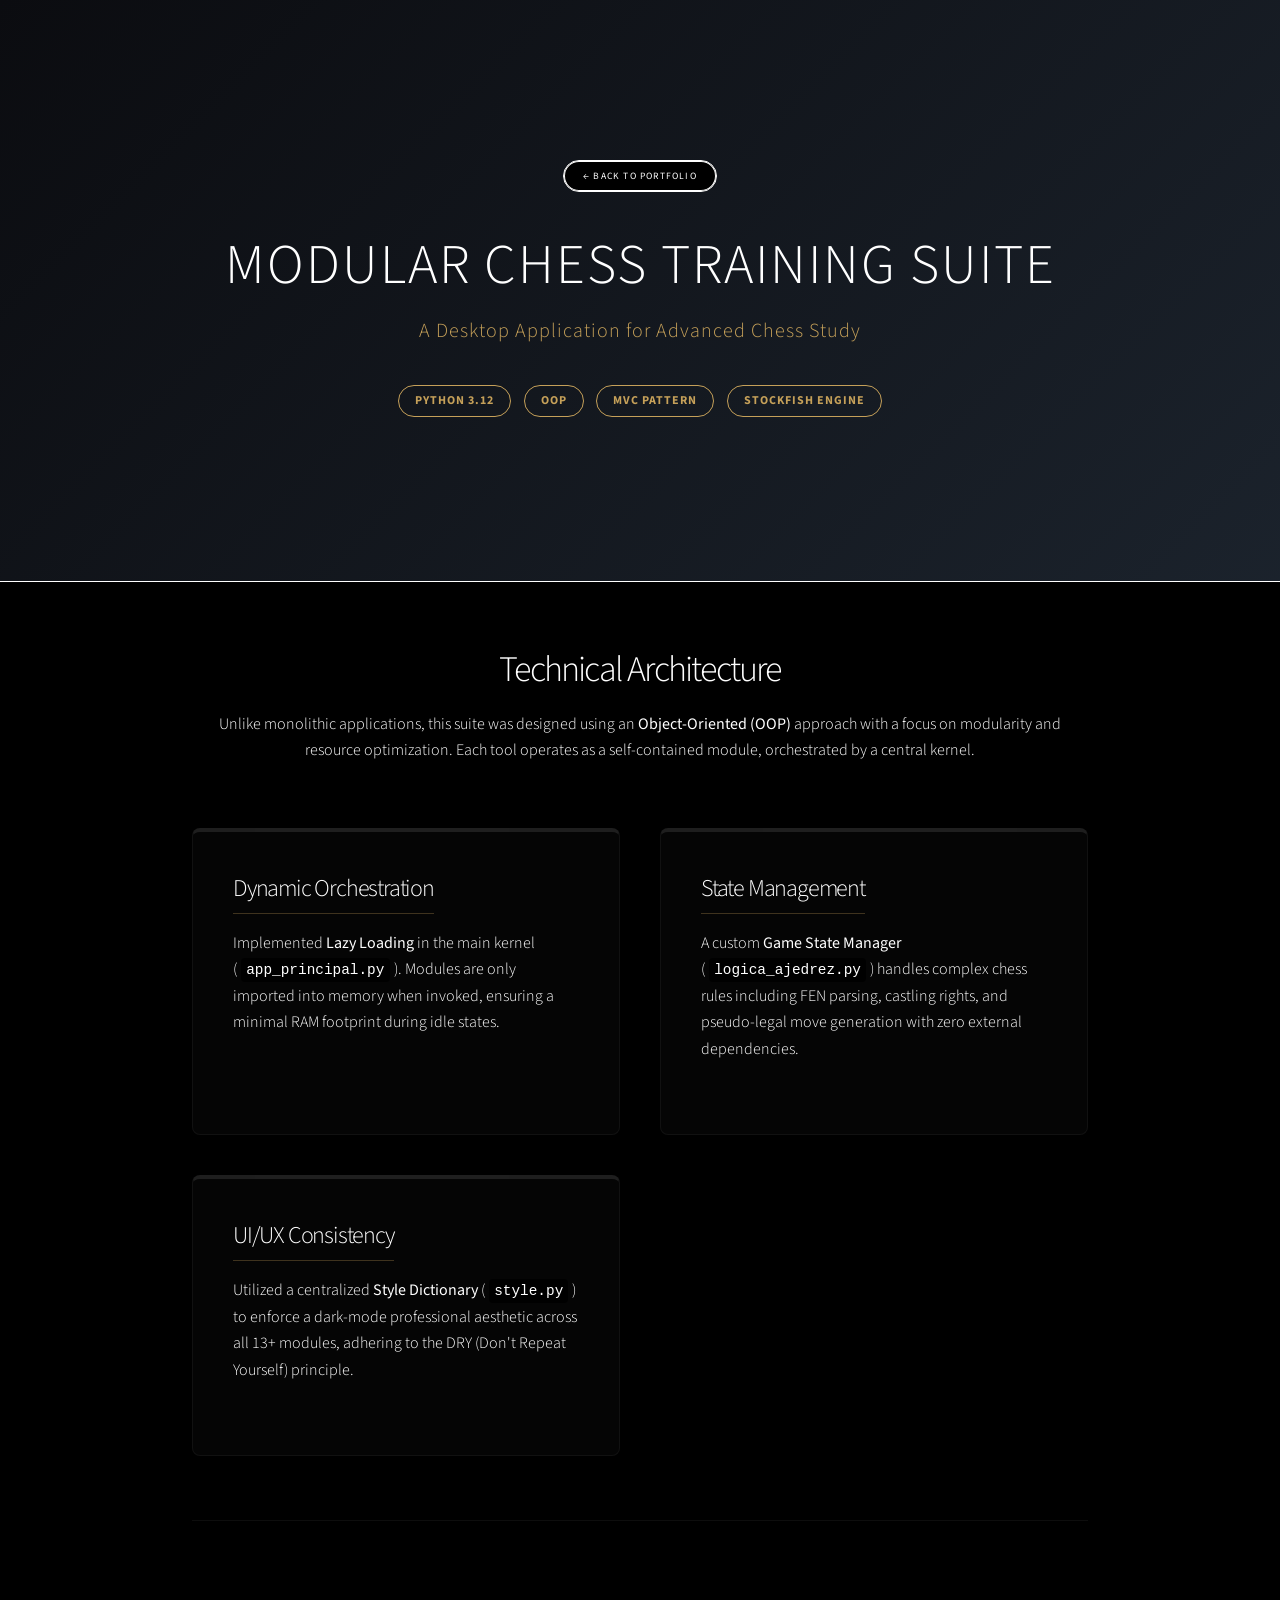
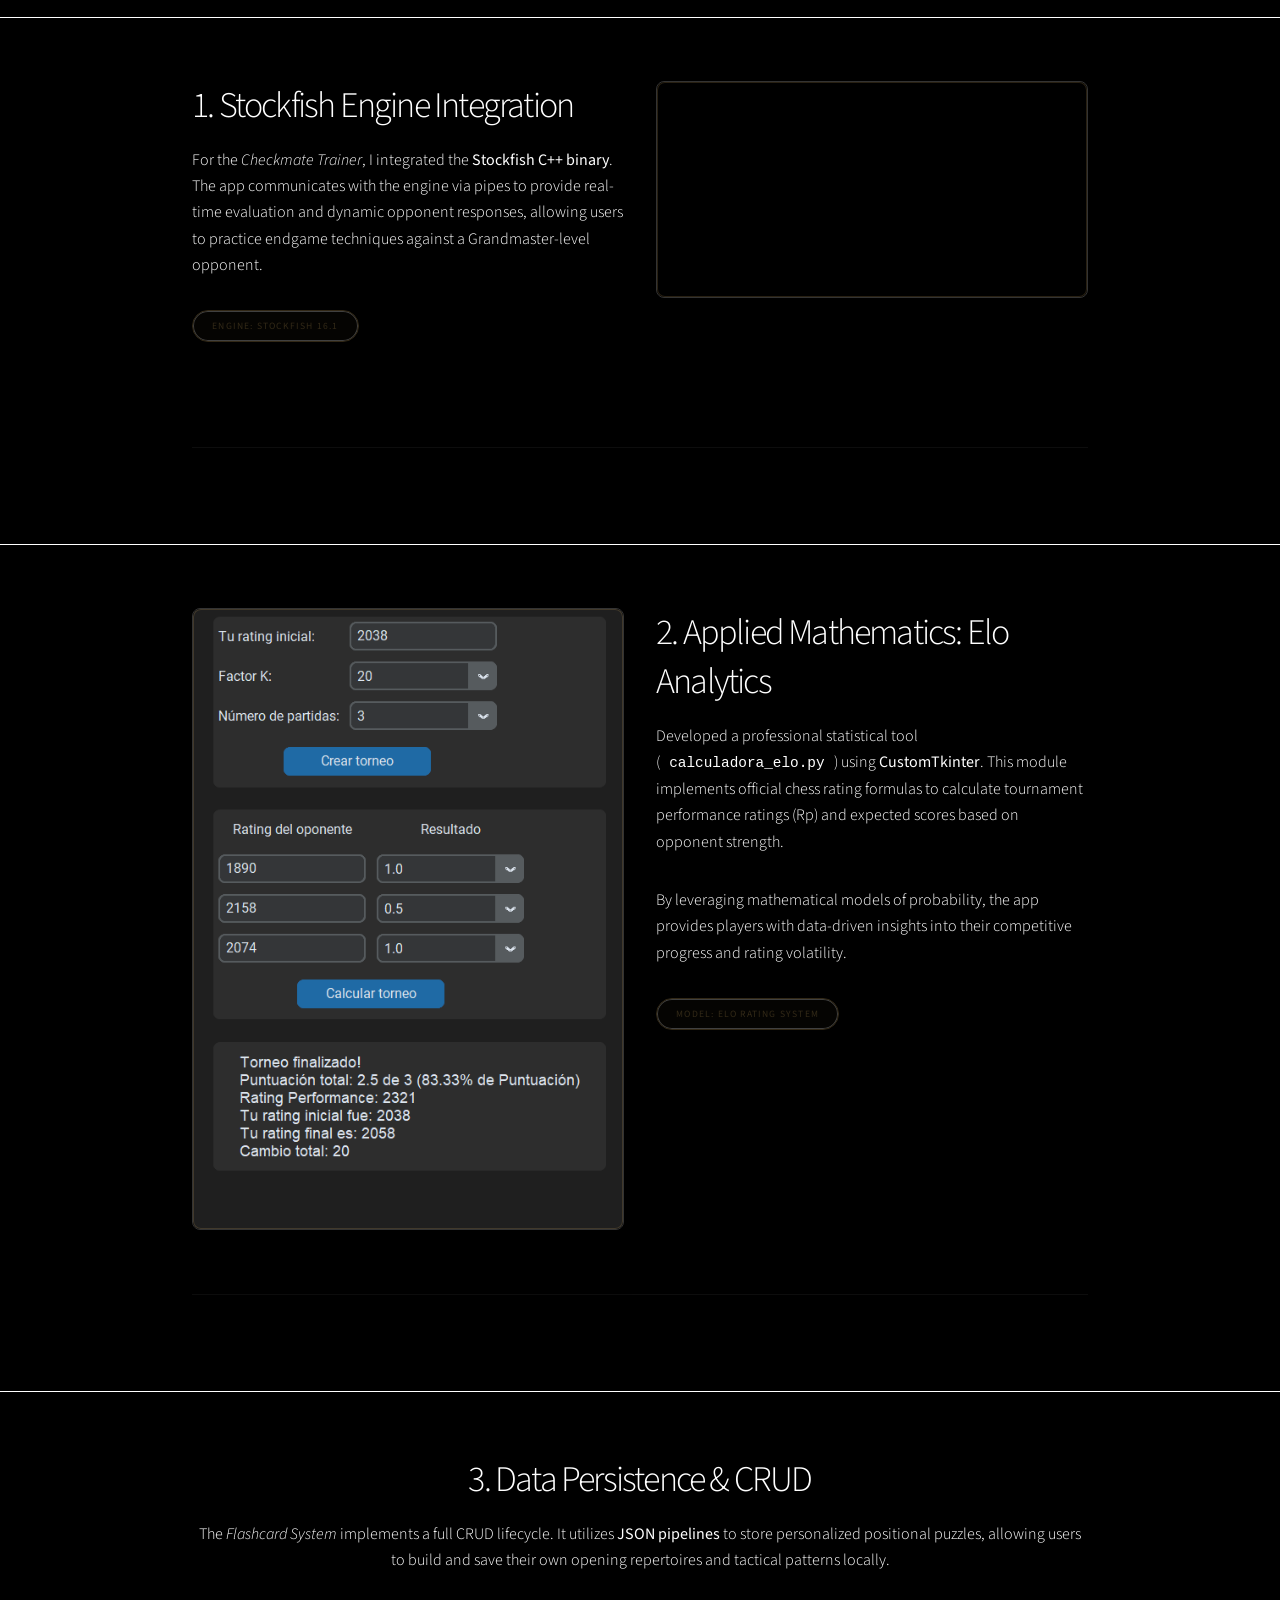
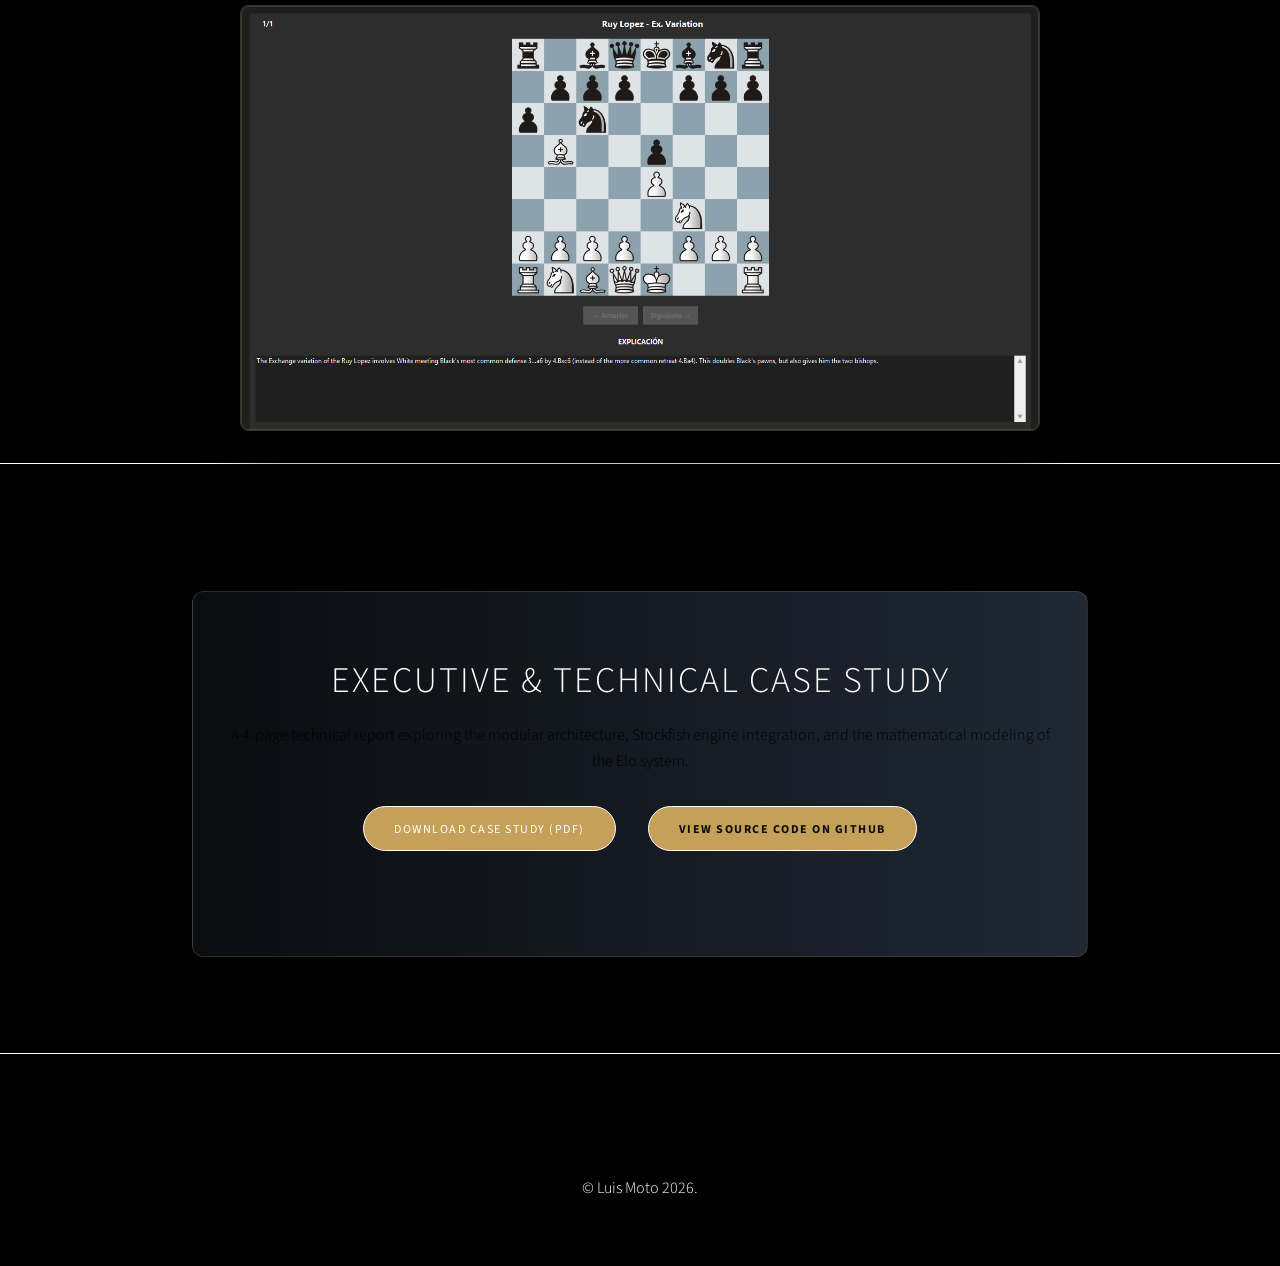
==== commit e1e39fc7: "change color" ====
--- a/project-chess.html
+++ b/project-chess.html
@@ -264,7 +264,7 @@
             <div class="inner">
                 <div class="cta-container">
                     <h2>Executive & Technical Case Study</h2>
-                    <p style="color: #ccc; margin-bottom: 2rem;">A 4-page technical report exploring the modular architecture, Stockfish engine integration, and the mathematical modeling of the Elo system.</p>
+                    <p style="color: #000000; margin-bottom: 2rem;">A 4-page technical report exploring the modular architecture, Stockfish engine integration, and the mathematical modeling of the Elo system.</p>
                     <ul class="actions" style="justify-content: center; display: flex; flex-wrap: wrap; gap: 1rem;">
                         <li>
                             <a href="assets/pdf/chess_training_suite_luis_moto.pdf" target="_blank" class="button primary big icon solid fa-download" style="background-color: #c5a059; color: #0b0c10; box-shadow: none;">
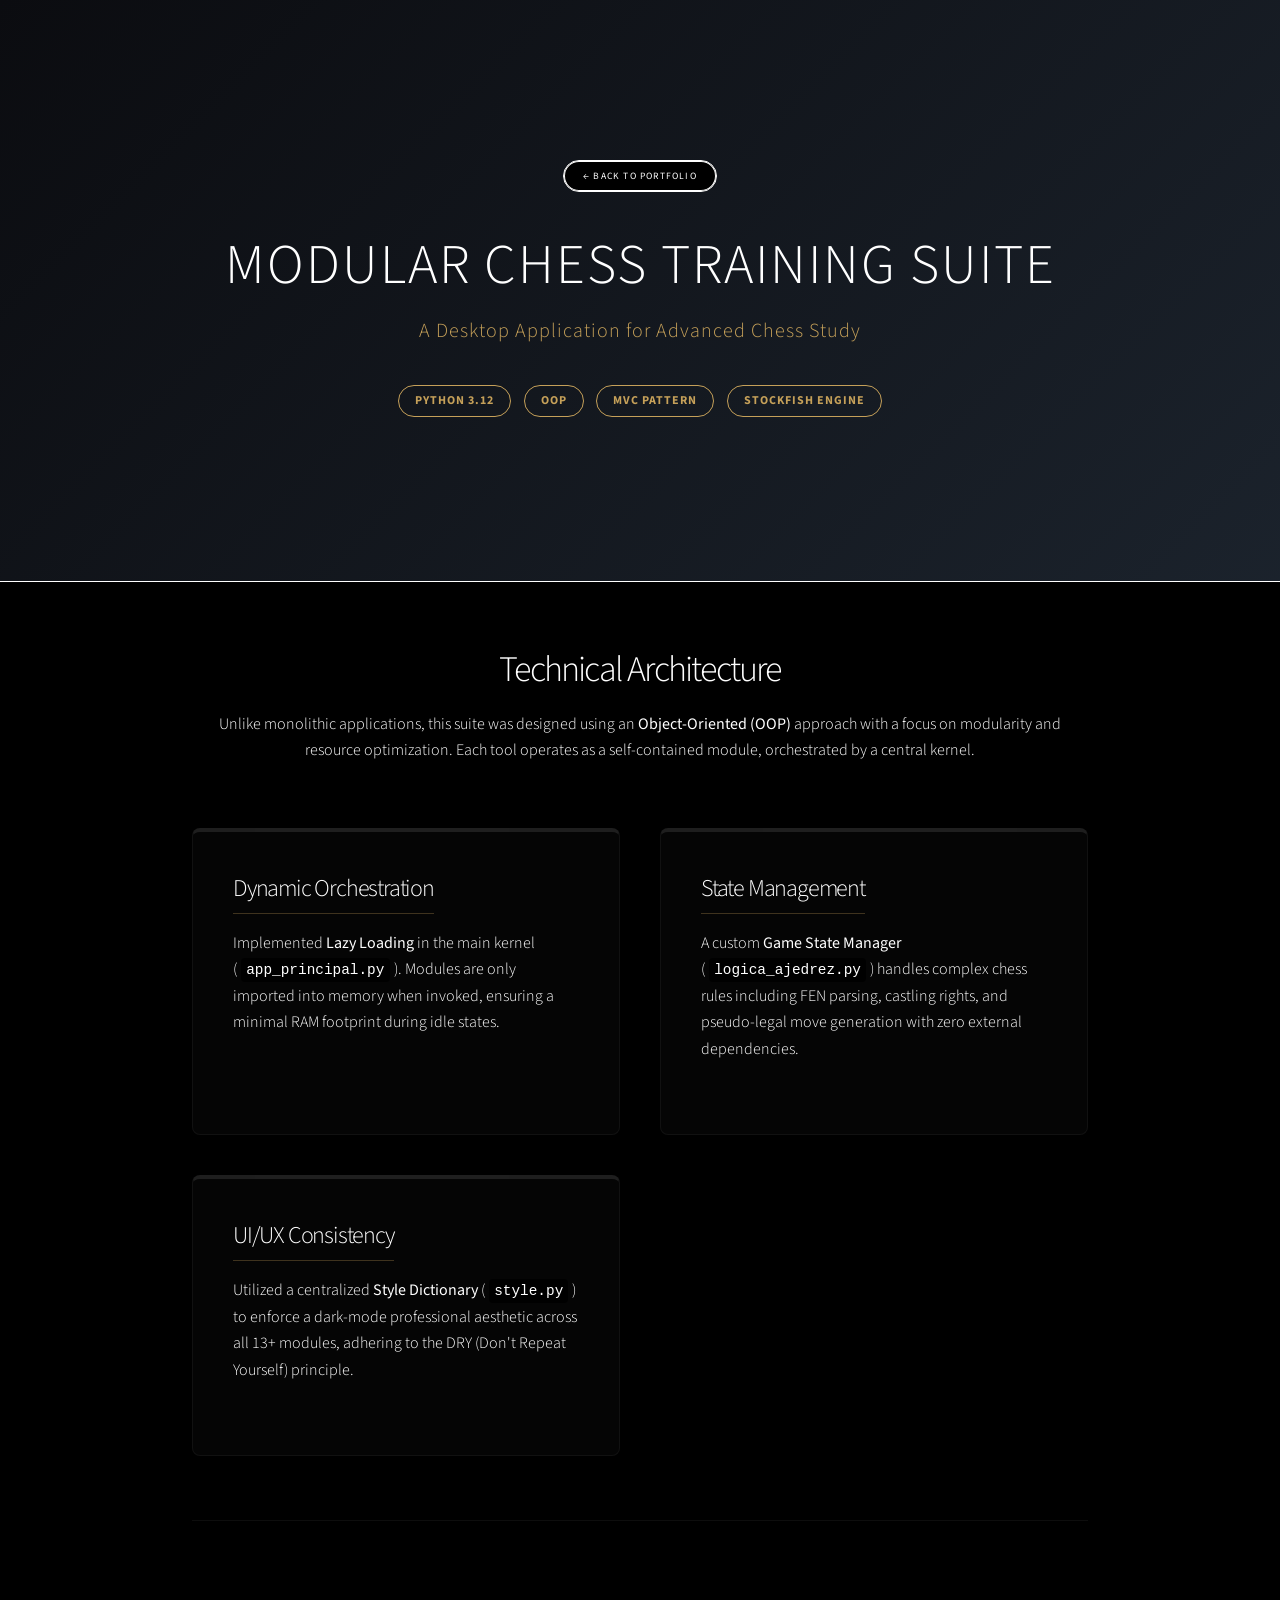
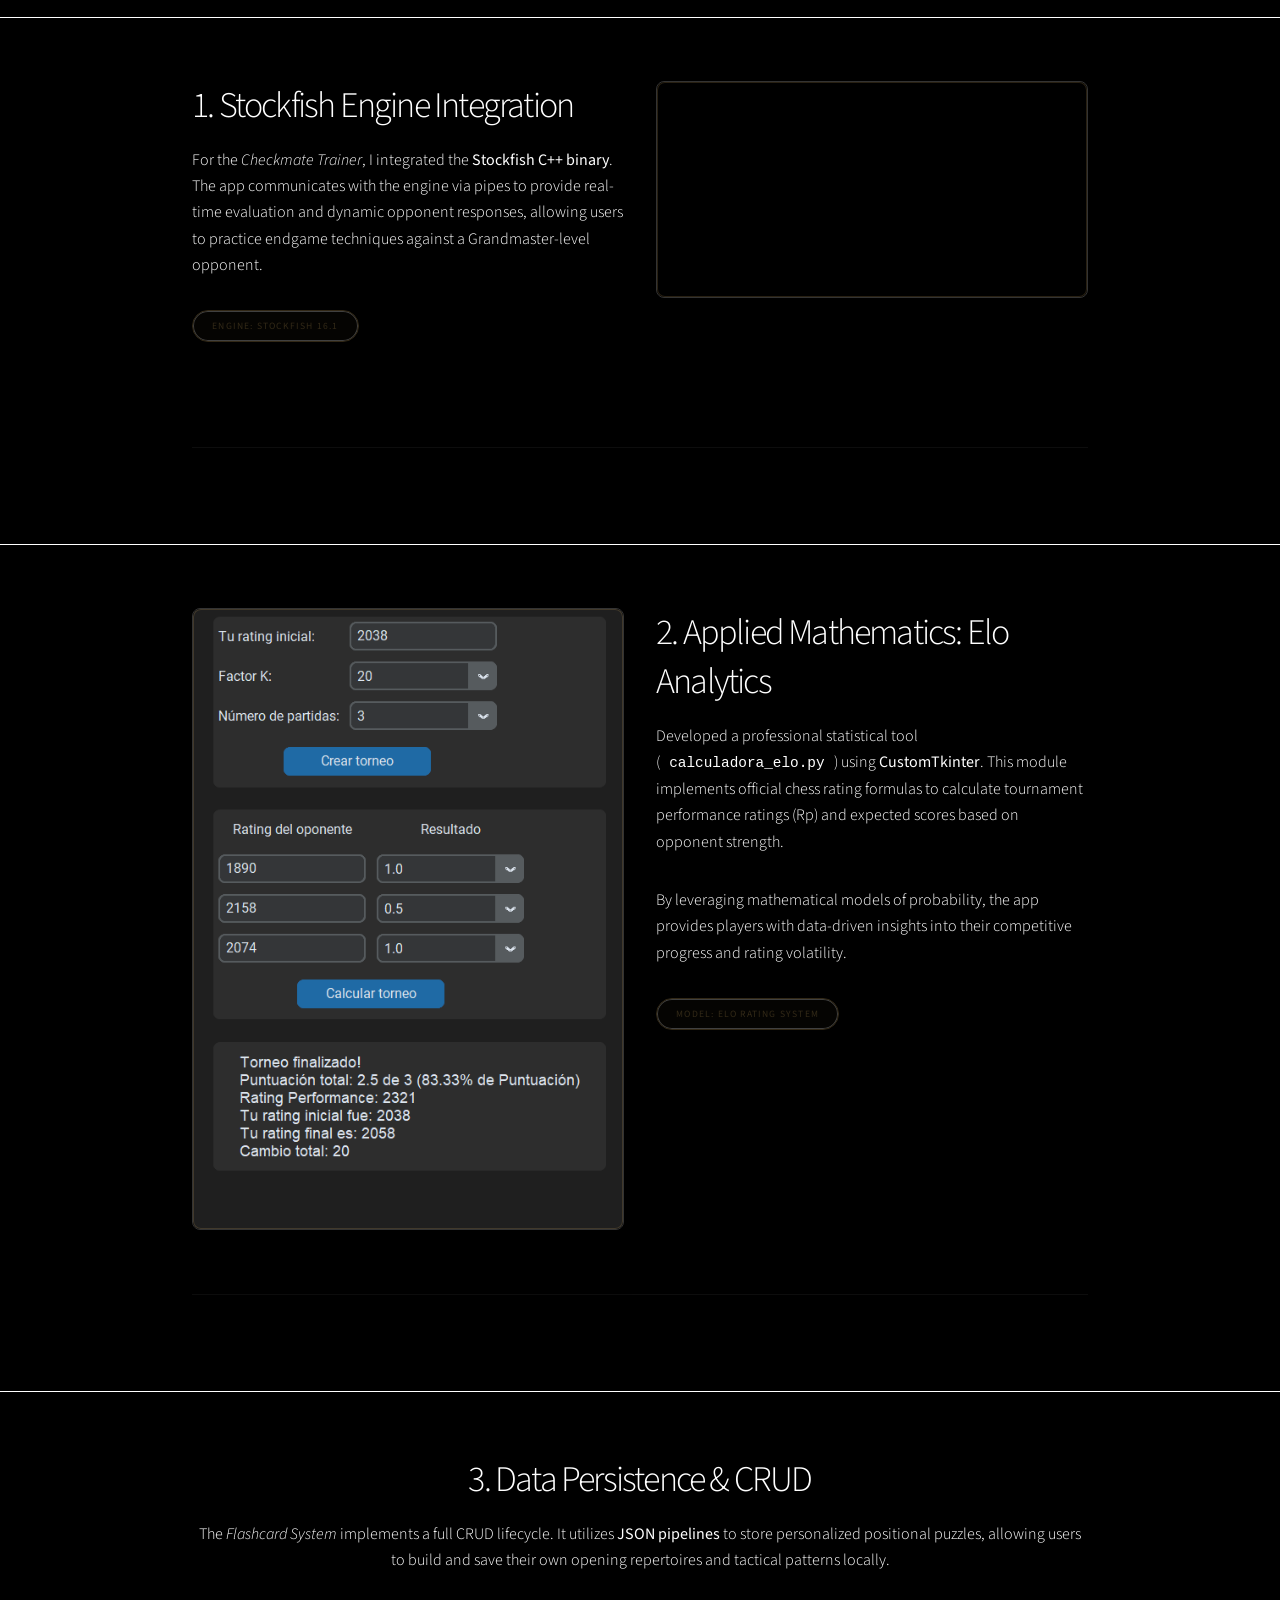
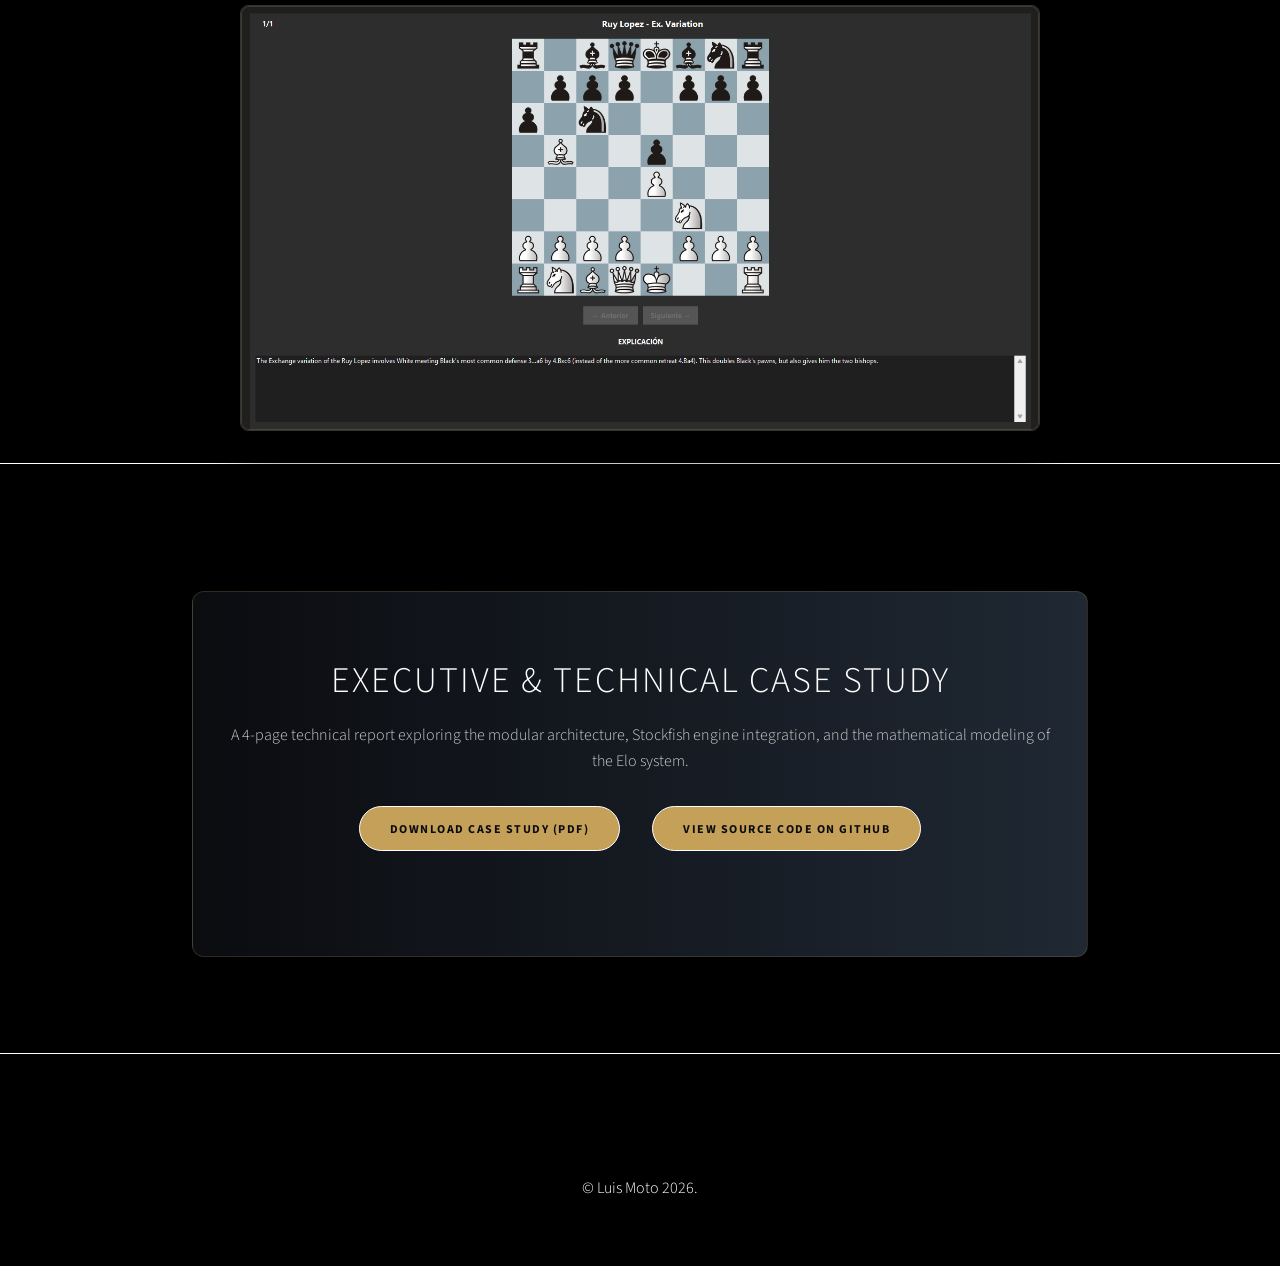
==== commit 880a9658: "add correct colors" ====
--- a/project-chess.html
+++ b/project-chess.html
@@ -10,9 +10,8 @@
     <link rel="icon" type="image/png" href="images/favicon.png?v=1">
     
     <style>
-        /* Color Palette: Grandmaster Gold (#c5a059) & Deep Charcoal */
+  
         
-        /* Header */
         .project-header {
             padding: 10rem 0;
             text-align: center;
@@ -28,7 +27,6 @@
             content: '';
             position: absolute;
             top: 0; left: 0; width: 100%; height: 100%;
-            /* Gradient overlay for a more dramatic, premium feel */
             background: linear-gradient(135deg, rgba(11, 12, 16, 0.95) 0%, rgba(31, 40, 51, 0.8) 100%);
             z-index: 1;
         }
@@ -37,7 +35,6 @@
         .project-header h1 { color: #ffffff !important; letter-spacing: 2px; text-transform: uppercase;}
         .project-header p { color: #c5a059 !important; font-weight: 300; letter-spacing: 1px;}
 
-        /* Feature Grid */
         .feature-grid {
             display: grid;
             grid-template-columns: repeat(auto-fit, minmax(300px, 1fr));
@@ -58,7 +55,7 @@
         .feature-item:hover {
             transform: translateY(-8px);
             background: rgba(255, 255, 255, 0.04);
-            border-top: 4px solid #c5a059; /* Gold accent on hover */
+            border-top: 4px solid #c5a059; 
             box-shadow: 0 12px 30px rgba(0,0,0,0.4);
         }
 
@@ -70,7 +67,6 @@
             display: inline-block; 
         }
 
-        /* Tech Tags */
         .tech-tag { 
             display: inline-block; 
             background: transparent; 
@@ -84,7 +80,6 @@
             letter-spacing: 1px;
         }
 
-        /* Media Showcases (Images/Videos) */
         .img-showcase {
             border-radius: 8px;
             overflow: hidden;
@@ -94,7 +89,6 @@
             position: relative;
         }
 
-        /* Subtle glowing edge for the media containers */
         .img-showcase::after {
             content: '';
             position: absolute;
@@ -114,7 +108,6 @@
             opacity: 0.9;
         }
 
-        /* CTA Container for Case Study */
         .cta-container {
             background: linear-gradient(to right, #0b0c10, #1f2833);
             padding: 4rem 2rem;
@@ -133,20 +126,17 @@
             margin-bottom: 1rem;
         }
 
-        /* Custom hr separator */
         hr { 
             border-bottom: solid 1px rgba(255, 255, 255, 0.05); 
             margin: 4rem 0; 
         }
 
-        /* Small Button Overrides for this specific page */
         .actions .button.disabled {
             background-color: rgba(197, 160, 89, 0.1) !important;
             color: #c5a059 !important;
             border: 1px solid #c5a059 !important;
         }
 
-        /* Primary Button Overrides */
         .button-gold {
             background-color: #c5a059 !important;
             color: #0b0c10 !important; 
@@ -264,10 +254,10 @@
             <div class="inner">
                 <div class="cta-container">
                     <h2>Executive & Technical Case Study</h2>
-                    <p style="color: #000000; margin-bottom: 2rem;">A 4-page technical report exploring the modular architecture, Stockfish engine integration, and the mathematical modeling of the Elo system.</p>
+                    <p style="color: #ccc; margin-bottom: 2rem;">A 4-page technical report exploring the modular architecture, Stockfish engine integration, and the mathematical modeling of the Elo system.</p>
                     <ul class="actions" style="justify-content: center; display: flex; flex-wrap: wrap; gap: 1rem;">
                         <li>
-                            <a href="assets/pdf/chess_training_suite_luis_moto.pdf" target="_blank" class="button primary big icon solid fa-download" style="background-color: #c5a059; color: #0b0c10; box-shadow: none;">
+                            <a href="assets/pdf/chess_training_suite_luis_moto.pdf" target="_blank" class="button big button-gold icon solid fa-download">
                                 Download Case Study (PDF)
                             </a>
                         </li>
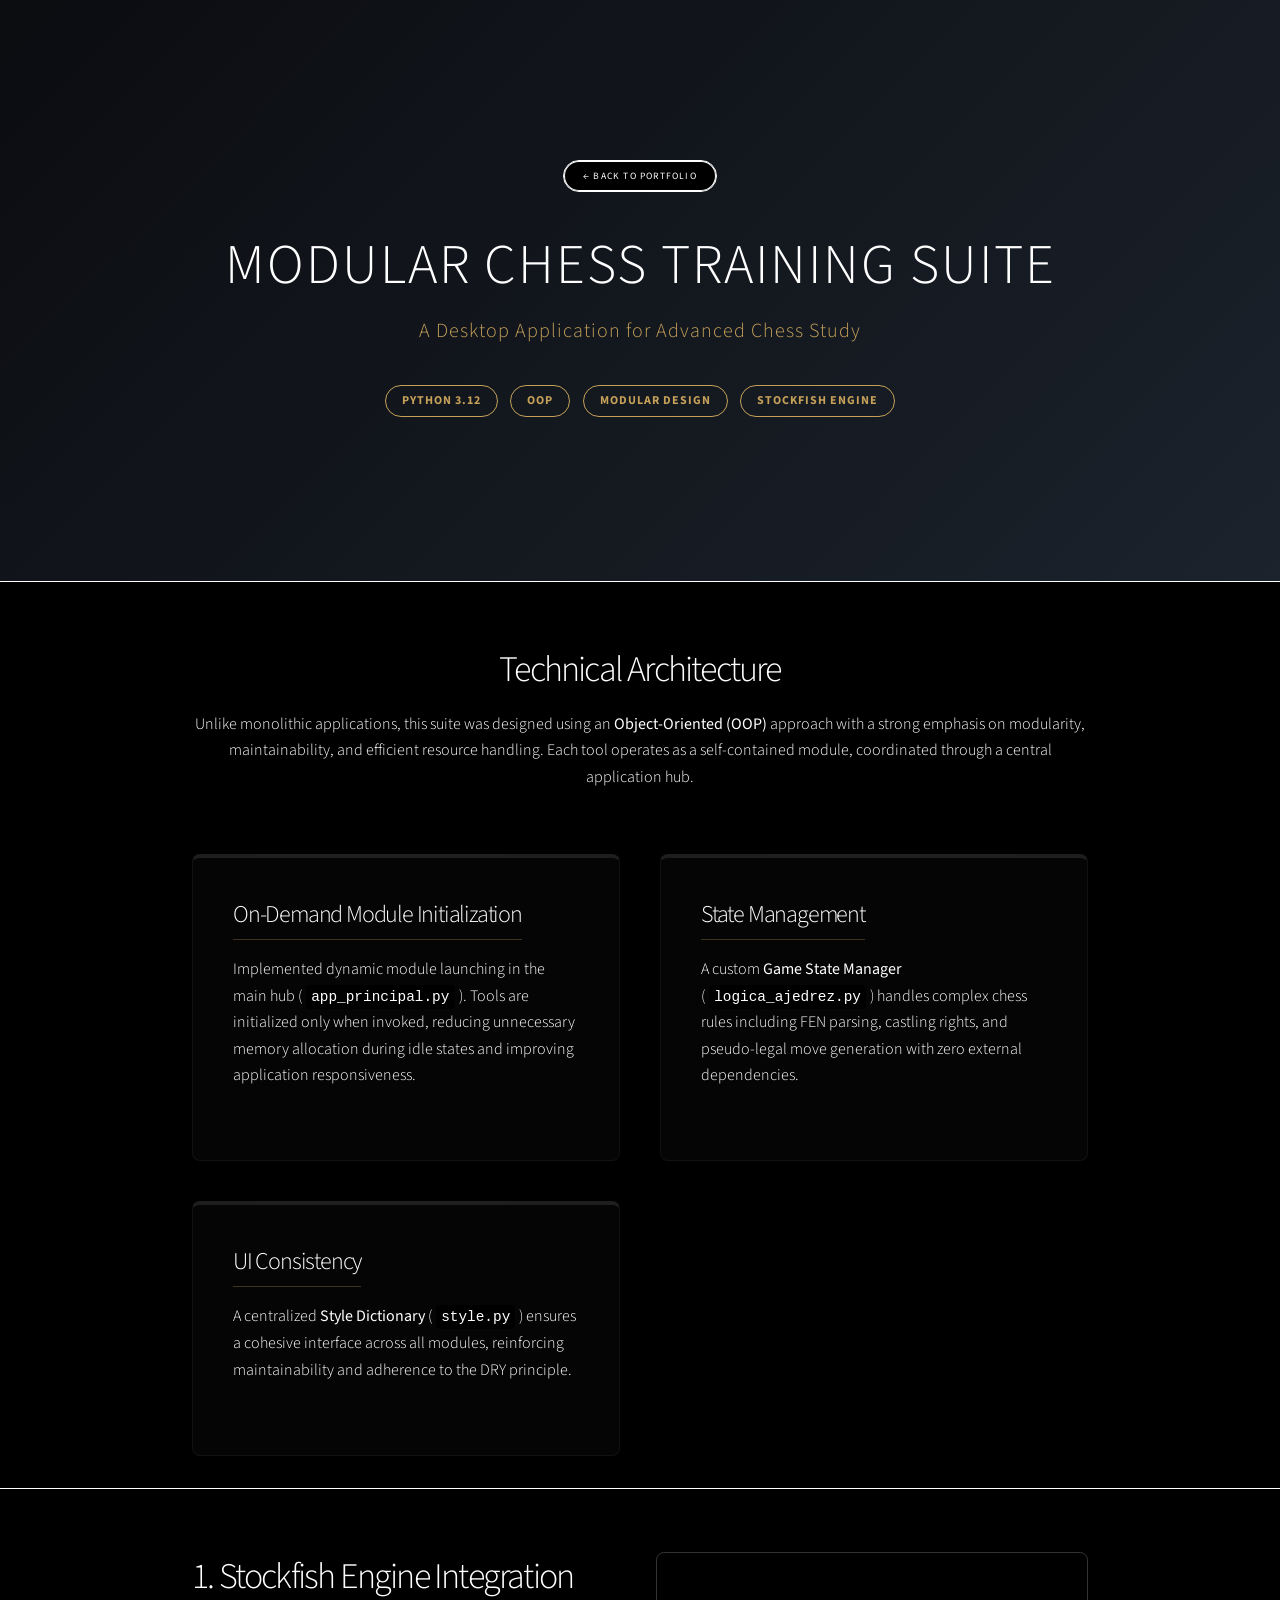
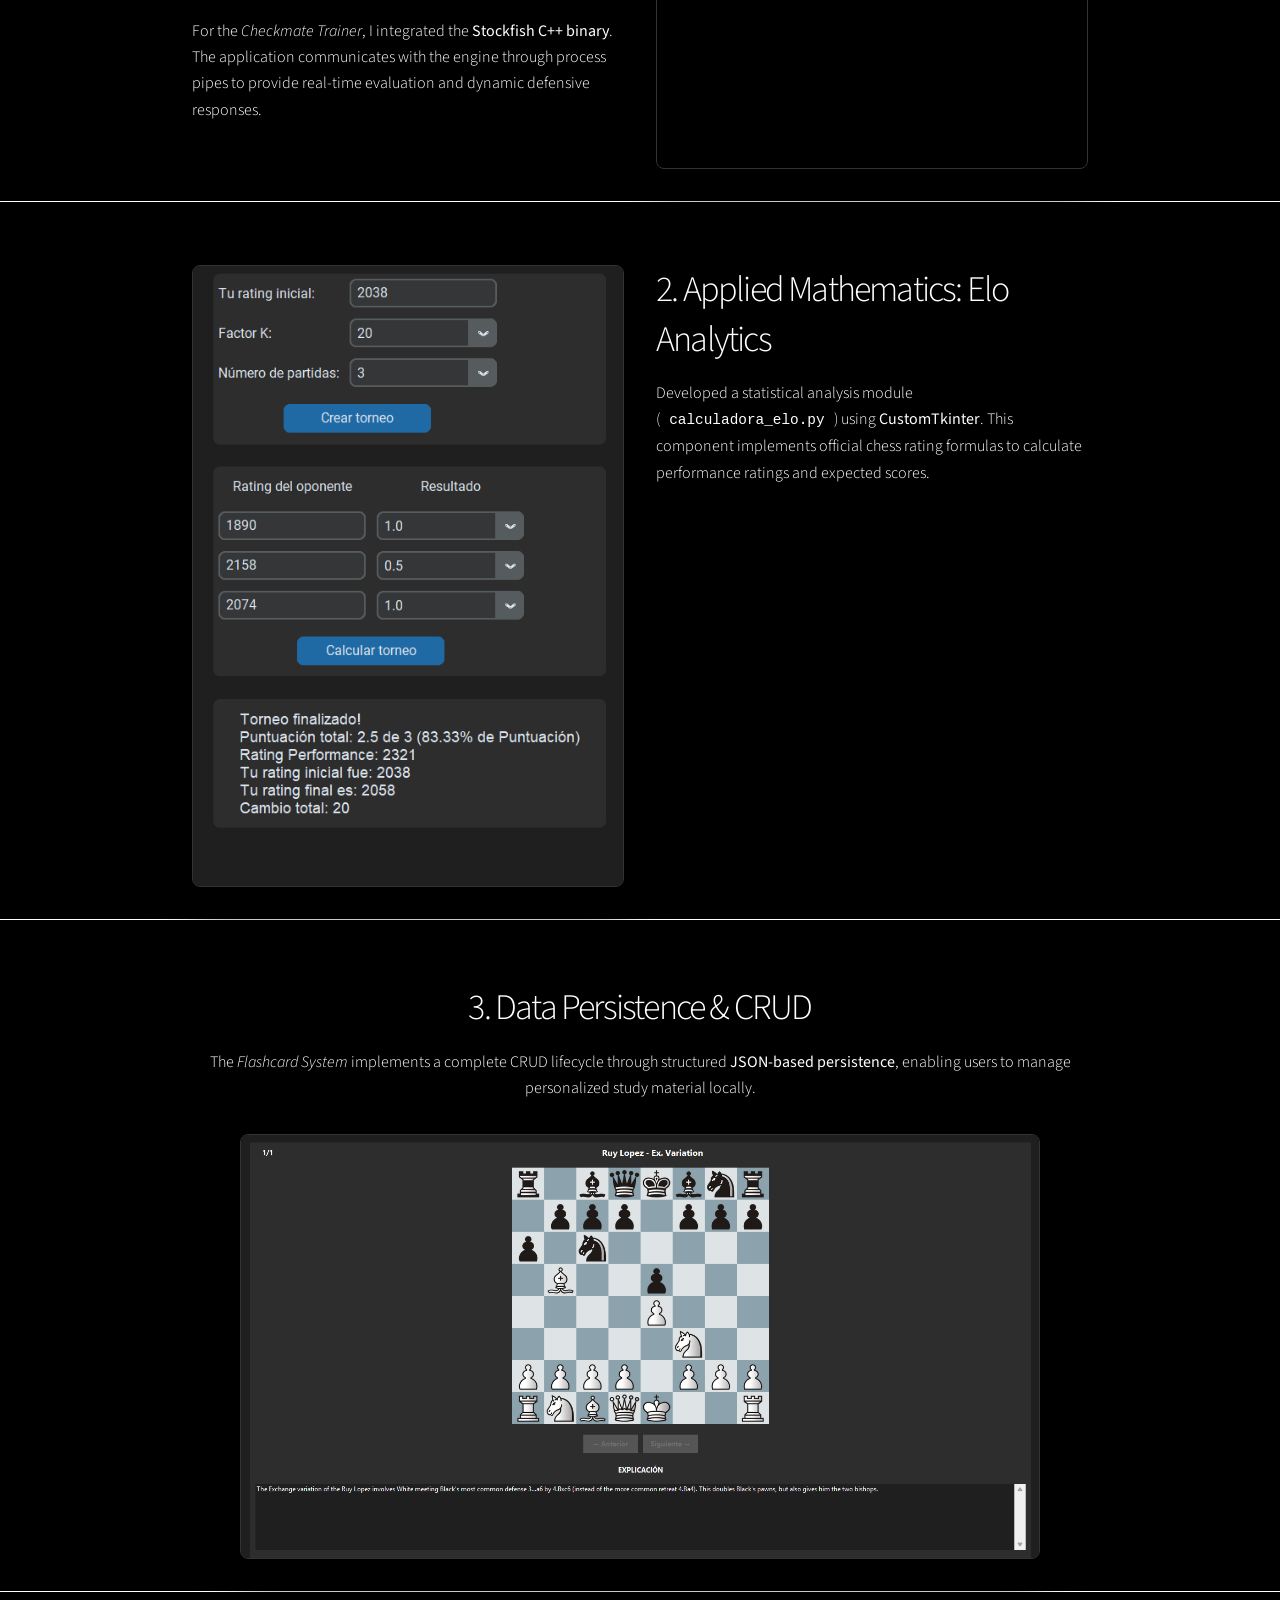
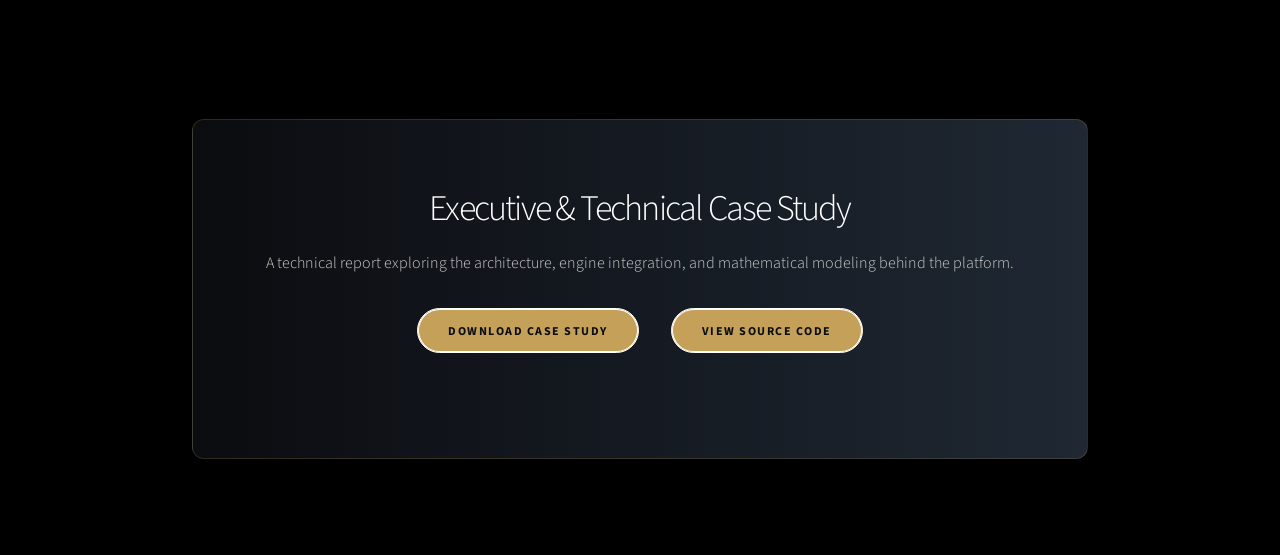
==== commit a01456d9: "Correct content" ====
--- a/project-chess.html
+++ b/project-chess.html
@@ -6,18 +6,15 @@
     <meta name="viewport" content="width=device-width, initial-scale=1, user-scalable=no" />
     <link rel="stylesheet" href="assets/css/main.css" />
     <noscript><link rel="stylesheet" href="assets/css/noscript.css" /></noscript>
-
     <link rel="icon" type="image/png" href="images/favicon.png?v=1">
-    
+
     <style>
-  
-        
         .project-header {
             padding: 10rem 0;
             text-align: center;
             position: relative;
             background-color: #0b0c10;
-            background-image: url('images/gallery/fulls/02.jpg'); 
+            background-image: url('images/gallery/fulls/02.jpg');
             background-size: cover;
             background-position: center;
             background-repeat: no-repeat;
@@ -32,8 +29,8 @@
         }
 
         .project-header .inner { position: relative; z-index: 2; }
-        .project-header h1 { color: #ffffff !important; letter-spacing: 2px; text-transform: uppercase;}
-        .project-header p { color: #c5a059 !important; font-weight: 300; letter-spacing: 1px;}
+        .project-header h1 { color: #ffffff !important; letter-spacing: 2px; text-transform: uppercase; }
+        .project-header p { color: #c5a059 !important; font-weight: 300; letter-spacing: 1px; }
 
         .feature-grid {
             display: grid;
@@ -55,27 +52,27 @@
         .feature-item:hover {
             transform: translateY(-8px);
             background: rgba(255, 255, 255, 0.04);
-            border-top: 4px solid #c5a059; 
+            border-top: 4px solid #c5a059;
             box-shadow: 0 12px 30px rgba(0,0,0,0.4);
         }
 
-        .feature-item h3 { 
-            color: #fff; 
-            margin-bottom: 1rem; 
+        .feature-item h3 {
+            color: #fff;
+            margin-bottom: 1rem;
             padding-bottom: 0.5rem;
-            border-bottom: 1px solid rgba(197, 160, 89, 0.3); 
-            display: inline-block; 
-        }
-
-        .tech-tag { 
-            display: inline-block; 
-            background: transparent; 
-            color: #c5a059; 
-            padding: 0.3rem 1rem; 
-            border-radius: 20px; 
+            border-bottom: 1px solid rgba(197, 160, 89, 0.3);
+            display: inline-block;
+        }
+
+        .tech-tag {
+            display: inline-block;
+            background: transparent;
+            color: #c5a059;
+            padding: 0.3rem 1rem;
+            border-radius: 20px;
             border: 1px solid #c5a059;
-            font-size: 0.75rem; 
-            font-weight: bold; 
+            font-size: 0.75rem;
+            font-weight: bold;
             margin: 0.3rem;
             letter-spacing: 1px;
         }
@@ -89,23 +86,9 @@
             position: relative;
         }
 
-        .img-showcase::after {
-            content: '';
-            position: absolute;
-            top: 0; left: 0; width: 100%; height: 100%;
-            border-radius: 8px;
-            box-shadow: inset 0 0 0 1px rgba(197, 160, 89, 0.2);
-            pointer-events: none;
-        }
-
-        .img-showcase img, .img-showcase video { 
-            width: 100%; 
-            display: block; 
-            transition: opacity 0.3s ease;
-        }
-
-        .img-showcase:hover img, .img-showcase:hover video {
-            opacity: 0.9;
+        .img-showcase img, .img-showcase video {
+            width: 100%;
+            display: block;
         }
 
         .cta-container {
@@ -115,181 +98,170 @@
             margin: 4rem 0;
             text-align: center;
             border: 1px solid rgba(197, 160, 89, 0.2);
-            box-shadow: 0 10px 30px rgba(0,0,0,0.5);
-        }
-
-        .cta-container h2 {
-            color: #ffffff !important;
-            letter-spacing: 2px;
-            text-transform: uppercase;
-            border-bottom: none;
-            margin-bottom: 1rem;
-        }
-
-        hr { 
-            border-bottom: solid 1px rgba(255, 255, 255, 0.05); 
-            margin: 4rem 0; 
-        }
-
-        .actions .button.disabled {
-            background-color: rgba(197, 160, 89, 0.1) !important;
-            color: #c5a059 !important;
-            border: 1px solid #c5a059 !important;
         }
 
         .button-gold {
             background-color: #c5a059 !important;
-            color: #0b0c10 !important; 
-            box-shadow: inset 0 0 0 1px #c5a059 !important;
+            color: #0b0c10 !important;
             font-weight: bold;
-            transition: all 0.3s ease;
-        }
-
-        .button-gold:hover {
-            background-color: #d6b473 !important; 
-            box-shadow: inset 0 0 0 1px #d6b473 !important;
-            transform: translateY(-2px);
-            color: #000000 !important;
         }
     </style>
 </head>
+
 <body class="is-preload">
-    <div id="wrapper" class="divided">
-
-        <section class="project-header">
-            <div class="inner">
-                <a href="index.html#projects" class="button small">← Back to Portfolio</a>
-                <h1 style="margin-top: 2rem;">Modular Chess Training Suite</h1>
-                <p class="major">A Desktop Application for Advanced Chess Study</p>
-                <div class="tags">
-                    <span class="tech-tag">PYTHON 3.12</span>
-                    <span class="tech-tag">OOP</span>
-                    <span class="tech-tag">MVC PATTERN</span>
-                    <span class="tech-tag">STOCKFISH ENGINE</span>
-                </div>
-            </div>
-        </section>
-
-        <section class="wrapper style1">
-            <div class="inner">
-                <div class="align-center">
-                    <h2>Technical Architecture</h2>
-                    <p>Unlike monolithic applications, this suite was designed using an <strong>Object-Oriented (OOP)</strong> approach with a focus on modularity and resource optimization. Each tool operates as a self-contained module, orchestrated by a central kernel.</p>
-                </div>
-
-                <div class="feature-grid">
-                    <div class="feature-item">
-                        <h3>Dynamic Orchestration</h3>
-                        <p>Implemented <strong>Lazy Loading</strong> in the main kernel (<code>app_principal.py</code>). Modules are only imported into memory when invoked, ensuring a minimal RAM footprint during idle states.</p>
+<div id="wrapper" class="divided">
+
+    <section class="project-header">
+        <div class="inner">
+            <a href="index.html#projects" class="button small">← Back to Portfolio</a>
+            <h1 style="margin-top: 2rem;">Modular Chess Training Suite</h1>
+            <p class="major">A Desktop Application for Advanced Chess Study</p>
+            <div class="tags">
+                <span class="tech-tag">PYTHON 3.12</span>
+                <span class="tech-tag">OOP</span>
+                <span class="tech-tag">MODULAR DESIGN</span>
+                <span class="tech-tag">STOCKFISH ENGINE</span>
+            </div>
+        </div>
+    </section>
+
+    <section class="wrapper style1">
+        <div class="inner">
+            <div class="align-center">
+                <h2>Technical Architecture</h2>
+                <p>
+                    Unlike monolithic applications, this suite was designed using an
+                    <strong>Object-Oriented (OOP)</strong> approach with a strong emphasis on modularity,
+                    maintainability, and efficient resource handling.
+                    Each tool operates as a self-contained module, coordinated through a central application hub.
+                </p>
+            </div>
+
+            <div class="feature-grid">
+                <div class="feature-item">
+                    <h3>On-Demand Module Initialization</h3>
+                    <p>
+                        Implemented dynamic module launching in the main hub (<code>app_principal.py</code>).
+                        Tools are initialized only when invoked, reducing unnecessary memory allocation during idle states
+                        and improving application responsiveness.
+                    </p>
+                </div>
+
+                <div class="feature-item">
+                    <h3>State Management</h3>
+                    <p>
+                        A custom <strong>Game State Manager</strong> (<code>logica_ajedrez.py</code>)
+                        handles complex chess rules including FEN parsing, castling rights,
+                        and pseudo-legal move generation with zero external dependencies.
+                    </p>
+                </div>
+
+                <div class="feature-item">
+                    <h3>UI Consistency</h3>
+                    <p>
+                        A centralized <strong>Style Dictionary</strong> (<code>style.py</code>)
+                        ensures a cohesive interface across all modules, reinforcing maintainability
+                        and adherence to the DRY principle.
+                    </p>
+                </div>
+            </div>
+        </div>
+    </section>
+
+    <section class="wrapper style1">
+        <div class="inner">
+            <div class="row">
+                <div class="col-6 col-12-medium">
+                    <h2>1. Stockfish Engine Integration</h2>
+                    <p>
+                        For the <em>Checkmate Trainer</em>, I integrated the
+                        <strong>Stockfish C++ binary</strong>.
+                        The application communicates with the engine through process pipes
+                        to provide real-time evaluation and dynamic defensive responses.
+                    </p>
+                </div>
+
+                <div class="col-6 col-12-medium">
+                    <div class="img-showcase">
+                        <video autoplay muted loop playsinline>
+                            <source src="images/projects/chess_mate.mp4" type="video/mp4">
+                        </video>
                     </div>
-                    <div class="feature-item">
-                        <h3>State Management</h3>
-                        <p>A custom <strong>Game State Manager</strong> (<code>logica_ajedrez.py</code>) handles complex chess rules including FEN parsing, castling rights, and pseudo-legal move generation with zero external dependencies.</p>
+                </div>
+            </div>
+        </div>
+    </section>
+
+    <section class="wrapper style1">
+        <div class="inner">
+            <div class="row">
+                <div class="col-6 col-12-medium">
+                    <div class="img-showcase">
+                        <img src="images/projects/chess_calc.png" alt="Elo Calculator Interface" />
                     </div>
-                    <div class="feature-item">
-                        <h3>UI/UX Consistency</h3>
-                        <p>Utilized a centralized <strong>Style Dictionary</strong> (<code>style.py</code>) to enforce a dark-mode professional aesthetic across all 13+ modules, adhering to the DRY (Don't Repeat Yourself) principle.</p>
-                    </div>
-                </div>
-                <hr />
-            </div>
-        </section>
-
-        <section class="wrapper style1">
-            <div class="inner">
-                <div class="row">
-                    <div class="col-6 col-12-medium">
-                        <h2>1. Stockfish Engine Integration</h2>
-                        <p>For the <em>Checkmate Trainer</em>, I integrated the <strong>Stockfish C++ binary</strong>. The app communicates with the engine via pipes to provide real-time evaluation and dynamic opponent responses, allowing users to practice endgame techniques against a Grandmaster-level opponent.</p>
-                        <ul class="actions">
-                            <li><span class="button small disabled">Engine: Stockfish 16.1</span></li>
-                        </ul>
-                    </div>
-                    <div class="col-6 col-12-medium">
-                        <div class="img-showcase">
-                            <video width="100%" height="auto" autoplay muted loop playsinline>
-                                <source src="images/projects/chess_mate.mp4" type="video/mp4">
-                                Your browser does not support the video tag.
-                            </video>
-                        </div>
-                    </div>
-                </div>
-                <hr />
-            </div>
-        </section>
-
-        <section class="wrapper style1">
-            <div class="inner">
-                <div class="row">
-                    <div class="col-6 col-12-medium">
-                        <div class="img-showcase">
-                            <img src="images/projects/chess_calc.png" alt="Elo Calculator Interface" />
-                        </div>
-                    </div>
-                    <div class="col-6 col-12-medium">
-                        <h2>2. Applied Mathematics: Elo Analytics</h2>
-                        <p>Developed a professional statistical tool (<code>calculadora_elo.py</code>) using <strong>CustomTkinter</strong>. This module implements official chess rating formulas to calculate tournament performance ratings (Rp) and expected scores based on opponent strength.</p>
-                        <p>By leveraging mathematical models of probability, the app provides players with data-driven insights into their competitive progress and rating volatility.</p>
-                        <ul class="actions">
-                            <li><span class="button small disabled">Model: Elo Rating System</span></li>
-                        </ul>
-                    </div>
-                </div>
-                <hr />
-            </div>
-        </section>
-
-        <section class="wrapper style1">
-            <div class="inner align-center">
-                <h2>3. Data Persistence & CRUD</h2>
-                <p>The <em>Flashcard System</em> implements a full CRUD lifecycle. It utilizes <strong>JSON pipelines</strong> to store personalized positional puzzles, allowing users to build and save their own opening repertoires and tactical patterns locally.</p>
-                
-                <div class="img-showcase" style="max-width: 800px; margin: 2rem auto 0 auto;">
-                    <img src="images/projects/chess_flash.png" alt="Chess Flashcard Interface" />
-                </div>
-            </div>
-        </section>
-
-        <section class="wrapper style1">
-            <div class="inner">
-                <div class="cta-container">
-                    <h2>Executive & Technical Case Study</h2>
-                    <p style="color: #ccc; margin-bottom: 2rem;">A 4-page technical report exploring the modular architecture, Stockfish engine integration, and the mathematical modeling of the Elo system.</p>
-                    <ul class="actions" style="justify-content: center; display: flex; flex-wrap: wrap; gap: 1rem;">
-                        <li>
-                            <a href="assets/pdf/chess_training_suite_luis_moto.pdf" target="_blank" class="button big button-gold icon solid fa-download">
-                                Download Case Study (PDF)
-                            </a>
-                        </li>
-                        <li>
-                            <a href="https://github.com/LuisMoto/chess-training-suite" target="_blank" class="button big button-gold icon brands fa-github">
-                                View Source Code on GitHub
-                            </a>
-                        </li>
-                    </ul>
-                </div>
-            </div>
-        </section>
-
-        <footer class="wrapper style1 align-center">
-            <div class="inner">
-                <ul class="icons">
-                    <li><a href="https://www.linkedin.com/in/luismoto" target="_blank" class="icon brands style2 fa-linkedin-in"><span class="label">LinkedIn</span></a></li>
-                    <li><a href="https://github.com/LuisMoto" target="_blank" class="icon brands style2 fa-github"><span class="label">GitHub</span></a></li>
-                    <li><a href="mailto:armandomoto25.m@gmail.com" class="icon style2 fa-envelope"><span class="label">Email</span></a></li>
+                </div>
+
+                <div class="col-6 col-12-medium">
+                    <h2>2. Applied Mathematics: Elo Analytics</h2>
+                    <p>
+                        Developed a statistical analysis module
+                        (<code>calculadora_elo.py</code>) using <strong>CustomTkinter</strong>.
+                        This component implements official chess rating formulas
+                        to calculate performance ratings and expected scores.
+                    </p>
+                </div>
+            </div>
+        </div>
+    </section>
+
+    <section class="wrapper style1">
+        <div class="inner align-center">
+            <h2>3. Data Persistence & CRUD</h2>
+            <p>
+                The <em>Flashcard System</em> implements a complete CRUD lifecycle
+                through structured <strong>JSON-based persistence</strong>,
+                enabling users to manage personalized study material locally.
+            </p>
+
+            <div class="img-showcase" style="max-width: 800px; margin: 2rem auto 0 auto;">
+                <img src="images/projects/chess_flash.png" alt="Chess Flashcard Interface" />
+            </div>
+        </div>
+    </section>
+
+    <section class="wrapper style1">
+        <div class="inner">
+            <div class="cta-container">
+                <h2>Executive & Technical Case Study</h2>
+                <p style="color: #ccc;">
+                    A technical report exploring the architecture, engine integration,
+                    and mathematical modeling behind the platform.
+                </p>
+
+                <ul class="actions" style="justify-content: center; display: flex; gap: 1rem;">
+                    <li>
+                        <a href="assets/pdf/chess_training_suite_luis_moto.pdf"
+                           target="_blank"
+                           class="button big button-gold icon solid fa-download">
+                            Download Case Study
+                        </a>
+                    </li>
+
+                    <li>
+                        <a href="https://github.com/LuisMoto/chess-training-suite"
+                           target="_blank"
+                           class="button big button-gold icon brands fa-github">
+                            View Source Code
+                        </a>
+                    </li>
                 </ul>
-                <p>&copy; Luis Moto 2026.</p>
-            </div>
-        </footer>
-
-    </div>
-
-    <script src="assets/js/jquery.min.js"></script>
-    <script src="assets/js/jquery.scrollex.min.js"></script>
-    <script src="assets/js/jquery.scrolly.min.js"></script>
-    <script src="assets/js/browser.min.js"></script>
-    <script src="assets/js/breakpoints.min.js"></script>
-    <script src="assets/js/util.js"></script>
-    <script src="assets/js/main.js"></script>
+            </div>
+        </div>
+    </section>
+
+</div>
+
+<script src="assets/js/jquery.min.js"></script>
+<script src="assets/js/main.js"></script>
 </body>
 </html>
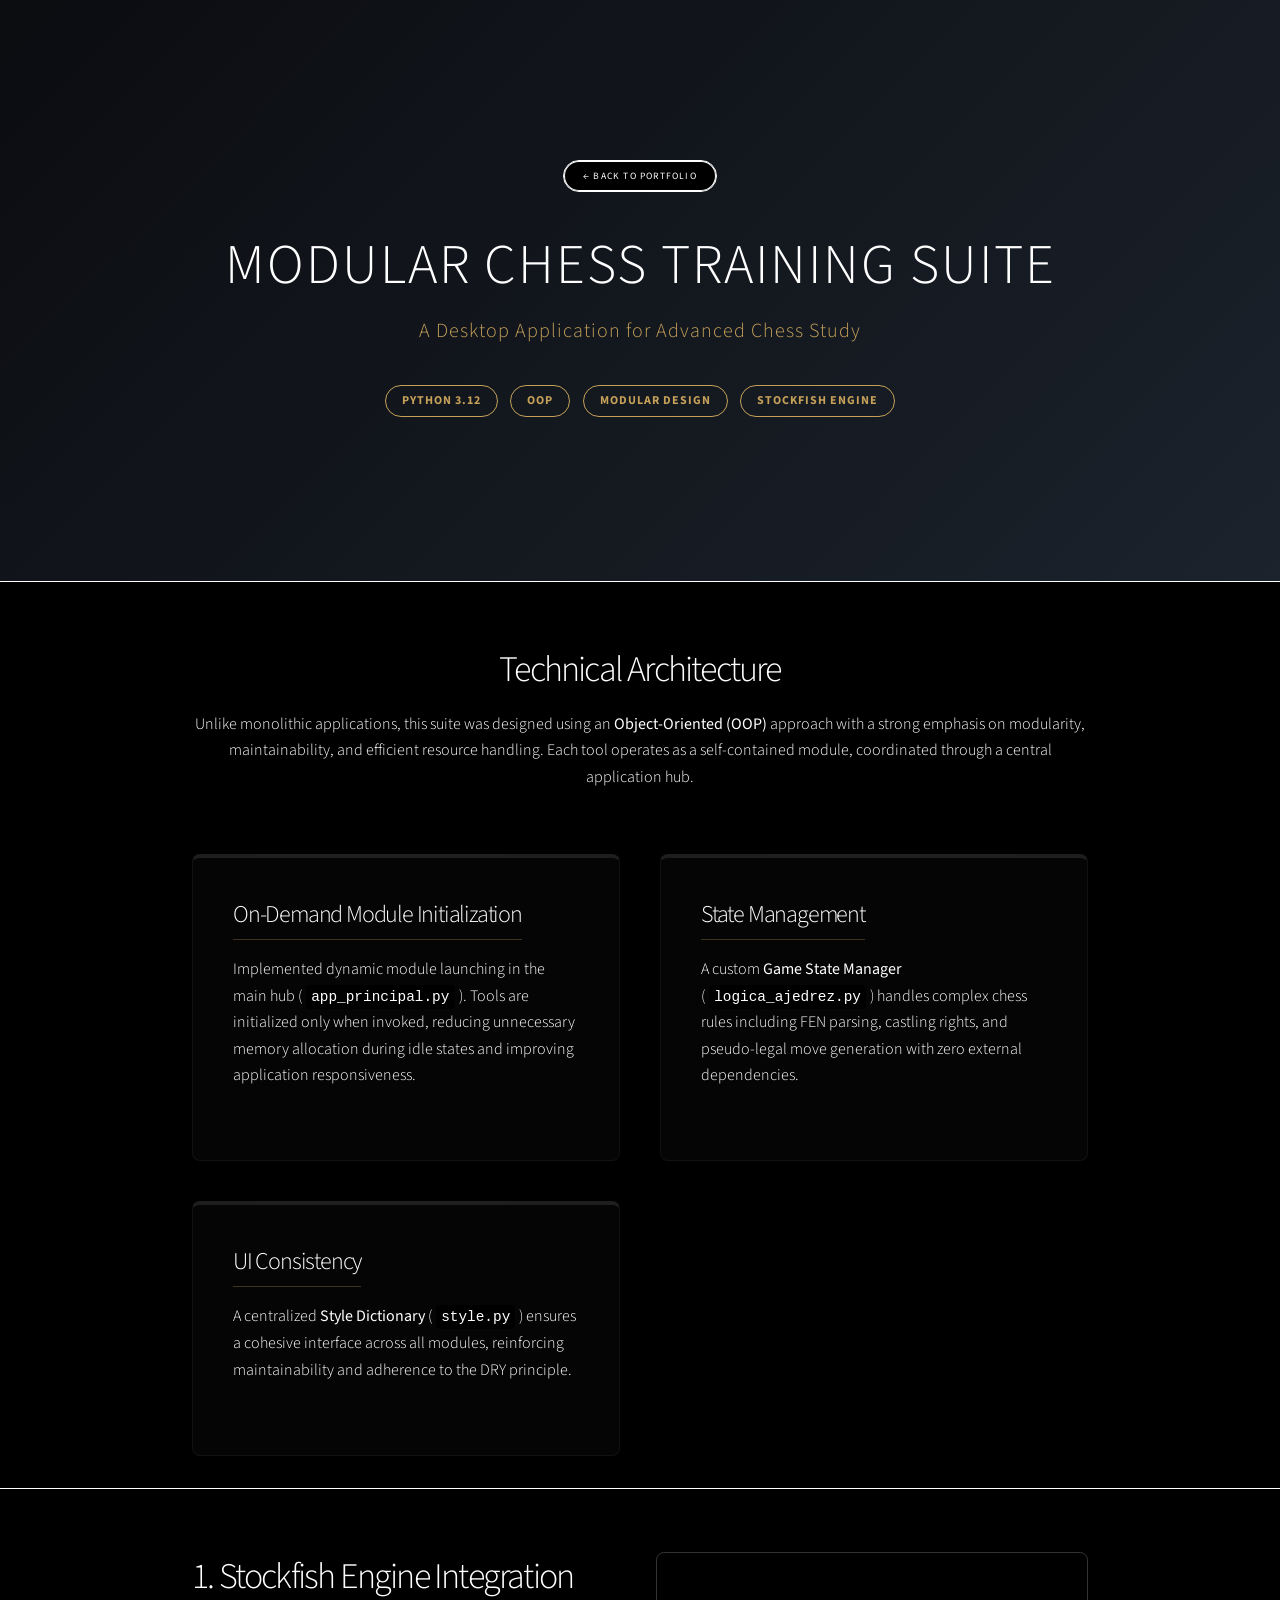
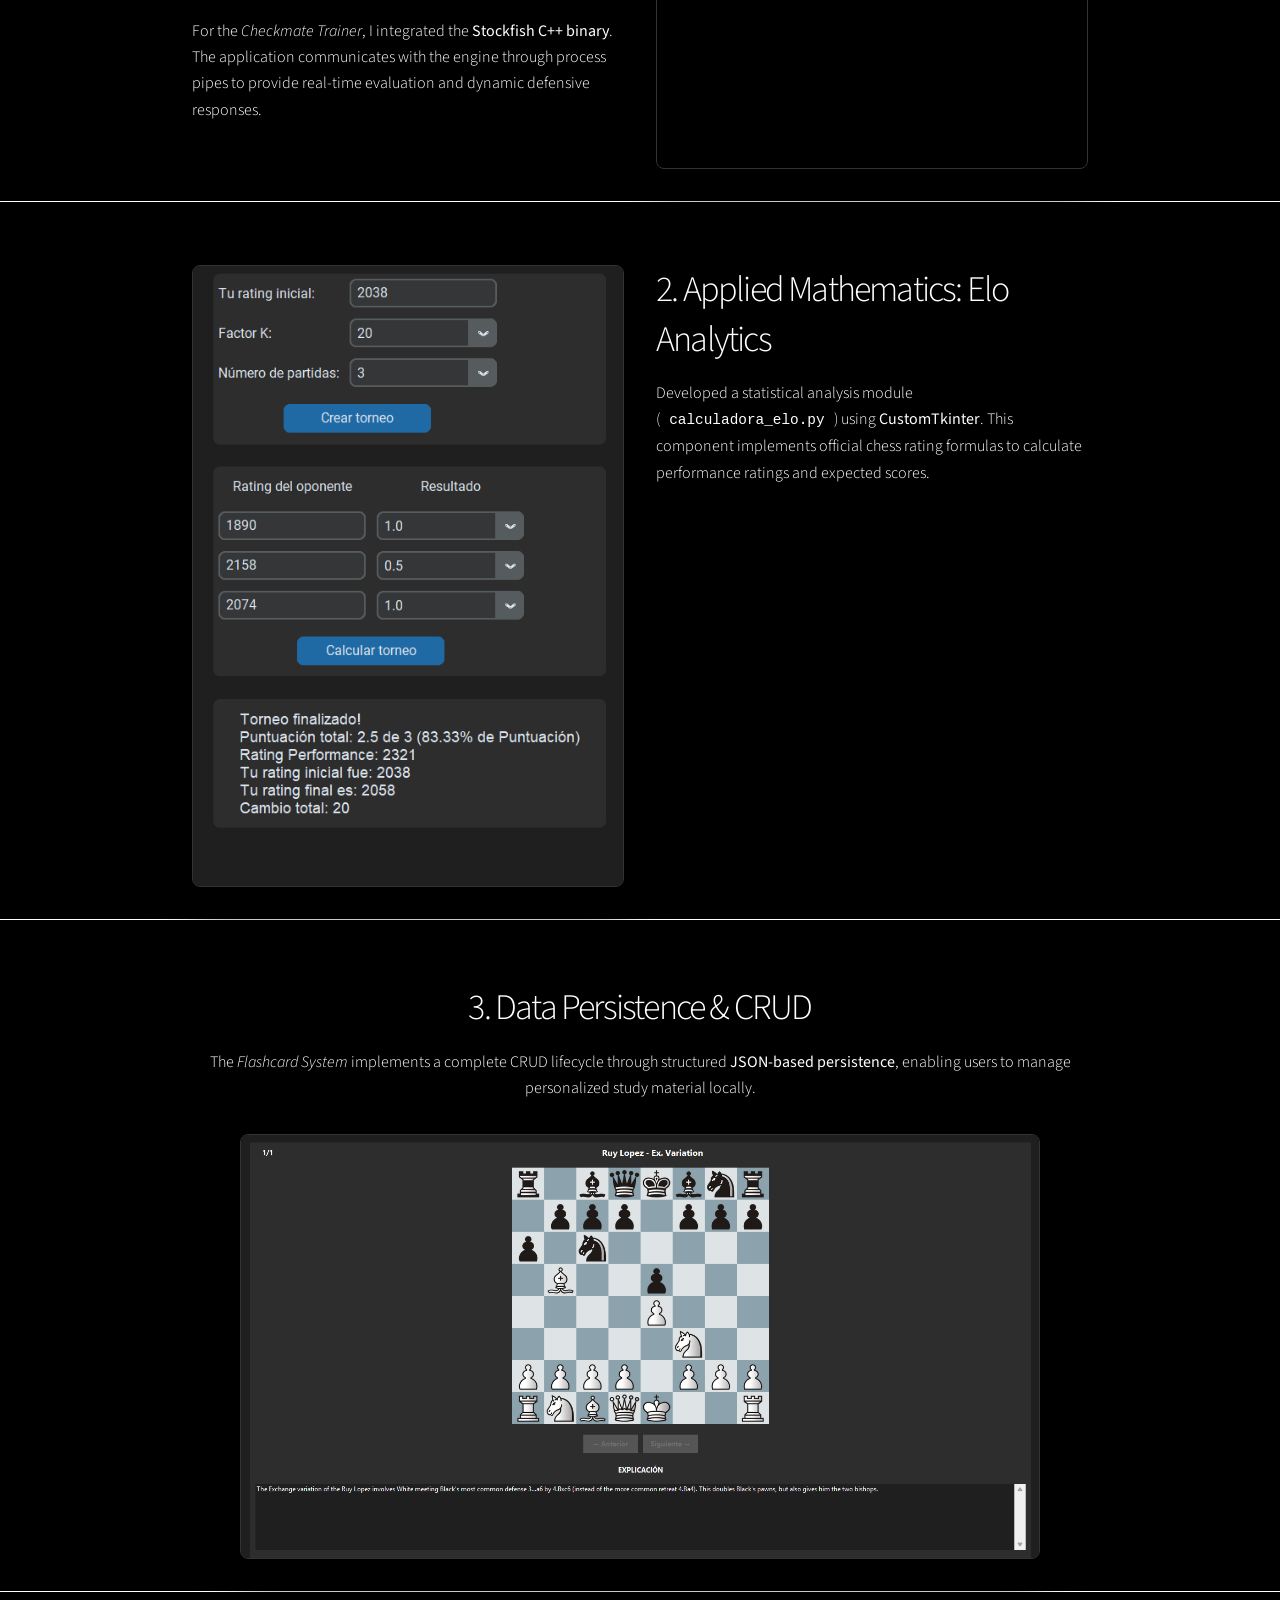
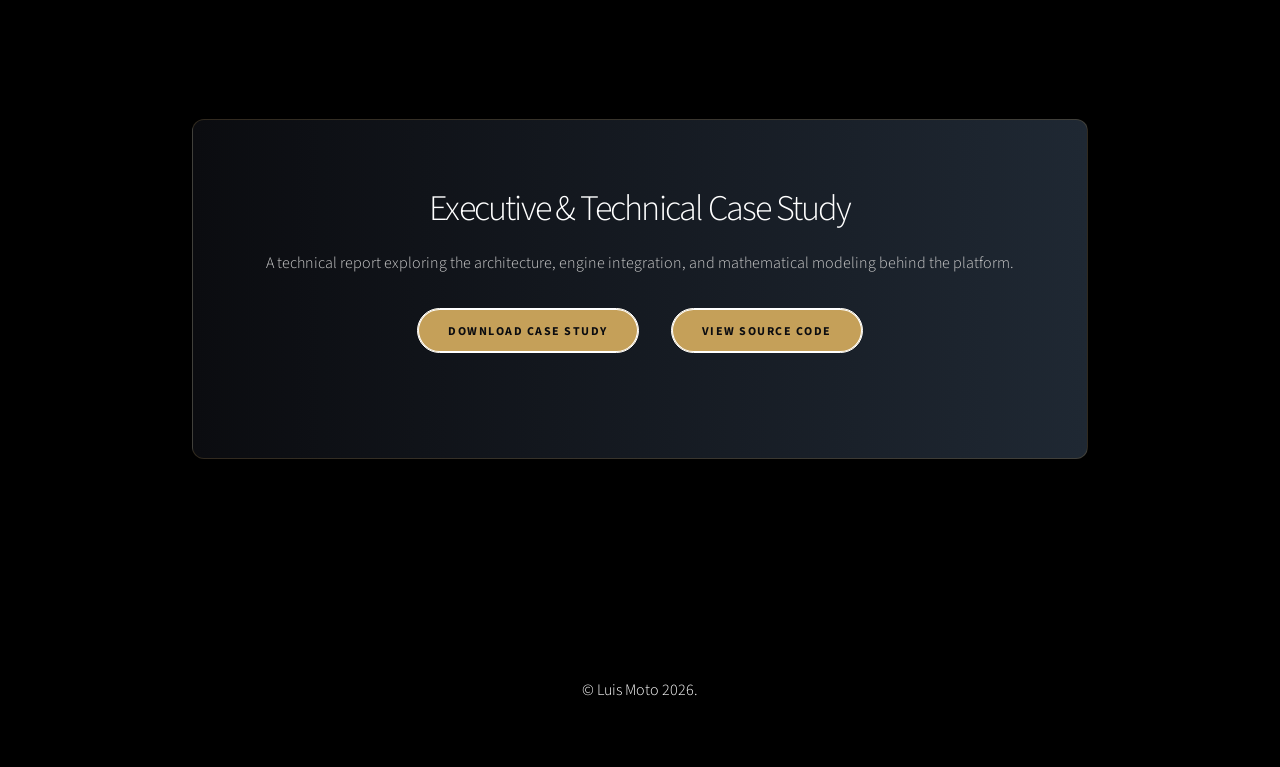
==== commit 657be564: "Add footer" ====
--- a/project-chess.html
+++ b/project-chess.html
@@ -261,7 +261,26 @@
 
 </div>
 
+    <footer class="wrapper style1 align-center">
+        <div class="inner">
+            <ul class="icons">
+                <li><a href="https://www.linkedin.com/in/luismoto" target="_blank" class="icon brands style2 fa-linkedin-in"><span class="label">LinkedIn</span></a></li>
+                <li><a href="https://github.com/LuisMoto" target="_blank" class="icon brands style2 fa-github"><span class="label">GitHub</span></a></li>
+                <li><a href="mailto:armandomoto25.m@gmail.com" class="icon style2 fa-envelope"><span class="label">Email</span></a></li>
+            </ul>
+            <p>&copy; Luis Moto 2026.</p>
+        </div>
+    </footer>
+
+</div>
+
 <script src="assets/js/jquery.min.js"></script>
+<script src="assets/js/jquery.scrollex.min.js"></script>
+<script src="assets/js/jquery.scrolly.min.js"></script>
+<script src="assets/js/browser.min.js"></script>
+<script src="assets/js/breakpoints.min.js"></script>
+<script src="assets/js/util.js"></script>
 <script src="assets/js/main.js"></script>
+
 </body>
 </html>
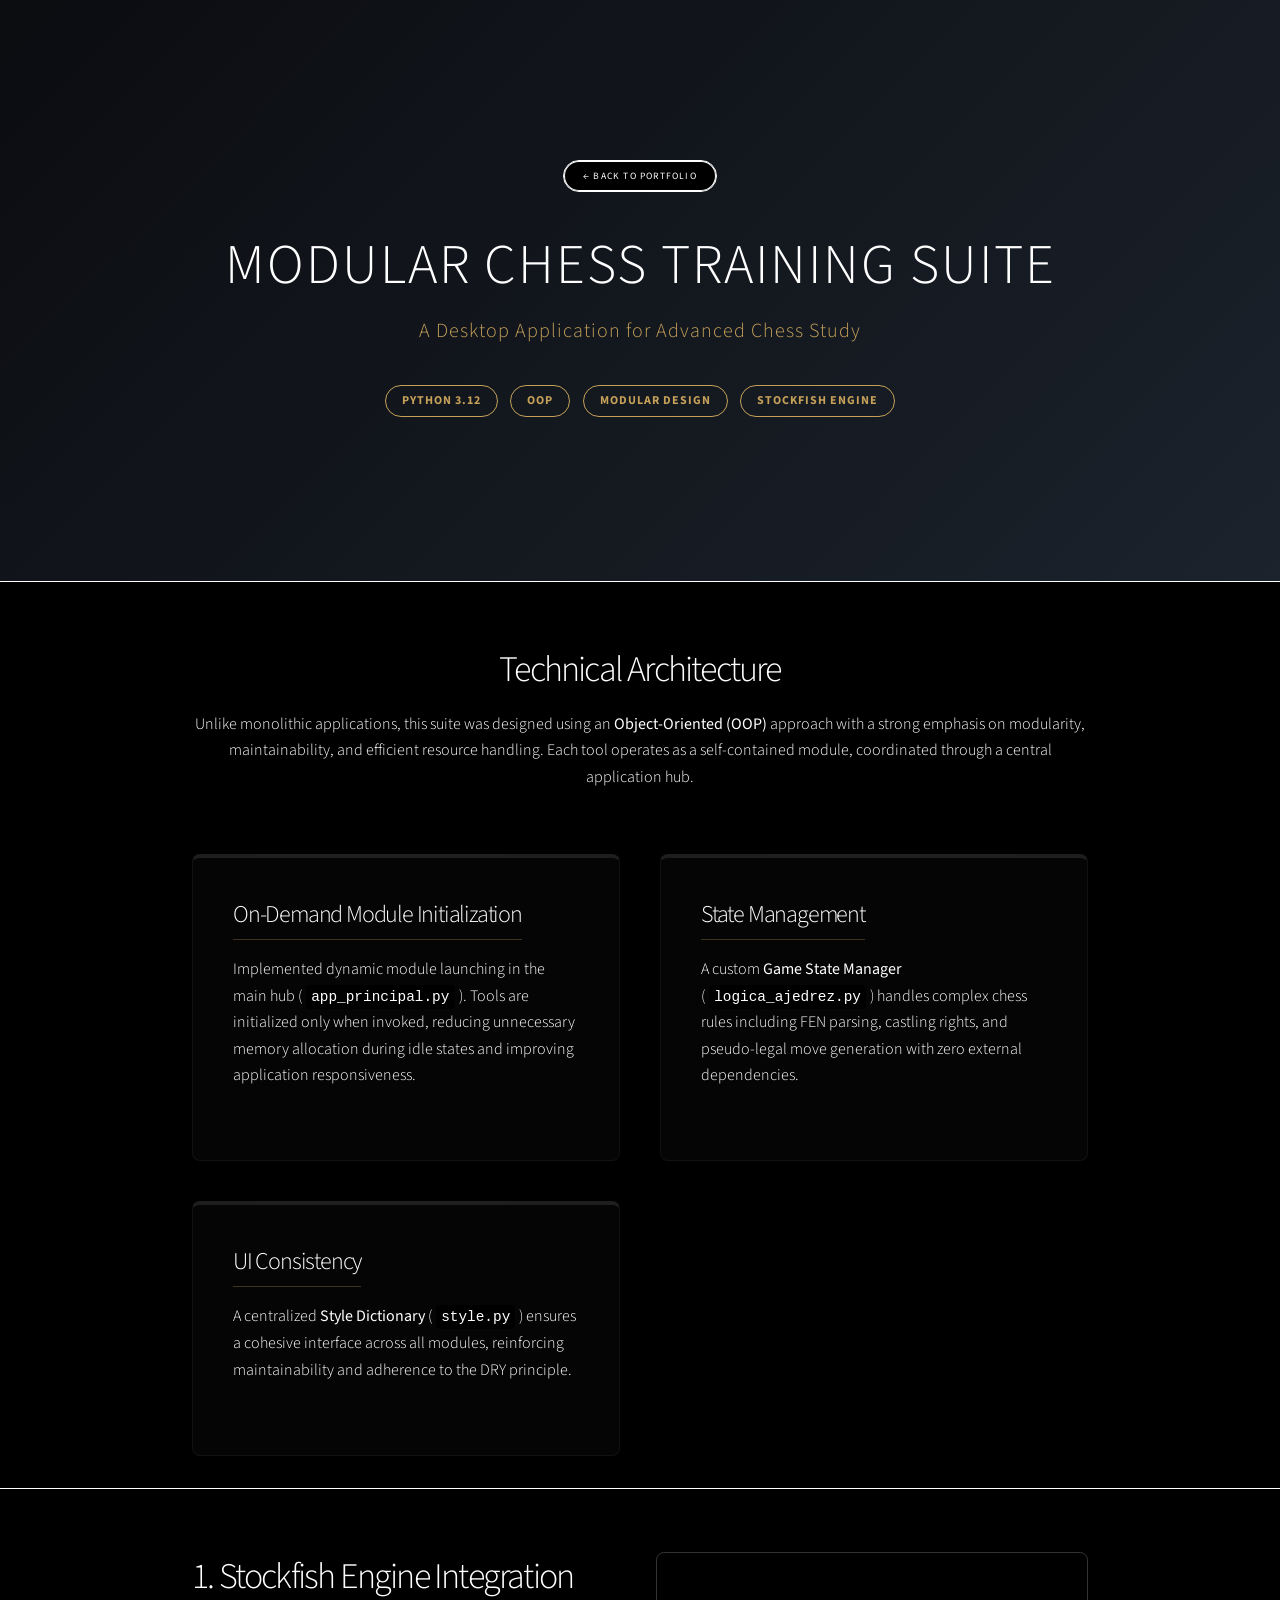
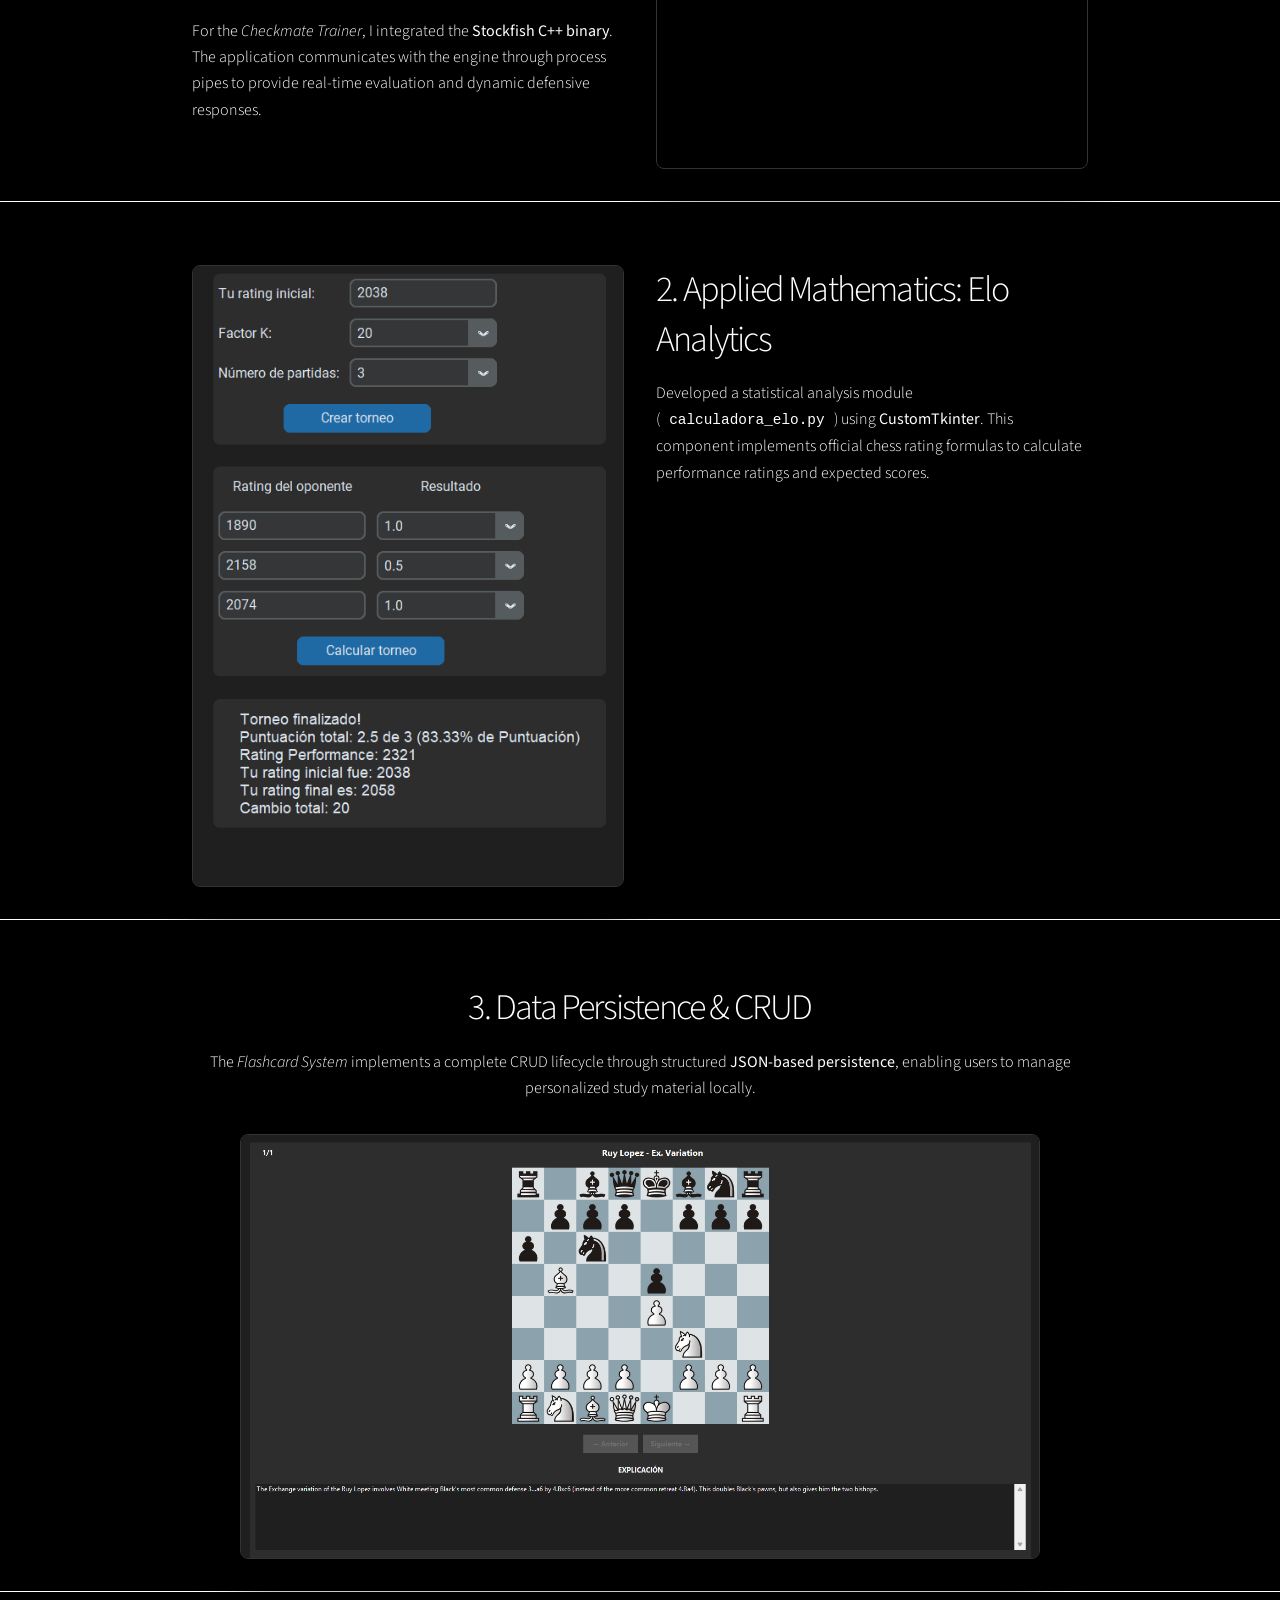
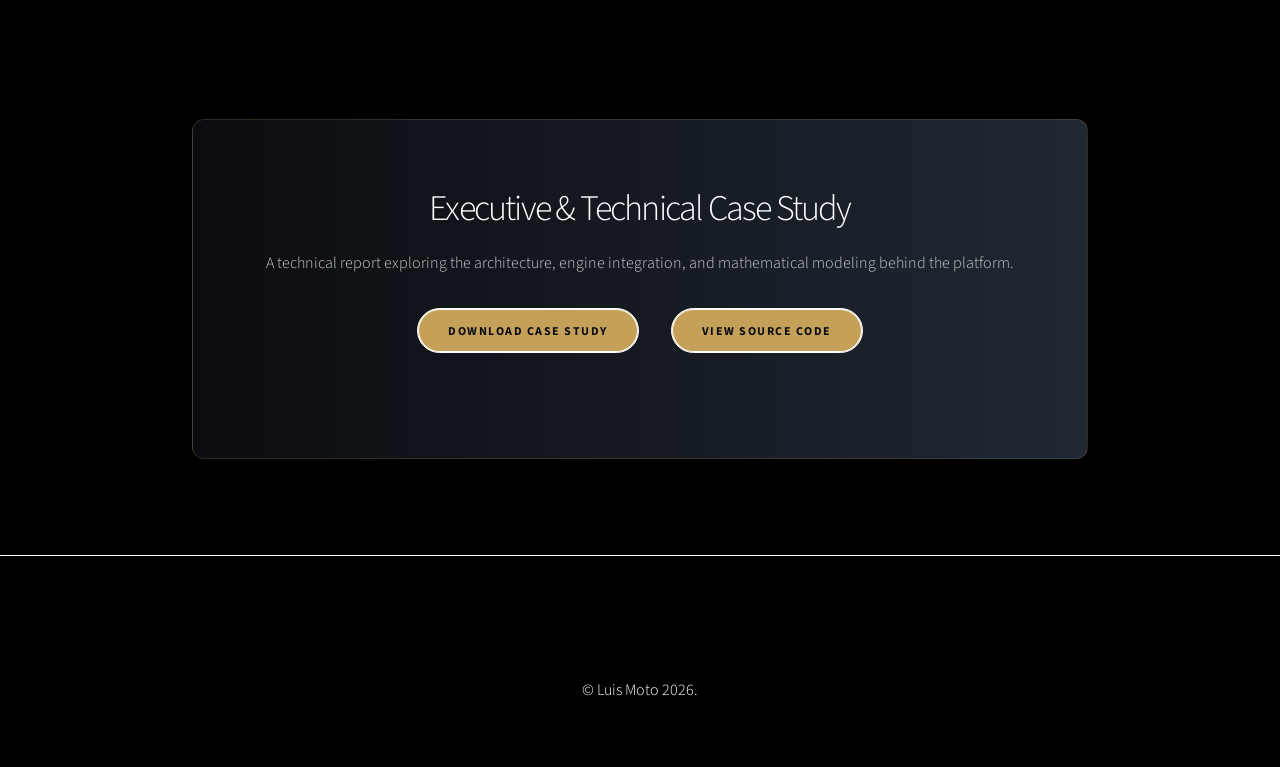
==== commit da24b98d: "final correction of footer" ====
--- a/project-chess.html
+++ b/project-chess.html
@@ -259,8 +259,6 @@
         </div>
     </section>
 
-</div>
-
     <footer class="wrapper style1 align-center">
         <div class="inner">
             <ul class="icons">
@@ -272,7 +270,7 @@
         </div>
     </footer>
 
-</div>
+</div> 
 
 <script src="assets/js/jquery.min.js"></script>
 <script src="assets/js/jquery.scrollex.min.js"></script>
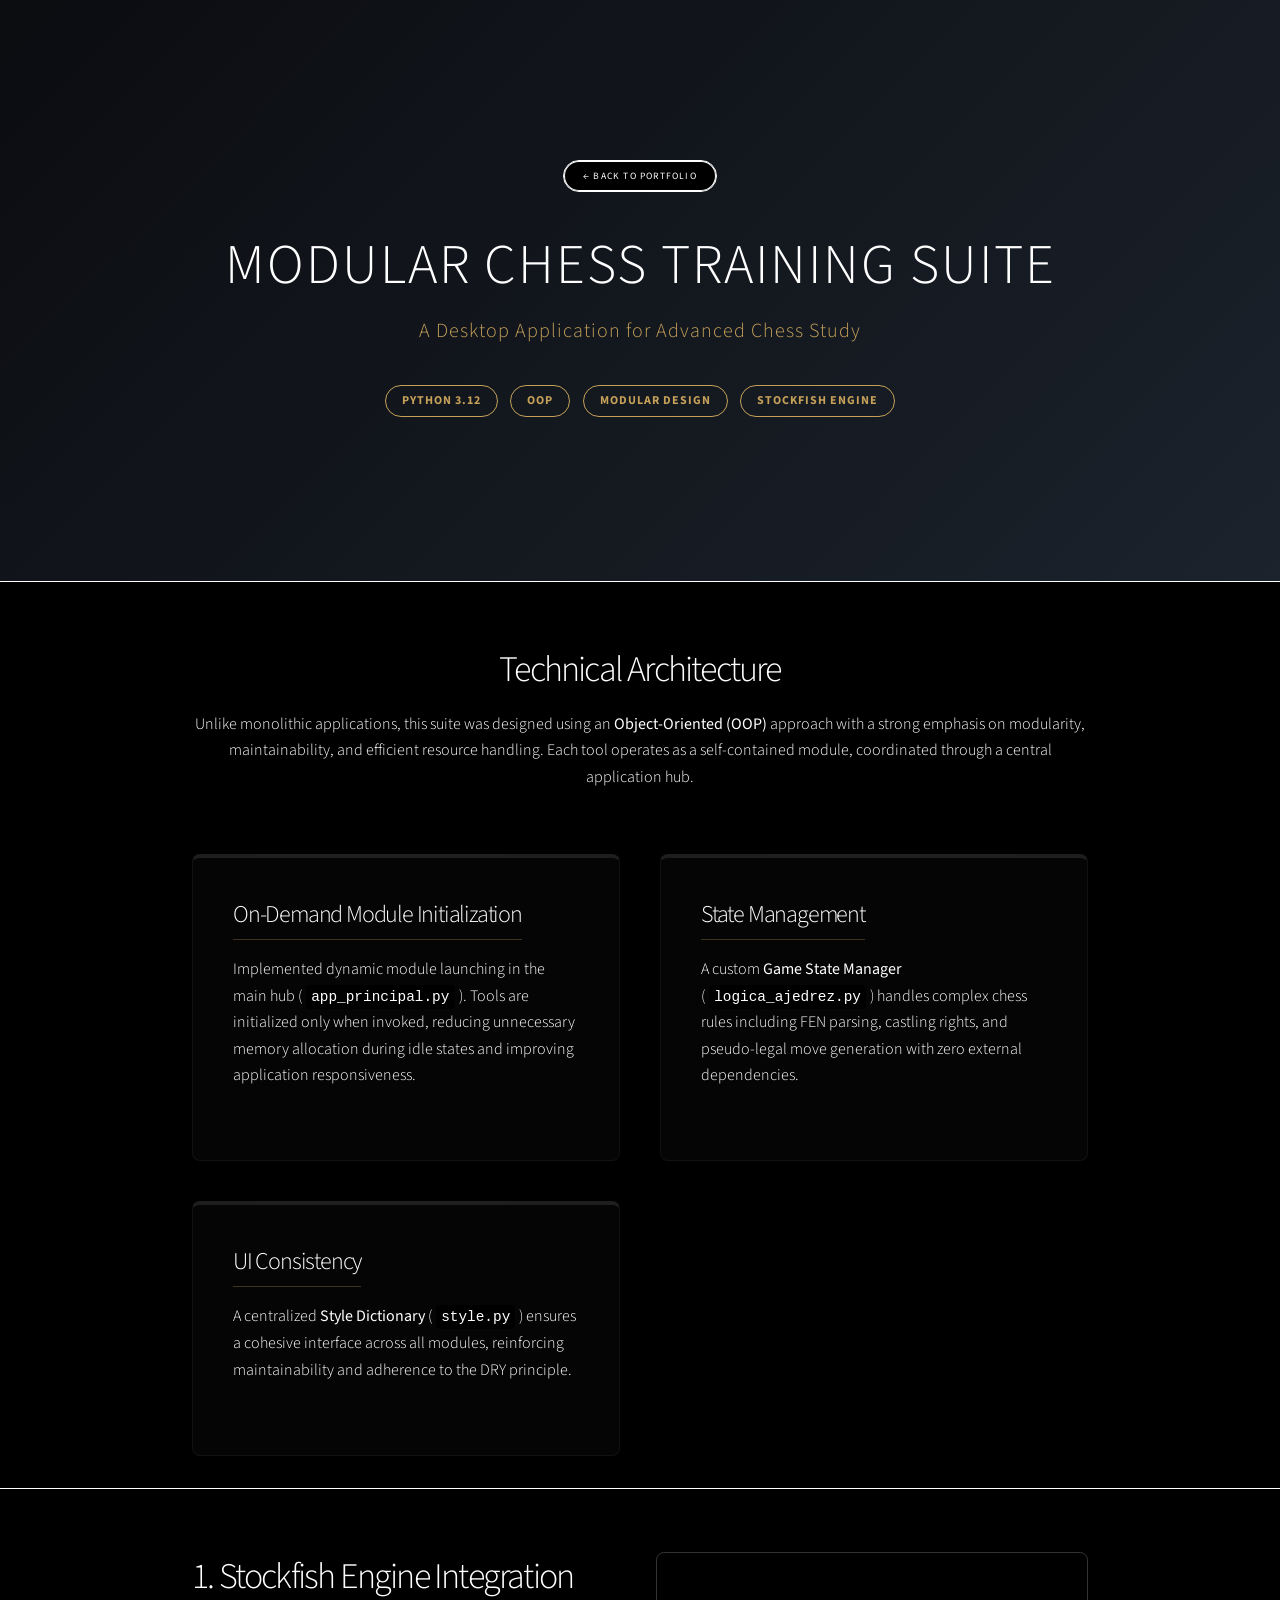
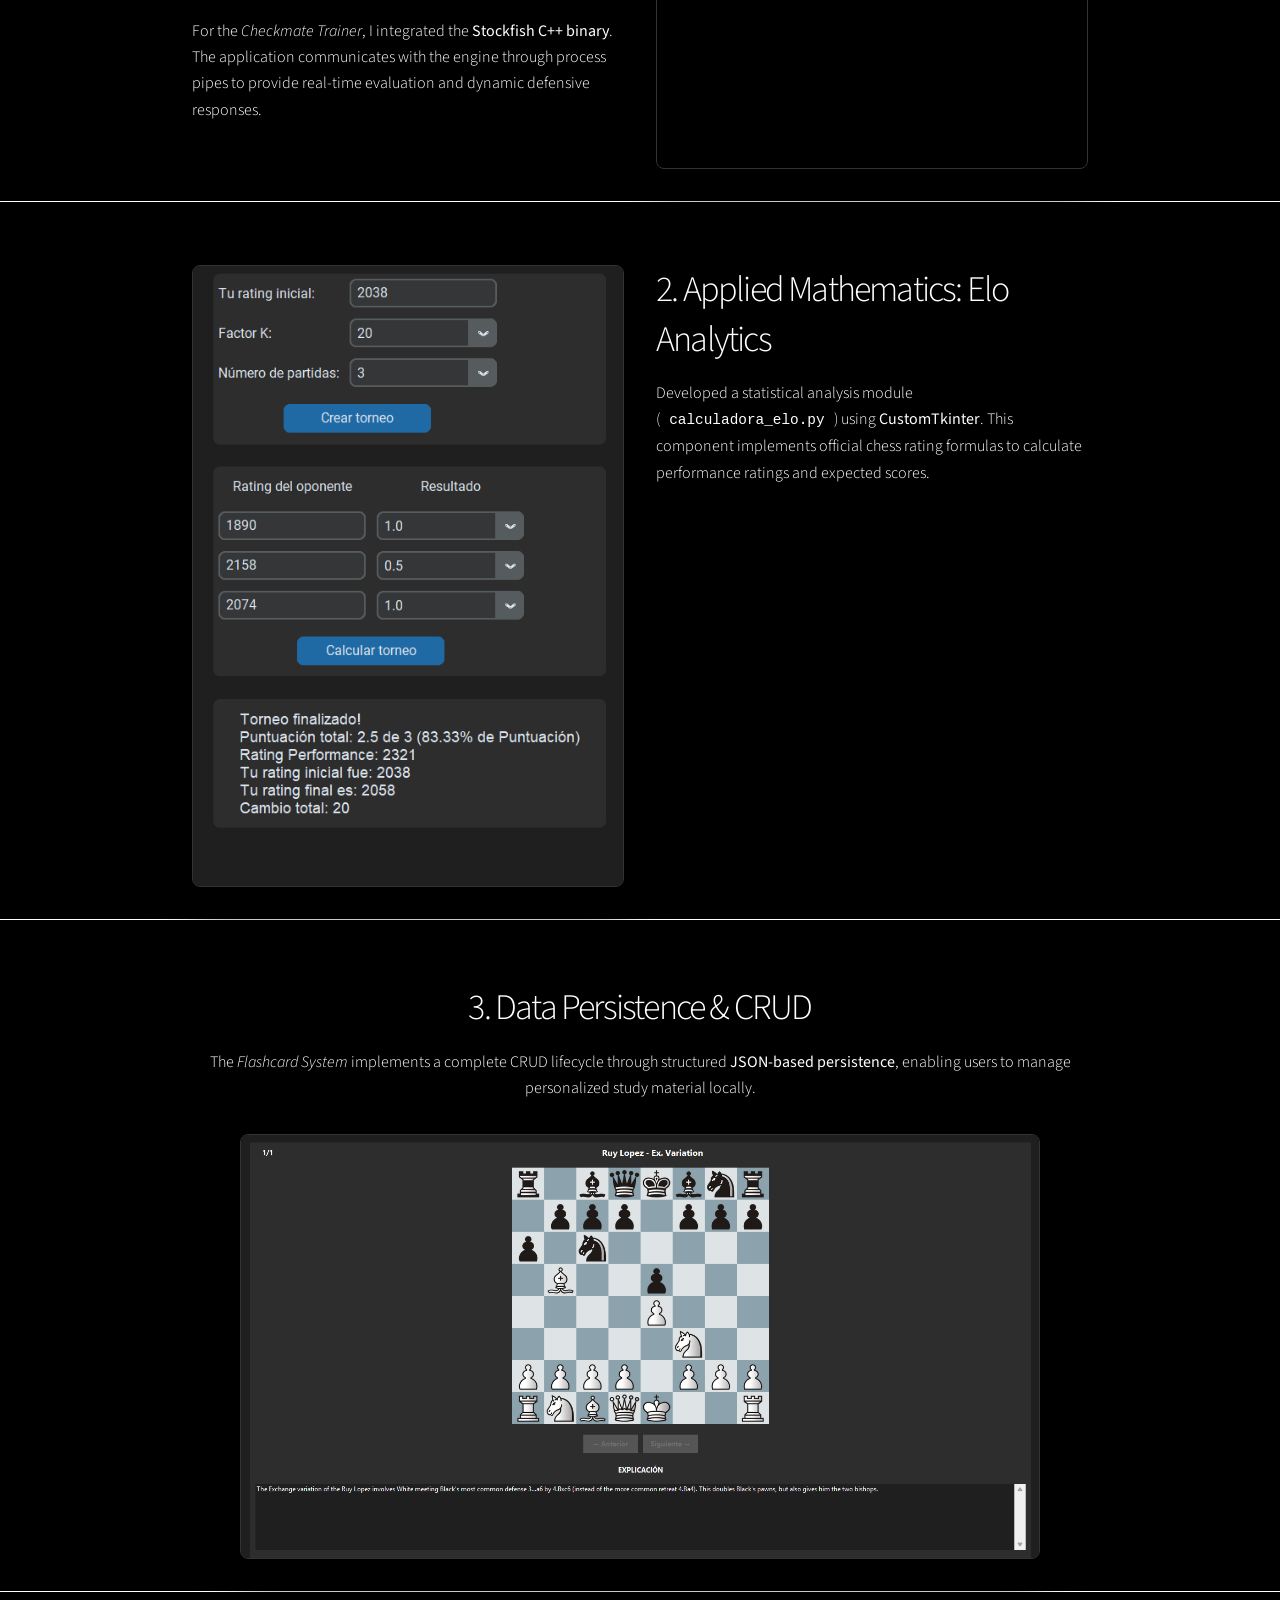
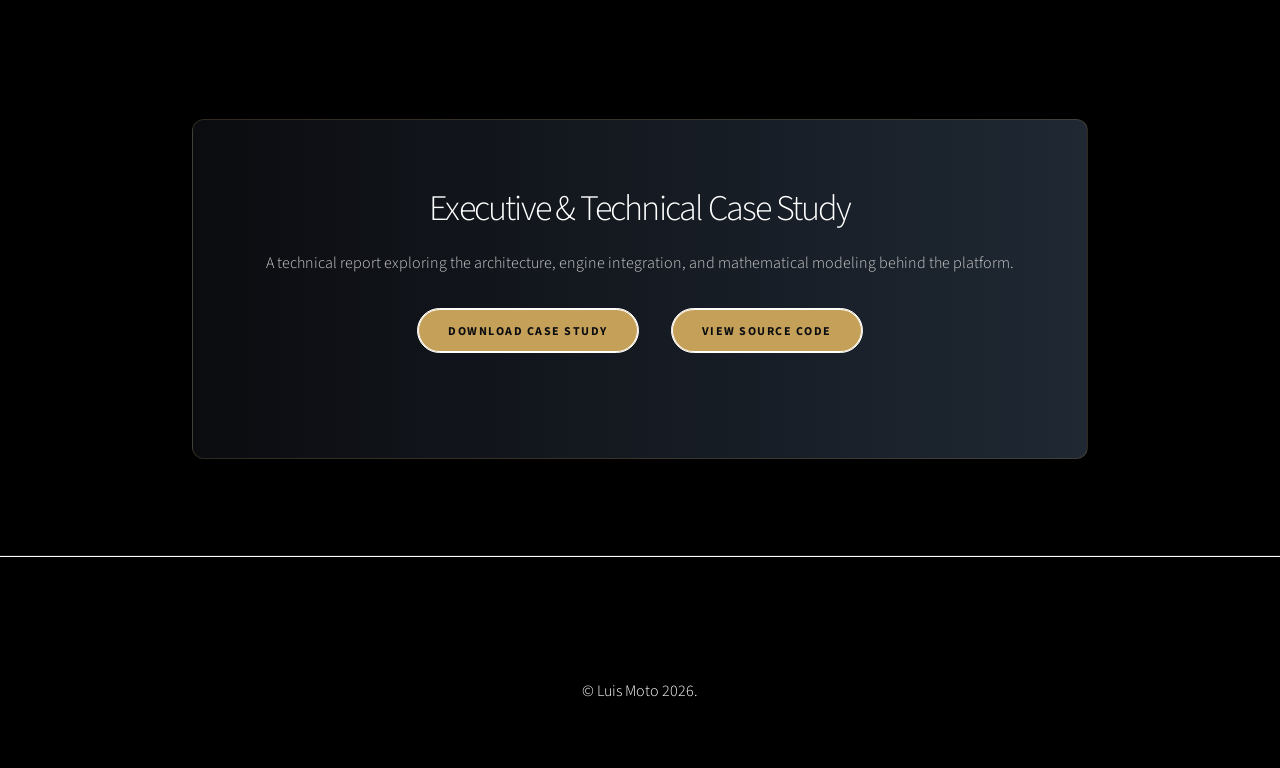
==== commit 9783ef9d: "adding hr" ====
--- a/project-chess.html
+++ b/project-chess.html
@@ -259,6 +259,8 @@
         </div>
     </section>
 
+    <hr style="border-bottom: solid 1px rgba(255, 255, 255, 0.1); margin: 0;" />
+
     <footer class="wrapper style1 align-center">
         <div class="inner">
             <ul class="icons">
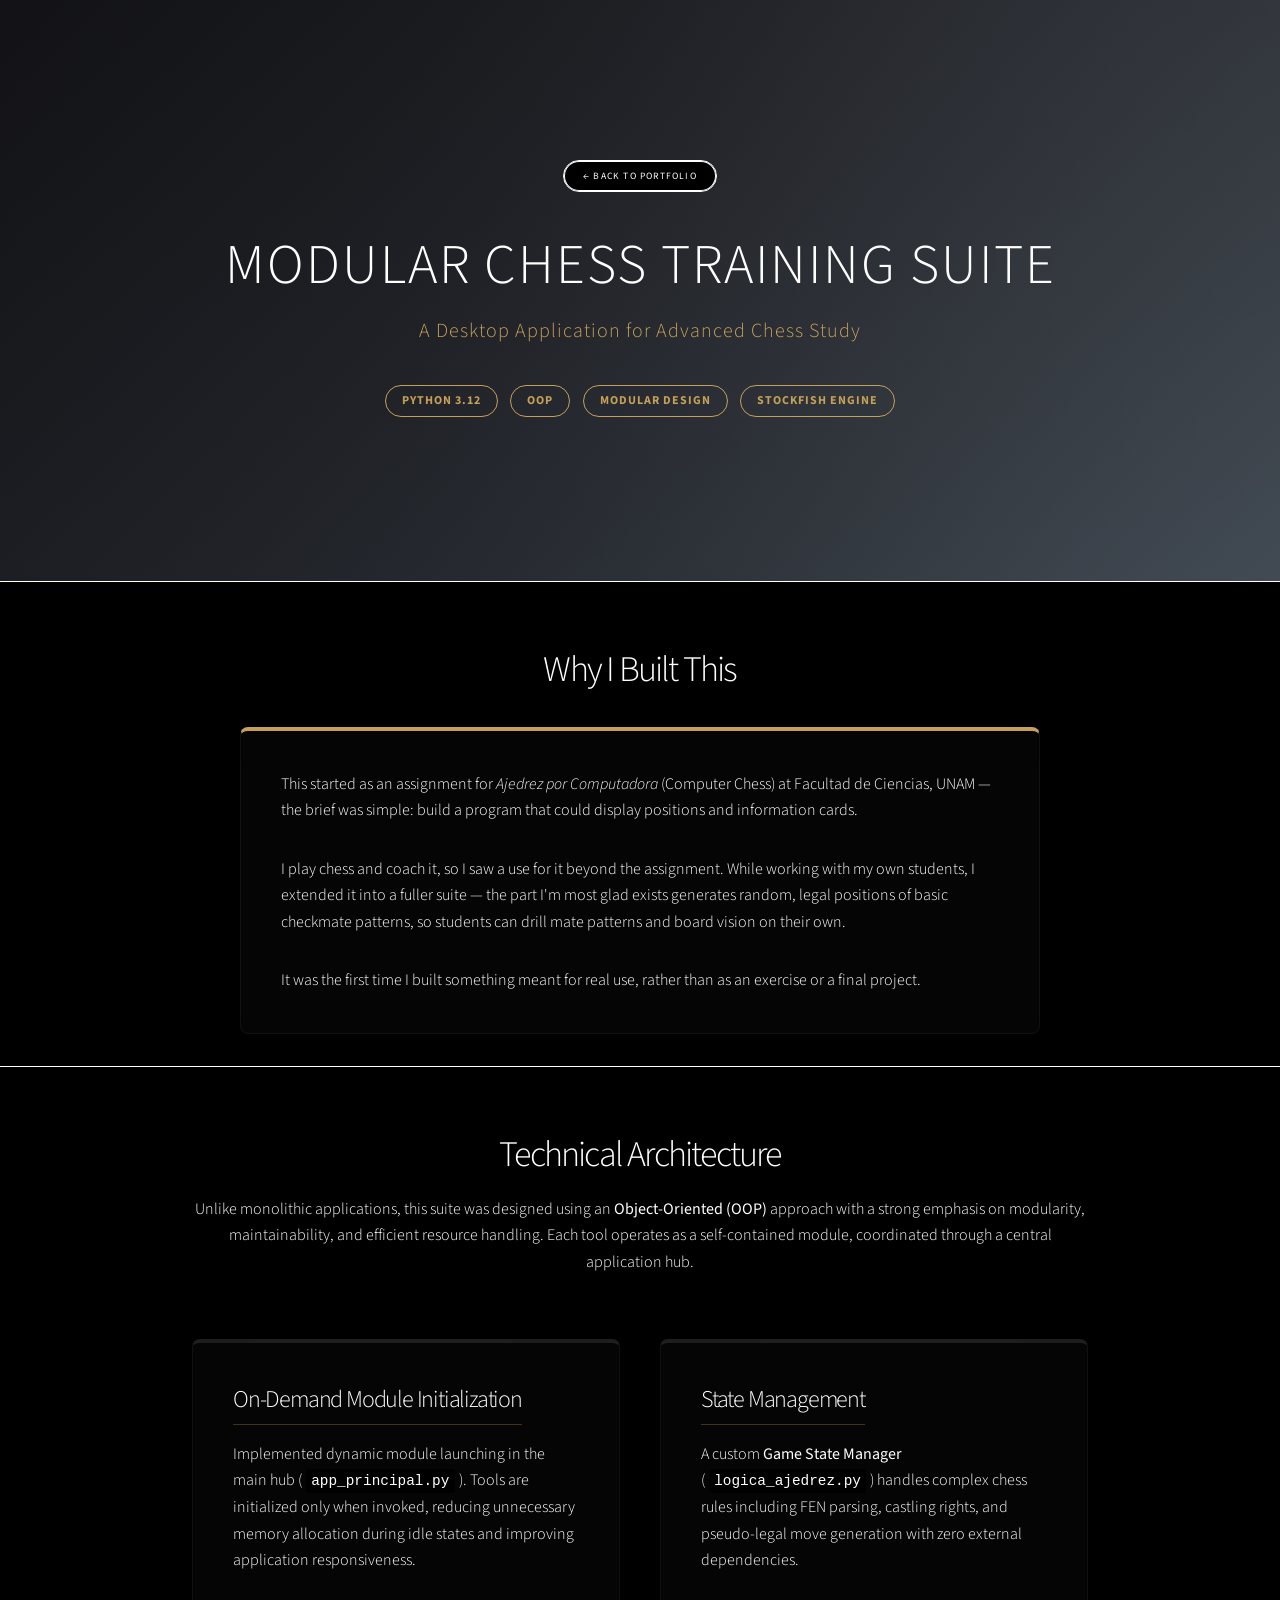
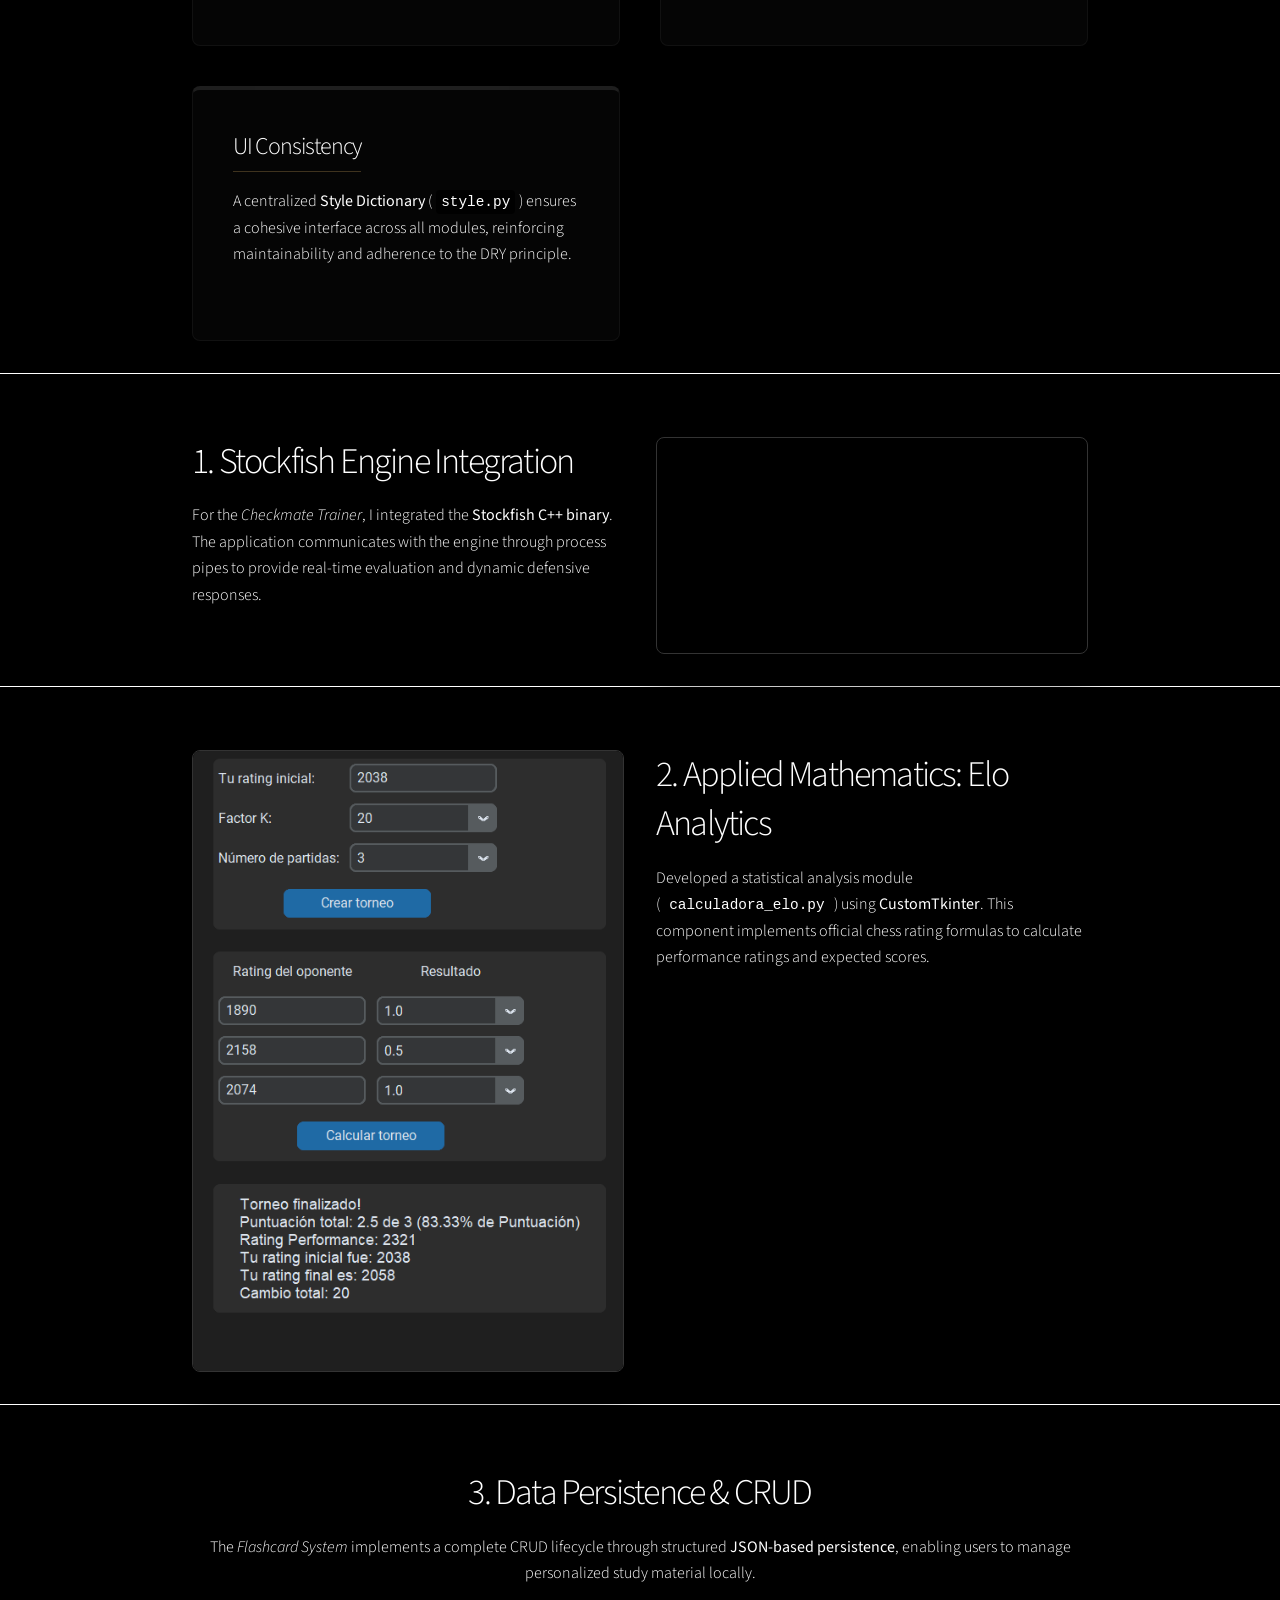
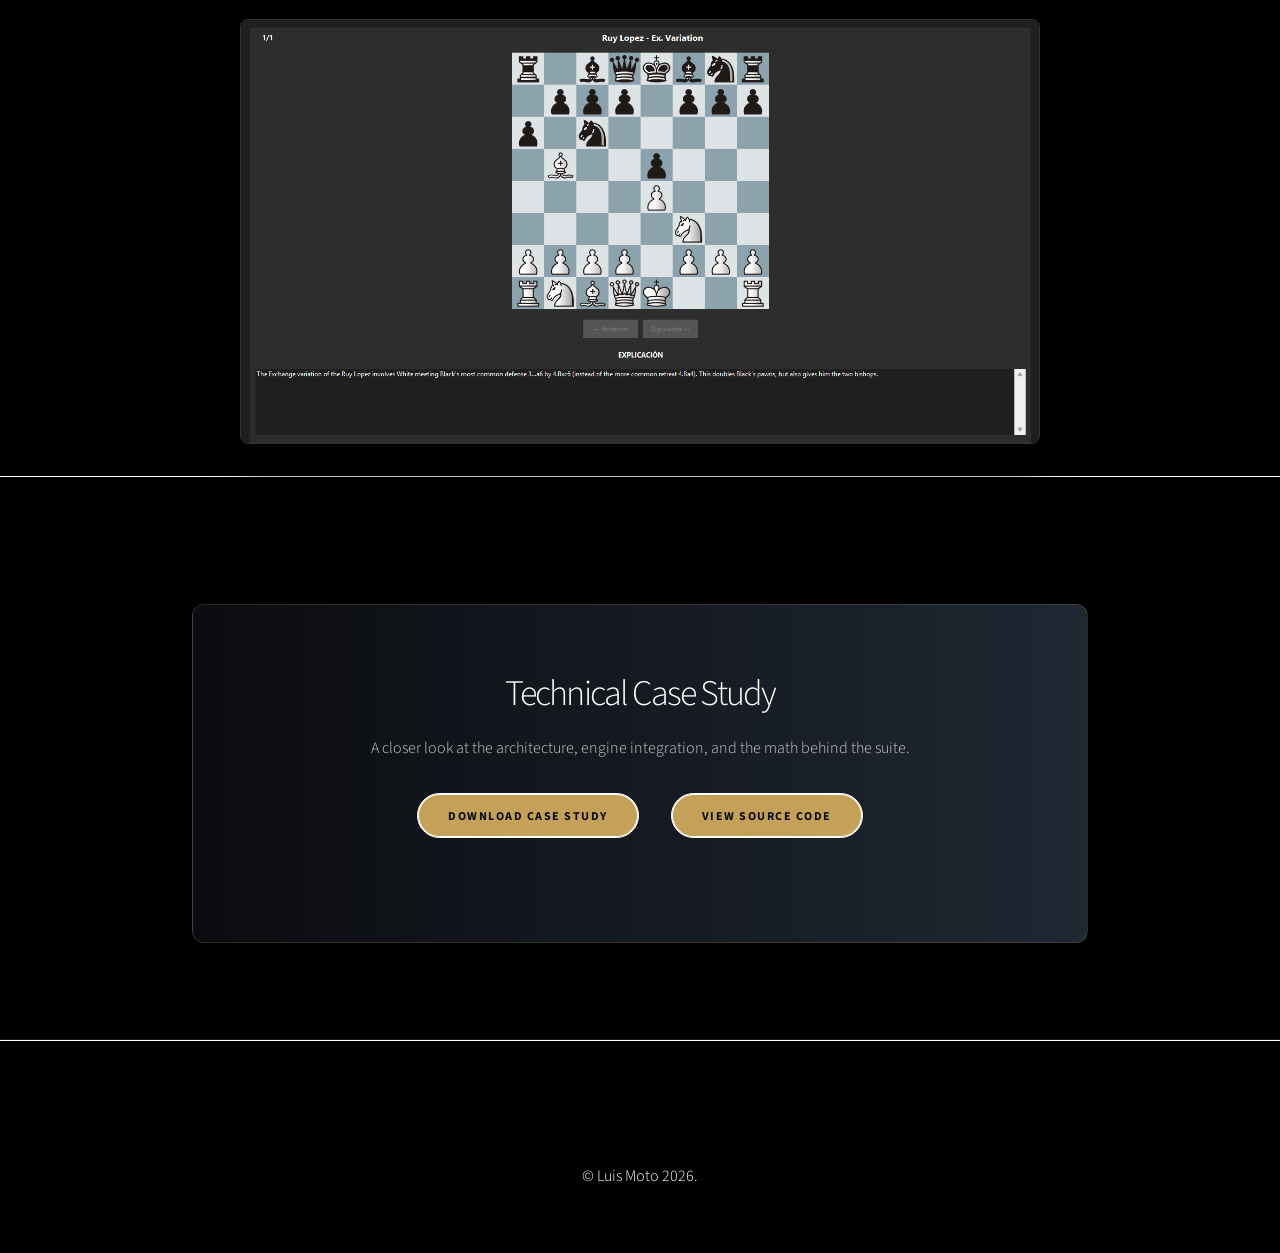
==== commit 4c4f082a: "Content rewrite (humble but sharp tone), trilingual ES/YI, SEO/JSON-LD, accessibility, WebP/video op" ====
--- a/project-chess.html
+++ b/project-chess.html
@@ -6,7 +6,42 @@
     <meta name="viewport" content="width=device-width, initial-scale=1, user-scalable=no" />
     <link rel="stylesheet" href="assets/css/main.css" />
     <noscript><link rel="stylesheet" href="assets/css/noscript.css" /></noscript>
-    <link rel="icon" type="image/png" href="images/favicon.png?v=1">
+    <link rel="icon" type="image/x-icon" href="images/favicon/favicon.ico">
+    <link rel="icon" type="image/png" sizes="16x16" href="images/favicon/favicon-16x16.png">
+    <link rel="icon" type="image/png" sizes="32x32" href="images/favicon/favicon-32x32.png">
+    <link rel="icon" type="image/png" sizes="48x48" href="images/favicon/favicon-48x48.png">
+    <link rel="apple-touch-icon" sizes="180x180" href="images/favicon/apple-touch-icon.png">
+
+    <meta name="description" content="A modular, object-oriented desktop application for chess study: Stockfish-powered checkmate training, Elo rating analytics, and a flashcard system for pattern recognition.">
+    <meta name="robots" content="index, follow">
+    <link rel="canonical" href="https://luismoto.github.io/project-chess.html">
+
+    <meta property="og:type" content="article">
+    <meta property="og:url" content="https://luismoto.github.io/project-chess.html">
+    <meta property="og:title" content="Modular Chess Training Suite - Luis Moto">
+    <meta property="og:description" content="A modular, object-oriented desktop application for chess study: Stockfish-powered checkmate training, Elo rating analytics, and a flashcard system.">
+    <meta property="og:image" content="https://luismoto.github.io/images/projects/chess_calc.png">
+
+    <meta name="twitter:card" content="summary_large_image">
+    <meta name="twitter:title" content="Modular Chess Training Suite - Luis Moto">
+    <meta name="twitter:description" content="A modular, object-oriented desktop application for chess study: Stockfish-powered checkmate training, Elo rating analytics, and a flashcard system.">
+    <meta name="twitter:image" content="https://luismoto.github.io/images/projects/chess_calc.png">
+
+    <script type="application/ld+json">
+    {
+      "@context": "https://schema.org",
+      "@type": "SoftwareSourceCode",
+      "name": "Modular Chess Training Suite",
+      "description": "A modular, object-oriented desktop application for chess study, integrating the Stockfish engine for checkmate training, an Elo rating analytics module, and a JSON-backed flashcard system.",
+      "codeRepository": "https://github.com/LuisMoto/chess-training-suite",
+      "programmingLanguage": "Python",
+      "author": {
+        "@type": "Person",
+        "name": "Luis Moto",
+        "url": "https://luismoto.github.io/"
+      }
+    }
+    </script>
 
     <style>
         .project-header {
@@ -14,7 +49,7 @@
             text-align: center;
             position: relative;
             background-color: #0b0c10;
-            background-image: url('images/gallery/fulls/02.jpg');
+            background-image: url('images/gallery/fulls/02.webp');
             background-size: cover;
             background-position: center;
             background-repeat: no-repeat;
@@ -128,6 +163,25 @@
     <section class="wrapper style1">
         <div class="inner">
             <div class="align-center">
+                <h2>Why I Built This</h2>
+            </div>
+            <div class="feature-item" style="max-width: 800px; margin: 2rem auto 0 auto; border-top: 4px solid #c5a059;">
+                <p>
+                    This started as an assignment for <em>Ajedrez por Computadora</em> (Computer Chess) at Facultad de Ciencias, UNAM — the brief was simple: build a program that could display positions and information cards.
+                </p>
+                <p>
+                    I play chess and coach it, so I saw a use for it beyond the assignment. While working with my own students, I extended it into a fuller suite — the part I'm most glad exists generates random, legal positions of basic checkmate patterns, so students can drill mate patterns and board vision on their own.
+                </p>
+                <p style="margin-bottom: 0;">
+                    It was the first time I built something meant for real use, rather than as an exercise or a final project.
+                </p>
+            </div>
+        </div>
+    </section>
+
+    <section class="wrapper style1">
+        <div class="inner">
+            <div class="align-center">
                 <h2>Technical Architecture</h2>
                 <p>
                     Unlike monolithic applications, this suite was designed using an
@@ -197,7 +251,7 @@
             <div class="row">
                 <div class="col-6 col-12-medium">
                     <div class="img-showcase">
-                        <img src="images/projects/chess_calc.png" alt="Elo Calculator Interface" />
+                        <img src="images/projects/chess_calc.webp" alt="Elo Calculator Interface" />
                     </div>
                 </div>
 
@@ -224,7 +278,7 @@
             </p>
 
             <div class="img-showcase" style="max-width: 800px; margin: 2rem auto 0 auto;">
-                <img src="images/projects/chess_flash.png" alt="Chess Flashcard Interface" />
+                <img src="images/projects/chess_flash.webp" alt="Chess Flashcard Interface" />
             </div>
         </div>
     </section>
@@ -232,10 +286,10 @@
     <section class="wrapper style1">
         <div class="inner">
             <div class="cta-container">
-                <h2>Executive & Technical Case Study</h2>
+                <h2>Technical Case Study</h2>
                 <p style="color: #ccc;">
-                    A technical report exploring the architecture, engine integration,
-                    and mathematical modeling behind the platform.
+                    A closer look at the architecture, engine integration,
+                    and the math behind the suite.
                 </p>
 
                 <ul class="actions" style="justify-content: center; display: flex; gap: 1rem;">
@@ -264,9 +318,9 @@
     <footer class="wrapper style1 align-center">
         <div class="inner">
             <ul class="icons">
-                <li><a href="https://www.linkedin.com/in/luismoto" target="_blank" class="icon brands style2 fa-linkedin-in"><span class="label">LinkedIn</span></a></li>
-                <li><a href="https://github.com/LuisMoto" target="_blank" class="icon brands style2 fa-github"><span class="label">GitHub</span></a></li>
-                <li><a href="mailto:armandomoto25.m@gmail.com" class="icon style2 fa-envelope"><span class="label">Email</span></a></li>
+                <li><a href="https://www.linkedin.com/in/luismoto" target="_blank" class="icon brands style2 fa-linkedin-in" aria-label="Luis Moto's LinkedIn profile"><span class="label">LinkedIn</span></a></li>
+                <li><a href="https://github.com/LuisMoto" target="_blank" class="icon brands style2 fa-github" aria-label="Luis Moto's GitHub profile"><span class="label">GitHub</span></a></li>
+                <li><a href="mailto:armandomoto25.m@gmail.com" class="icon style2 fa-envelope" aria-label="Email Luis Moto"><span class="label">Email</span></a></li>
             </ul>
             <p>&copy; Luis Moto 2026.</p>
         </div>
